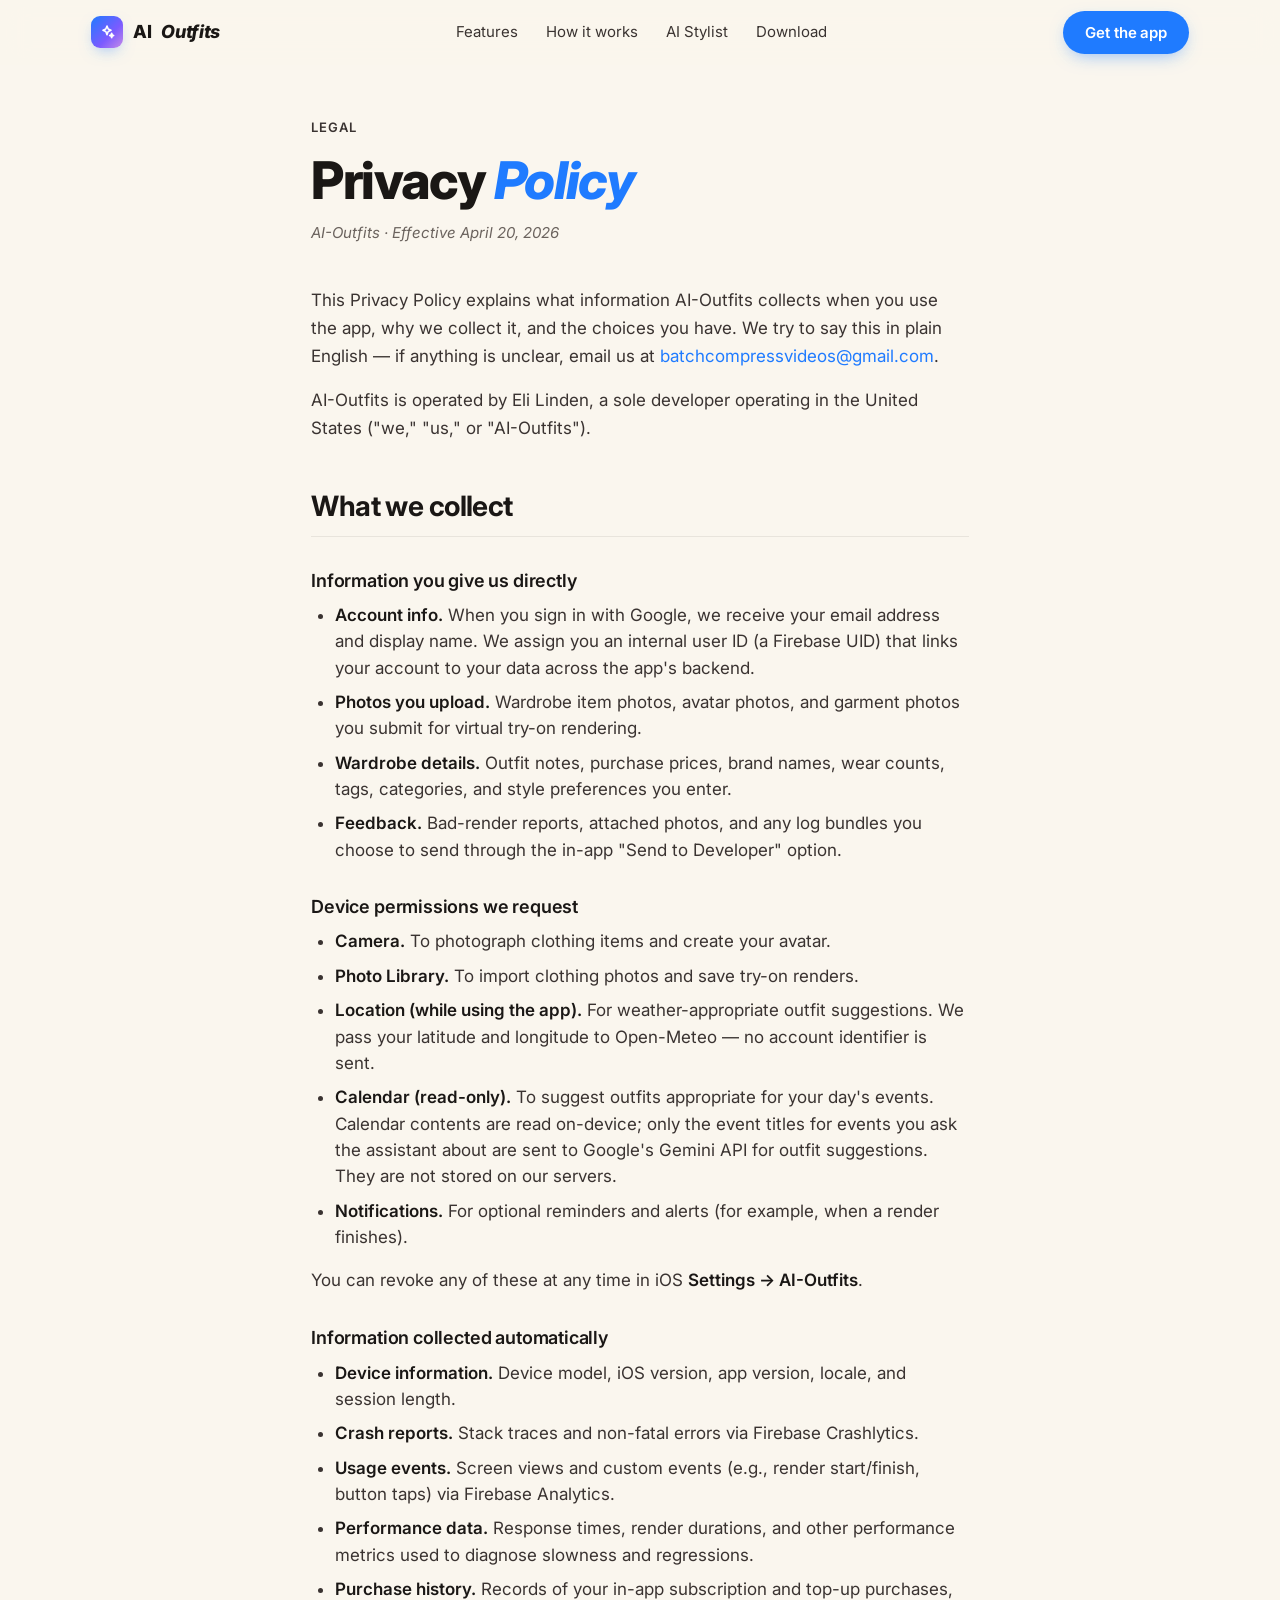
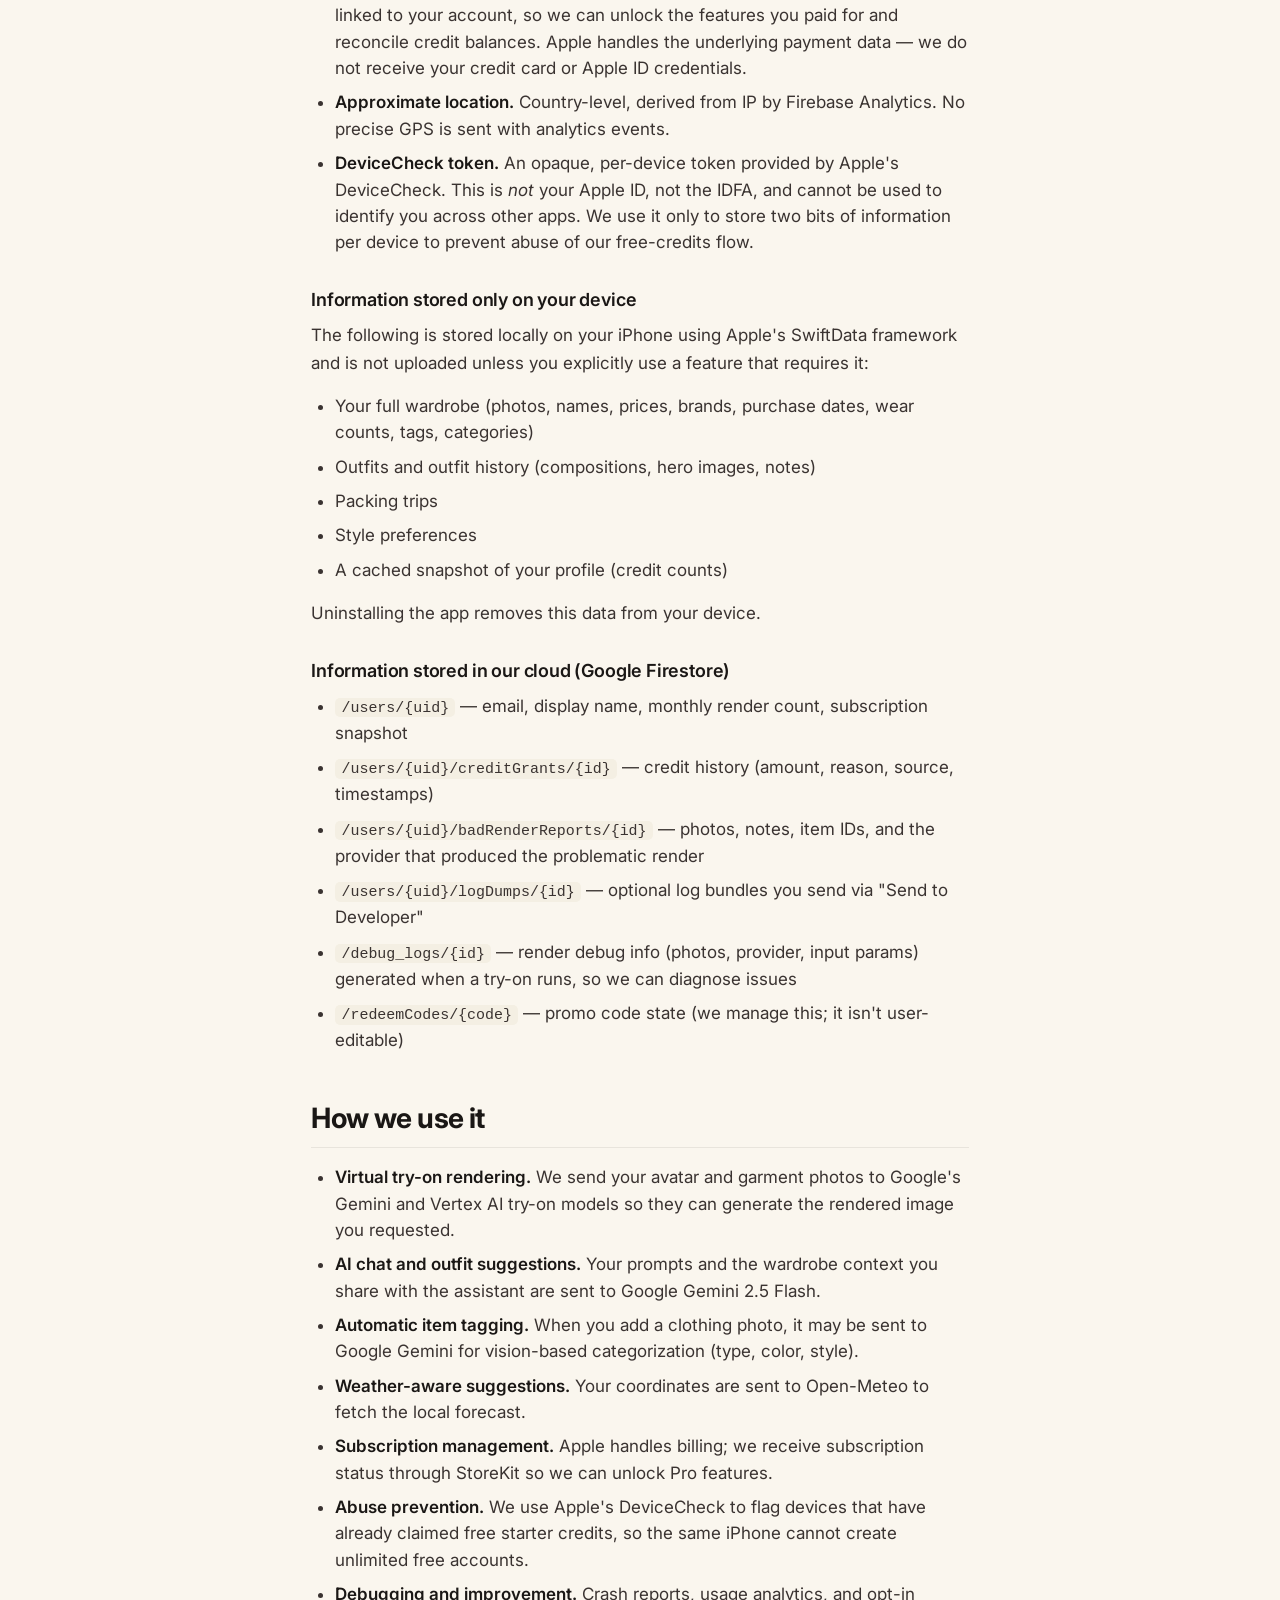
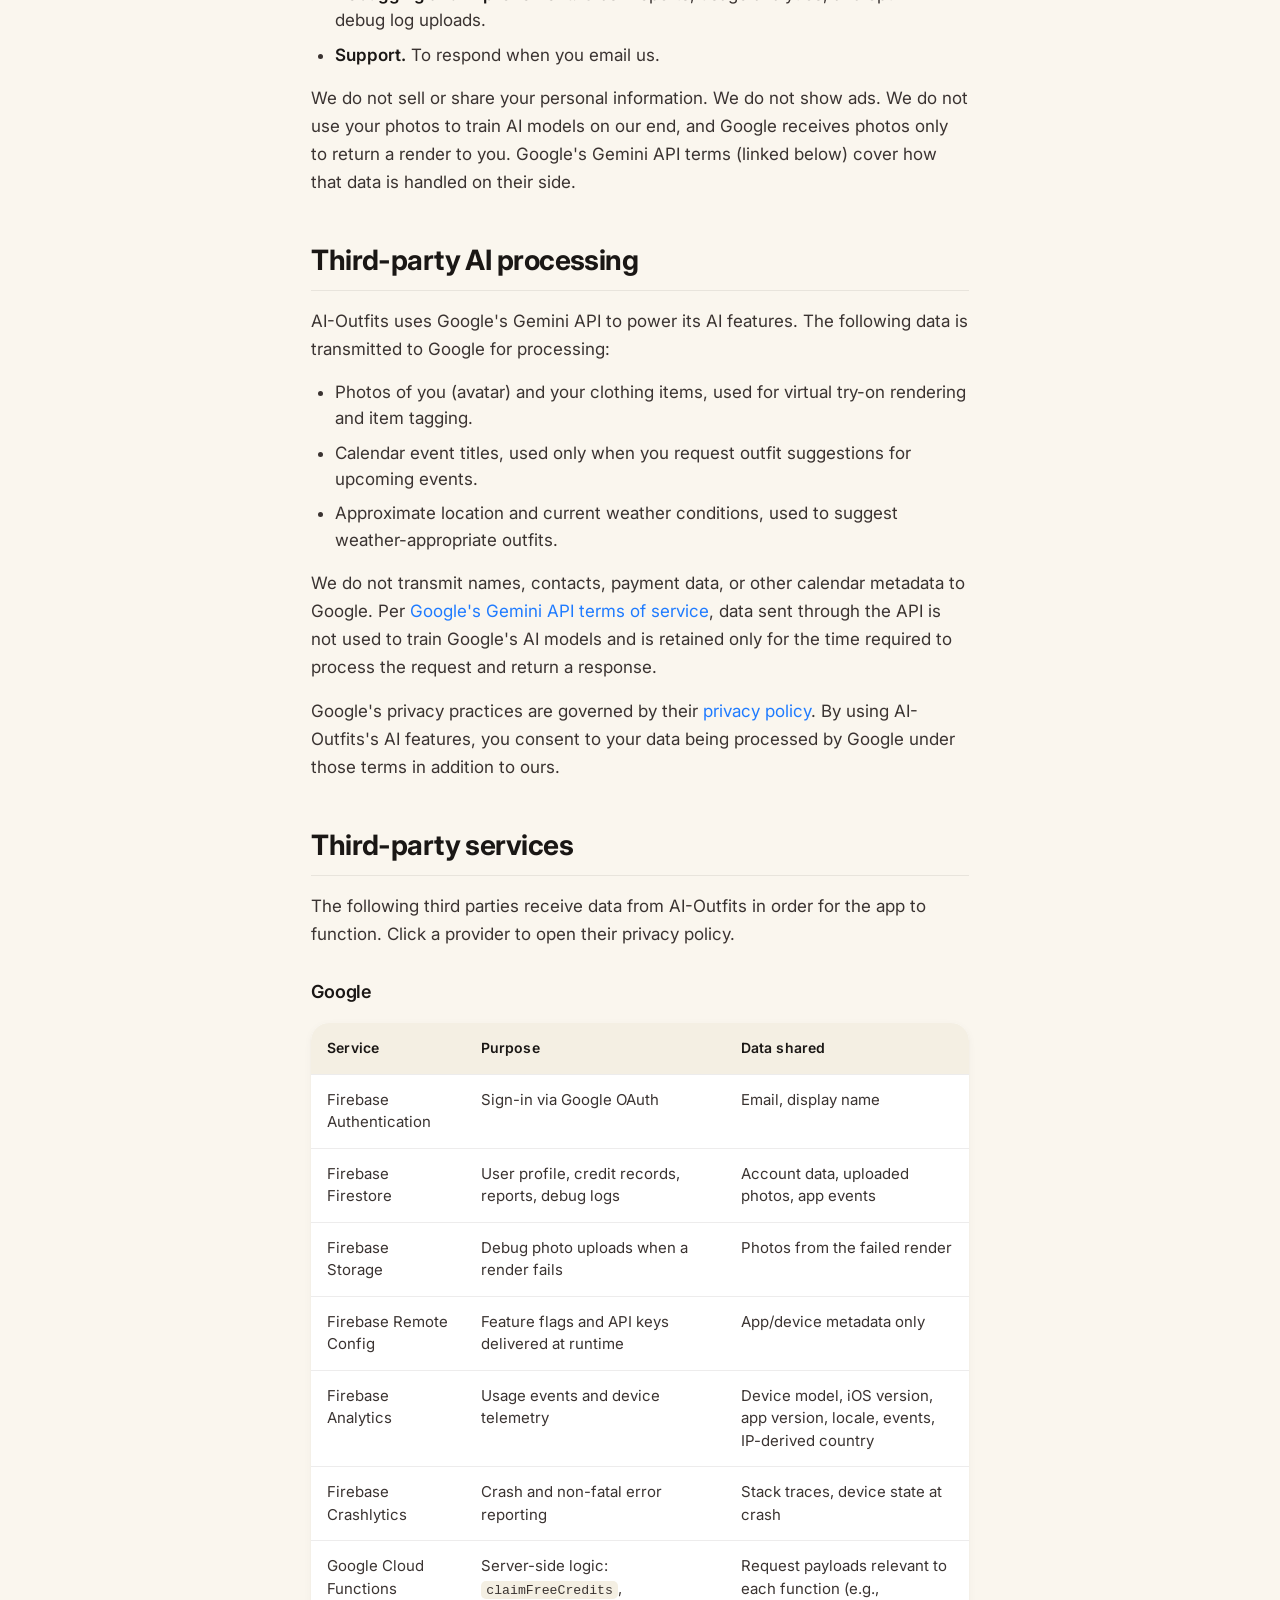
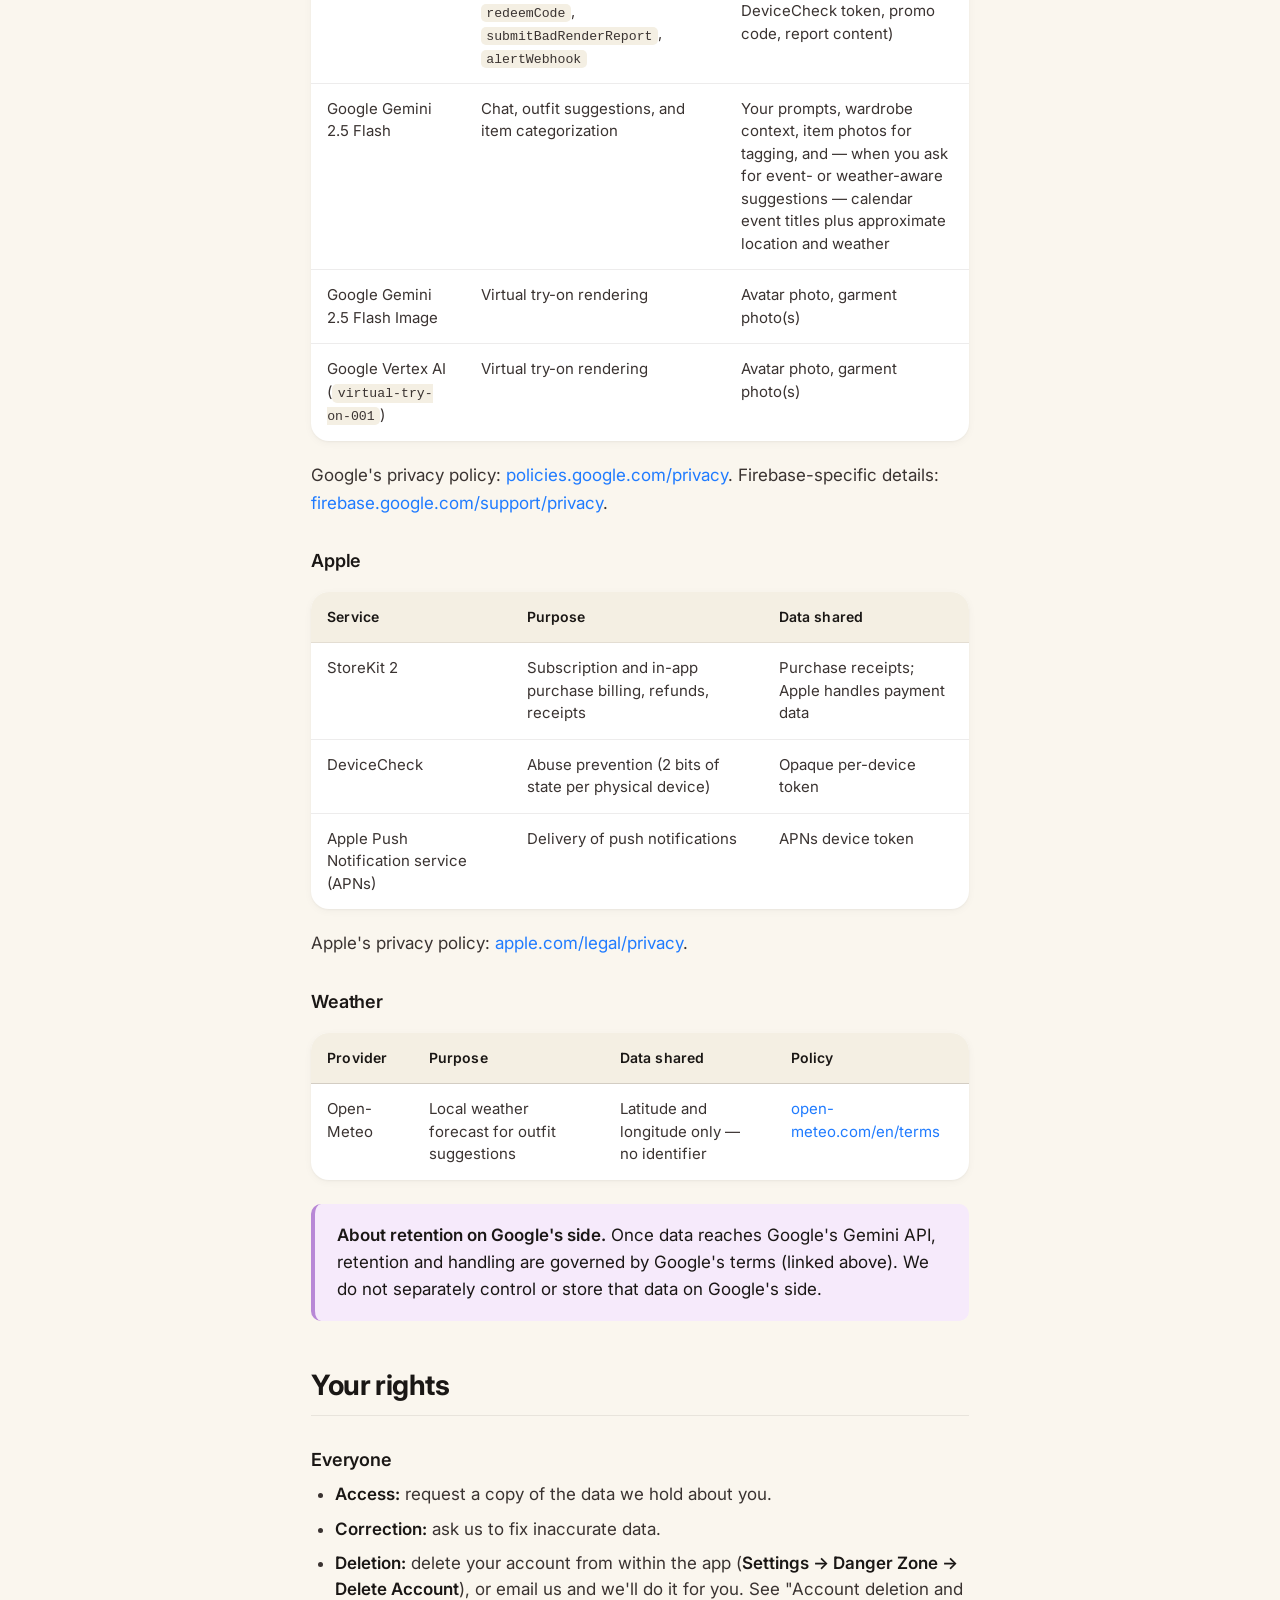
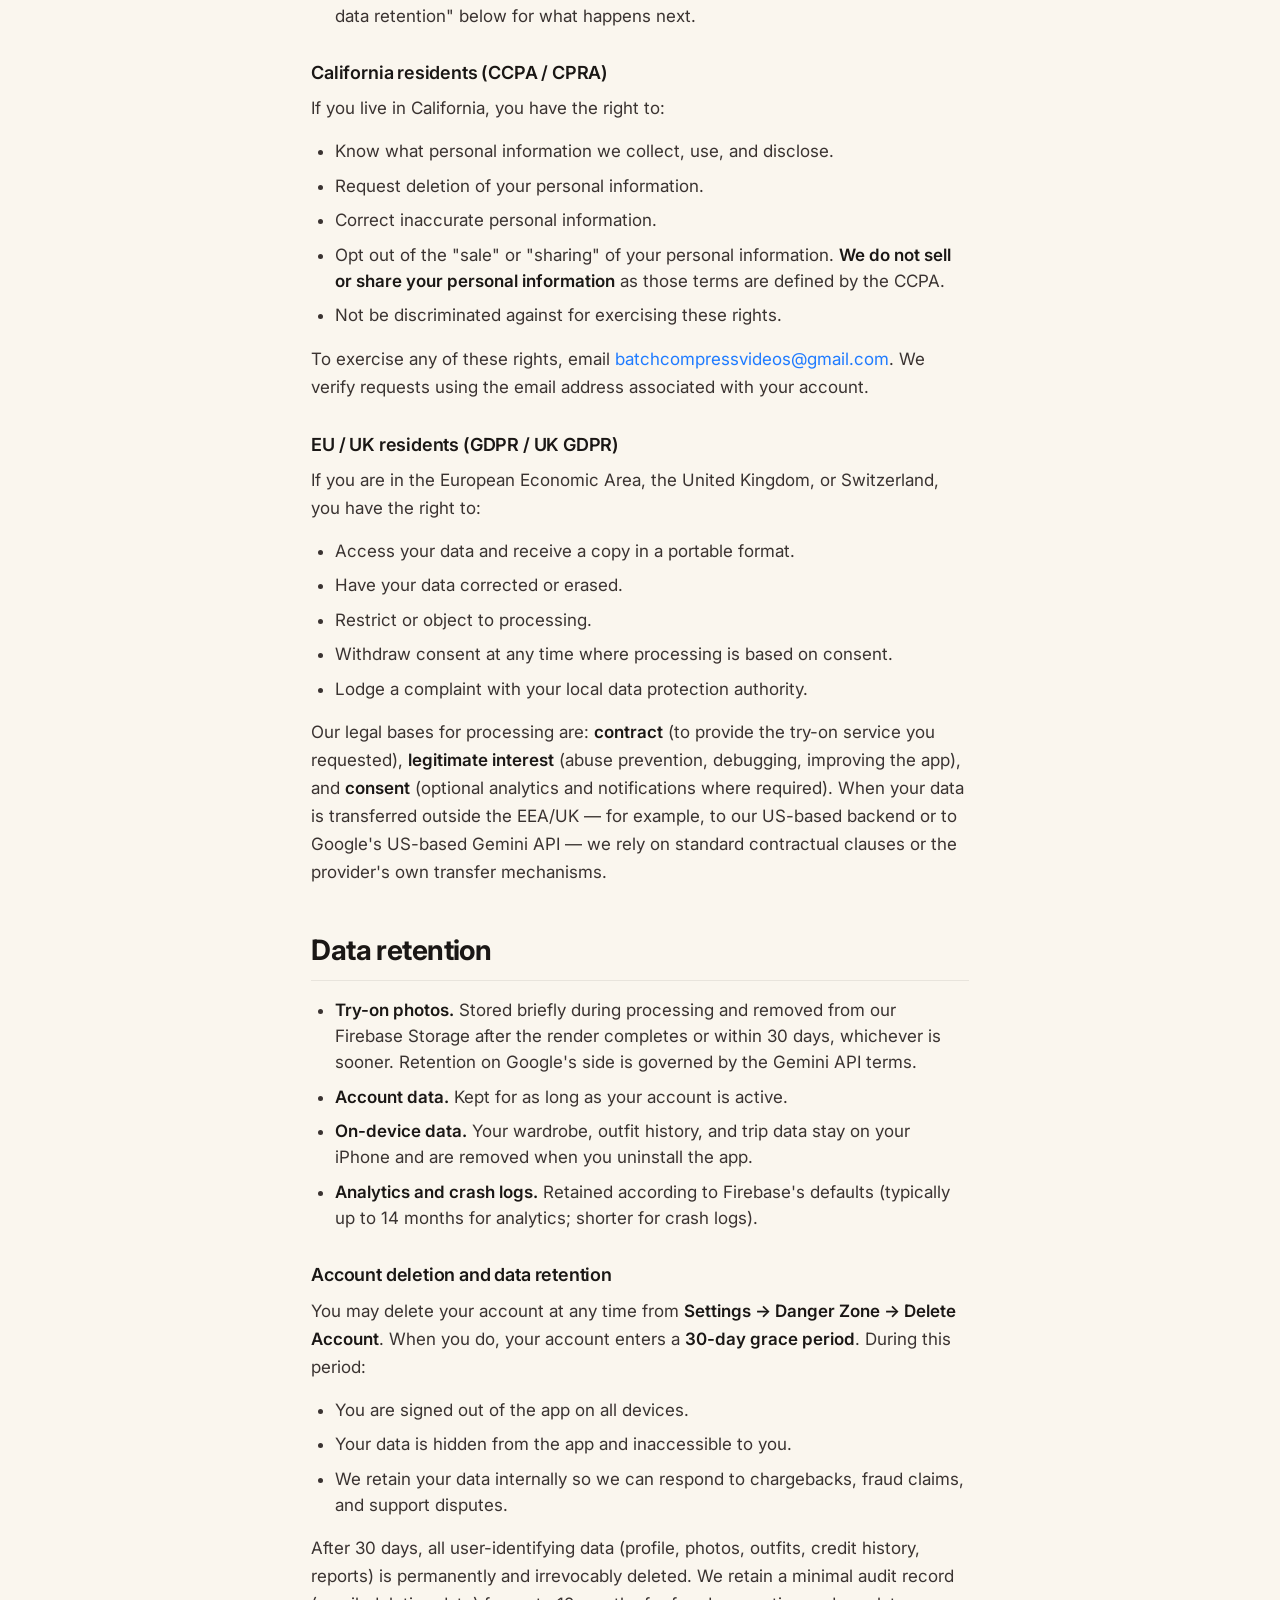
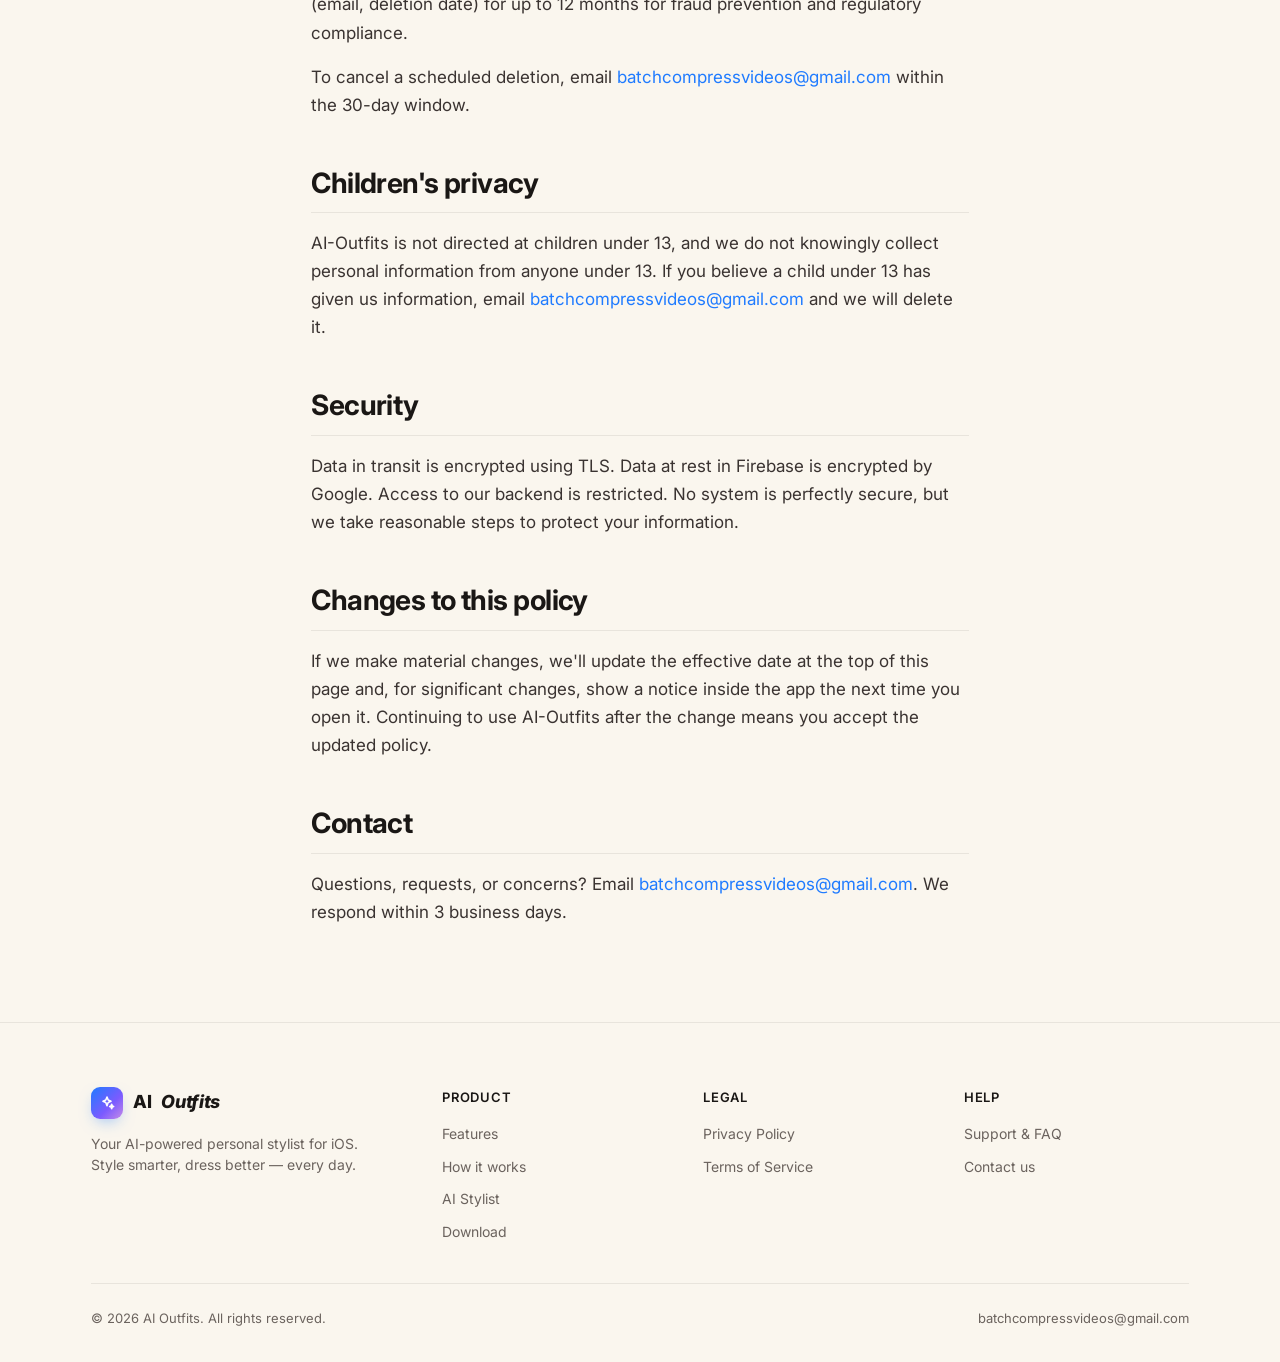
==== privacy.html @ 1c66ff7b "Repoint canonical host from ai-outfits.app to GitHub Pages URL The site lives at https://elilinden.g" ====
<!DOCTYPE html>
<html lang="en" class="no-js">
<head>
<script>document.documentElement.classList.replace('no-js','js');</script>
<meta charset="UTF-8">
<meta name="viewport" content="width=device-width, initial-scale=1.0, viewport-fit=cover">
<meta name="theme-color" content="#FAF6EE">
<title>Privacy Policy — AI Outfits</title>
<meta name="description" content="What AI Outfits collects, how we use it, and the choices you have. Plain-English privacy policy for the AI Outfits iOS app.">
<meta property="og:title" content="Privacy Policy — AI Outfits">
<meta property="og:description" content="What AI Outfits collects, how we use it, and the choices you have.">
<meta property="og:type" content="article">
<meta property="og:url" content="https://elilinden.github.io/AI-Outfits/privacy.html">
<meta property="og:image" content="https://elilinden.github.io/AI-Outfits/og-image.png">
<meta name="twitter:card" content="summary_large_image">
<meta name="twitter:image" content="https://elilinden.github.io/AI-Outfits/og-image.png">
<link rel="canonical" href="https://elilinden.github.io/AI-Outfits/privacy.html">
<link rel="icon" type="image/svg+xml" href="favicon.svg">
<link rel="icon" type="image/png" sizes="32x32" href="favicon-32.png">
<link rel="apple-touch-icon" sizes="180x180" href="apple-touch-icon.png">
<link rel="alternate" type="text/markdown" href="privacy.md" title="Privacy Policy — Markdown mirror">
<link rel="preconnect" href="https://fonts.googleapis.com">
<link rel="preconnect" href="https://fonts.gstatic.com" crossorigin>
<link href="https://fonts.googleapis.com/css2?family=Inter:ital,wght@0,400;0,500;0,600;0,700;0,800;1,500;1,700;1,800&display=swap" rel="stylesheet">
<link rel="stylesheet" href="styles.css">
</head>
<body>

<a class="skip-link" href="#main">Skip to content</a>

<header class="nav" id="nav">
  <div class="container nav__inner">
    <a class="brand" href="index.html" aria-label="AI Outfits home">
      <span class="brand__mark" aria-hidden="true">
        <svg viewBox="0 0 24 24" fill="none" stroke="currentColor" stroke-width="2.4" stroke-linecap="round" stroke-linejoin="round"><path d="M12 3l1.8 4.6L18 9.4l-4.2 1.8L12 16l-1.8-4.8L6 9.4l4.2-1.8z"/><path d="M19 14l.9 2.3L22 17.2l-2.1.9L19 20.4l-.9-2.3L16 17.2l2.1-.9z"/></svg>
      </span>
      AI <em>Outfits</em>
    </a>
    <nav class="nav__links" aria-label="Primary">
      <a href="index.html#features">Features</a>
      <a href="index.html#how">How it works</a>
      <a href="index.html#stylist">AI Stylist</a>
      <a href="index.html#download">Download</a>
    </nav>
    <a class="btn btn--primary" href="index.html#download">Get the app</a>
  </div>
</header>

<main id="main">
<article class="article">
  <p class="article__kicker">Legal</p>
  <h1>Privacy <em>Policy</em></h1>
  <p class="meta">AI-Outfits · Effective April 20, 2026</p>

  <p>This Privacy Policy explains what information AI-Outfits collects when you use the app, why we collect it, and the choices you have. We try to say this in plain English — if anything is unclear, email us at <a href="mailto:batchcompressvideos@gmail.com">batchcompressvideos@gmail.com</a>.</p>

  <p>AI-Outfits is operated by Eli Linden, a sole developer operating in the United States ("we," "us," or "AI-Outfits").</p>

  <h2>What we collect</h2>

  <h3>Information you give us directly</h3>
  <ul>
    <li><strong>Account info.</strong> When you sign in with Google, we receive your email address and display name. We assign you an internal user ID (a Firebase UID) that links your account to your data across the app's backend.</li>
    <li><strong>Photos you upload.</strong> Wardrobe item photos, avatar photos, and garment photos you submit for virtual try-on rendering.</li>
    <li><strong>Wardrobe details.</strong> Outfit notes, purchase prices, brand names, wear counts, tags, categories, and style preferences you enter.</li>
    <li><strong>Feedback.</strong> Bad-render reports, attached photos, and any log bundles you choose to send through the in-app "Send to Developer" option.</li>
  </ul>

  <h3>Device permissions we request</h3>
  <ul>
    <li><strong>Camera.</strong> To photograph clothing items and create your avatar.</li>
    <li><strong>Photo Library.</strong> To import clothing photos and save try-on renders.</li>
    <li><strong>Location (while using the app).</strong> For weather-appropriate outfit suggestions. We pass your latitude and longitude to Open-Meteo — no account identifier is sent.</li>
    <li><strong>Calendar (read-only).</strong> To suggest outfits appropriate for your day's events. Calendar contents are read on-device; only the event titles for events you ask the assistant about are sent to Google's Gemini API for outfit suggestions. They are not stored on our servers.</li>
    <li><strong>Notifications.</strong> For optional reminders and alerts (for example, when a render finishes).</li>
  </ul>
  <p>You can revoke any of these at any time in iOS <strong>Settings → AI-Outfits</strong>.</p>

  <h3>Information collected automatically</h3>
  <ul>
    <li><strong>Device information.</strong> Device model, iOS version, app version, locale, and session length.</li>
    <li><strong>Crash reports.</strong> Stack traces and non-fatal errors via Firebase Crashlytics.</li>
    <li><strong>Usage events.</strong> Screen views and custom events (e.g., render start/finish, button taps) via Firebase Analytics.</li>
    <li><strong>Performance data.</strong> Response times, render durations, and other performance metrics used to diagnose slowness and regressions.</li>
    <li><strong>Purchase history.</strong> Records of your in-app subscription and top-up purchases, linked to your account, so we can unlock the features you paid for and reconcile credit balances. Apple handles the underlying payment data — we do not receive your credit card or Apple ID credentials.</li>
    <li><strong>Approximate location.</strong> Country-level, derived from IP by Firebase Analytics. No precise GPS is sent with analytics events.</li>
    <li><strong>DeviceCheck token.</strong> An opaque, per-device token provided by Apple's DeviceCheck. This is <em>not</em> your Apple ID, not the IDFA, and cannot be used to identify you across other apps. We use it only to store two bits of information per device to prevent abuse of our free-credits flow.</li>
  </ul>

  <h3>Information stored only on your device</h3>
  <p>The following is stored locally on your iPhone using Apple's SwiftData framework and is not uploaded unless you explicitly use a feature that requires it:</p>
  <ul>
    <li>Your full wardrobe (photos, names, prices, brands, purchase dates, wear counts, tags, categories)</li>
    <li>Outfits and outfit history (compositions, hero images, notes)</li>
    <li>Packing trips</li>
    <li>Style preferences</li>
    <li>A cached snapshot of your profile (credit counts)</li>
  </ul>
  <p>Uninstalling the app removes this data from your device.</p>

  <h3>Information stored in our cloud (Google Firestore)</h3>
  <ul>
    <li><code>/users/{uid}</code> — email, display name, monthly render count, subscription snapshot</li>
    <li><code>/users/{uid}/creditGrants/{id}</code> — credit history (amount, reason, source, timestamps)</li>
    <li><code>/users/{uid}/badRenderReports/{id}</code> — photos, notes, item IDs, and the provider that produced the problematic render</li>
    <li><code>/users/{uid}/logDumps/{id}</code> — optional log bundles you send via "Send to Developer"</li>
    <li><code>/debug_logs/{id}</code> — render debug info (photos, provider, input params) generated when a try-on runs, so we can diagnose issues</li>
    <li><code>/redeemCodes/{code}</code> — promo code state (we manage this; it isn't user-editable)</li>
  </ul>

  <h2>How we use it</h2>
  <ul>
    <li><strong>Virtual try-on rendering.</strong> We send your avatar and garment photos to Google's Gemini and Vertex AI try-on models so they can generate the rendered image you requested.</li>
    <li><strong>AI chat and outfit suggestions.</strong> Your prompts and the wardrobe context you share with the assistant are sent to Google Gemini 2.5 Flash.</li>
    <li><strong>Automatic item tagging.</strong> When you add a clothing photo, it may be sent to Google Gemini for vision-based categorization (type, color, style).</li>
    <li><strong>Weather-aware suggestions.</strong> Your coordinates are sent to Open-Meteo to fetch the local forecast.</li>
    <li><strong>Subscription management.</strong> Apple handles billing; we receive subscription status through StoreKit so we can unlock Pro features.</li>
    <li><strong>Abuse prevention.</strong> We use Apple's DeviceCheck to flag devices that have already claimed free starter credits, so the same iPhone cannot create unlimited free accounts.</li>
    <li><strong>Debugging and improvement.</strong> Crash reports, usage analytics, and opt-in debug log uploads.</li>
    <li><strong>Support.</strong> To respond when you email us.</li>
  </ul>

  <p>We do not sell or share your personal information. We do not show ads. We do not use your photos to train AI models on our end, and Google receives photos only to return a render to you. Google's Gemini API terms (linked below) cover how that data is handled on their side.</p>

  <h2>Third-party AI processing</h2>

  <p>AI-Outfits uses Google's Gemini API to power its AI features. The following data is transmitted to Google for processing:</p>
  <ul>
    <li>Photos of you (avatar) and your clothing items, used for virtual try-on rendering and item tagging.</li>
    <li>Calendar event titles, used only when you request outfit suggestions for upcoming events.</li>
    <li>Approximate location and current weather conditions, used to suggest weather-appropriate outfits.</li>
  </ul>
  <p>We do not transmit names, contacts, payment data, or other calendar metadata to Google. Per <a href="https://ai.google.dev/gemini-api/terms" target="_blank" rel="noopener">Google's Gemini API terms of service</a>, data sent through the API is not used to train Google's AI models and is retained only for the time required to process the request and return a response.</p>
  <p>Google's privacy practices are governed by their <a href="https://policies.google.com/privacy" target="_blank" rel="noopener">privacy policy</a>. By using AI-Outfits's AI features, you consent to your data being processed by Google under those terms in addition to ours.</p>

  <h2 id="third-party-services">Third-party services</h2>
  <p>The following third parties receive data from AI-Outfits in order for the app to function. Click a provider to open their privacy policy.</p>

  <h3>Google</h3>
  <table>
    <thead>
      <tr><th>Service</th><th>Purpose</th><th>Data shared</th></tr>
    </thead>
    <tbody>
      <tr><td>Firebase Authentication</td><td>Sign-in via Google OAuth</td><td>Email, display name</td></tr>
      <tr><td>Firebase Firestore</td><td>User profile, credit records, reports, debug logs</td><td>Account data, uploaded photos, app events</td></tr>
      <tr><td>Firebase Storage</td><td>Debug photo uploads when a render fails</td><td>Photos from the failed render</td></tr>
      <tr><td>Firebase Remote Config</td><td>Feature flags and API keys delivered at runtime</td><td>App/device metadata only</td></tr>
      <tr><td>Firebase Analytics</td><td>Usage events and device telemetry</td><td>Device model, iOS version, app version, locale, events, IP-derived country</td></tr>
      <tr><td>Firebase Crashlytics</td><td>Crash and non-fatal error reporting</td><td>Stack traces, device state at crash</td></tr>
      <tr><td>Google Cloud Functions</td><td>Server-side logic: <code>claimFreeCredits</code>, <code>redeemCode</code>, <code>submitBadRenderReport</code>, <code>alertWebhook</code></td><td>Request payloads relevant to each function (e.g., DeviceCheck token, promo code, report content)</td></tr>
      <tr><td>Google Gemini 2.5 Flash</td><td>Chat, outfit suggestions, and item categorization</td><td>Your prompts, wardrobe context, item photos for tagging, and — when you ask for event- or weather-aware suggestions — calendar event titles plus approximate location and weather</td></tr>
      <tr><td>Google Gemini 2.5 Flash Image</td><td>Virtual try-on rendering</td><td>Avatar photo, garment photo(s)</td></tr>
      <tr><td>Google Vertex AI (<code>virtual-try-on-001</code>)</td><td>Virtual try-on rendering</td><td>Avatar photo, garment photo(s)</td></tr>
    </tbody>
  </table>
  <p>Google's privacy policy: <a href="https://policies.google.com/privacy" target="_blank" rel="noopener">policies.google.com/privacy</a>. Firebase-specific details: <a href="https://firebase.google.com/support/privacy" target="_blank" rel="noopener">firebase.google.com/support/privacy</a>.</p>

  <h3>Apple</h3>
  <table>
    <thead>
      <tr><th>Service</th><th>Purpose</th><th>Data shared</th></tr>
    </thead>
    <tbody>
      <tr><td>StoreKit 2</td><td>Subscription and in-app purchase billing, refunds, receipts</td><td>Purchase receipts; Apple handles payment data</td></tr>
      <tr><td>DeviceCheck</td><td>Abuse prevention (2 bits of state per physical device)</td><td>Opaque per-device token</td></tr>
      <tr><td>Apple Push Notification service (APNs)</td><td>Delivery of push notifications</td><td>APNs device token</td></tr>
    </tbody>
  </table>
  <p>Apple's privacy policy: <a href="https://www.apple.com/legal/privacy/" target="_blank" rel="noopener">apple.com/legal/privacy</a>.</p>

  <h3>Weather</h3>
  <table>
    <thead>
      <tr><th>Provider</th><th>Purpose</th><th>Data shared</th><th>Policy</th></tr>
    </thead>
    <tbody>
      <tr>
        <td>Open-Meteo</td>
        <td>Local weather forecast for outfit suggestions</td>
        <td>Latitude and longitude only — no identifier</td>
        <td><a href="https://open-meteo.com/en/terms" target="_blank" rel="noopener">open-meteo.com/en/terms</a></td>
      </tr>
    </tbody>
  </table>

  <div class="callout">
    <strong>About retention on Google's side.</strong> Once data reaches Google's Gemini API, retention and handling are governed by Google's terms (linked above). We do not separately control or store that data on Google's side.
  </div>

  <h2>Your rights</h2>

  <h3>Everyone</h3>
  <ul>
    <li><strong>Access:</strong> request a copy of the data we hold about you.</li>
    <li><strong>Correction:</strong> ask us to fix inaccurate data.</li>
    <li><strong>Deletion:</strong> delete your account from within the app (<strong>Settings → Danger Zone → Delete Account</strong>), or email us and we'll do it for you. See "Account deletion and data retention" below for what happens next.</li>
  </ul>

  <h3>California residents (CCPA / CPRA)</h3>
  <p>If you live in California, you have the right to:</p>
  <ul>
    <li>Know what personal information we collect, use, and disclose.</li>
    <li>Request deletion of your personal information.</li>
    <li>Correct inaccurate personal information.</li>
    <li>Opt out of the "sale" or "sharing" of your personal information. <strong>We do not sell or share your personal information</strong> as those terms are defined by the CCPA.</li>
    <li>Not be discriminated against for exercising these rights.</li>
  </ul>
  <p>To exercise any of these rights, email <a href="mailto:batchcompressvideos@gmail.com">batchcompressvideos@gmail.com</a>. We verify requests using the email address associated with your account.</p>

  <h3>EU / UK residents (GDPR / UK GDPR)</h3>
  <p>If you are in the European Economic Area, the United Kingdom, or Switzerland, you have the right to:</p>
  <ul>
    <li>Access your data and receive a copy in a portable format.</li>
    <li>Have your data corrected or erased.</li>
    <li>Restrict or object to processing.</li>
    <li>Withdraw consent at any time where processing is based on consent.</li>
    <li>Lodge a complaint with your local data protection authority.</li>
  </ul>
  <p>Our legal bases for processing are: <strong>contract</strong> (to provide the try-on service you requested), <strong>legitimate interest</strong> (abuse prevention, debugging, improving the app), and <strong>consent</strong> (optional analytics and notifications where required). When your data is transferred outside the EEA/UK — for example, to our US-based backend or to Google's US-based Gemini API — we rely on standard contractual clauses or the provider's own transfer mechanisms.</p>

  <h2>Data retention</h2>
  <ul>
    <li><strong>Try-on photos.</strong> Stored briefly during processing and removed from our Firebase Storage after the render completes or within 30 days, whichever is sooner. Retention on Google's side is governed by the Gemini API terms.</li>
    <li><strong>Account data.</strong> Kept for as long as your account is active.</li>
    <li><strong>On-device data.</strong> Your wardrobe, outfit history, and trip data stay on your iPhone and are removed when you uninstall the app.</li>
    <li><strong>Analytics and crash logs.</strong> Retained according to Firebase's defaults (typically up to 14 months for analytics; shorter for crash logs).</li>
  </ul>

  <h3>Account deletion and data retention</h3>
  <p>You may delete your account at any time from <strong>Settings → Danger Zone → Delete Account</strong>. When you do, your account enters a <strong>30-day grace period</strong>. During this period:</p>
  <ul>
    <li>You are signed out of the app on all devices.</li>
    <li>Your data is hidden from the app and inaccessible to you.</li>
    <li>We retain your data internally so we can respond to chargebacks, fraud claims, and support disputes.</li>
  </ul>
  <p>After 30 days, all user-identifying data (profile, photos, outfits, credit history, reports) is permanently and irrevocably deleted. We retain a minimal audit record (email, deletion date) for up to 12 months for fraud prevention and regulatory compliance.</p>
  <p>To cancel a scheduled deletion, email <a href="mailto:batchcompressvideos@gmail.com">batchcompressvideos@gmail.com</a> within the 30-day window.</p>

  <h2>Children's privacy</h2>
  <p>AI-Outfits is not directed at children under 13, and we do not knowingly collect personal information from anyone under 13. If you believe a child under 13 has given us information, email <a href="mailto:batchcompressvideos@gmail.com">batchcompressvideos@gmail.com</a> and we will delete it.</p>

  <h2>Security</h2>
  <p>Data in transit is encrypted using TLS. Data at rest in Firebase is encrypted by Google. Access to our backend is restricted. No system is perfectly secure, but we take reasonable steps to protect your information.</p>

  <h2>Changes to this policy</h2>
  <p>If we make material changes, we'll update the effective date at the top of this page and, for significant changes, show a notice inside the app the next time you open it. Continuing to use AI-Outfits after the change means you accept the updated policy.</p>

  <h2>Contact</h2>
  <p>Questions, requests, or concerns? Email <a href="mailto:batchcompressvideos@gmail.com">batchcompressvideos@gmail.com</a>. We respond within 3 business days.</p>

</article>
</main>

<footer class="footer">
  <div class="container">
    <div class="footer__top">
      <div class="footer__brand">
        <a class="brand" href="index.html">
          <span class="brand__mark" aria-hidden="true">
            <svg viewBox="0 0 24 24" fill="none" stroke="currentColor" stroke-width="2.4" stroke-linecap="round" stroke-linejoin="round"><path d="M12 3l1.8 4.6L18 9.4l-4.2 1.8L12 16l-1.8-4.8L6 9.4l4.2-1.8z"/><path d="M19 14l.9 2.3L22 17.2l-2.1.9L19 20.4l-.9-2.3L16 17.2l2.1-.9z"/></svg>
          </span>
          AI <em>Outfits</em>
        </a>
        <p>Your AI-powered personal stylist for iOS. Style smarter, dress better — every day.</p>
      </div>
      <div>
        <h3>Product</h3>
        <ul>
          <li><a href="index.html#features">Features</a></li>
          <li><a href="index.html#how">How it works</a></li>
          <li><a href="index.html#stylist">AI Stylist</a></li>
          <li><a href="index.html#download">Download</a></li>
        </ul>
      </div>
      <div>
        <h3>Legal</h3>
        <ul>
          <li><a href="privacy.html">Privacy Policy</a></li>
          <li><a href="terms.html">Terms of Service</a></li>
        </ul>
      </div>
      <div>
        <h3>Help</h3>
        <ul>
          <li><a href="support.html">Support &amp; FAQ</a></li>
          <li><a href="mailto:batchcompressvideos@gmail.com">Contact us</a></li>
        </ul>
      </div>
    </div>
    <div class="footer__bot">
      <span>© <span id="yr"></span> AI Outfits. All rights reserved.</span>
      <span><a href="mailto:batchcompressvideos@gmail.com">batchcompressvideos@gmail.com</a></span>
    </div>
  </div>
</footer>

<script>
(function(){
  var yr=document.getElementById('yr'); if(yr) yr.textContent=new Date().getFullYear();
  var nav=document.getElementById('nav');
  function onScroll(){ if(!nav) return; nav.classList.toggle('is-scrolled', window.scrollY>4); }
  document.addEventListener('scroll', onScroll, {passive:true});
  onScroll();
})();
</script>
</body>
</html>
---- styles.css ----
/* AI Outfits — shared base layer used by every page.
   Page-specific styles live inline in their respective HTML files. */

:root{
  --bg:#FAF6EE;
  --bg-soft:#FFFFFF;
  --bg-warm:#F4EFE3;
  --bg-tint:#F8F3E8;
  --fg:#1A1715;
  --fg-soft:#3A3331;
  --fg-muted:#6B635E;
  --primary:#1F7BFF;
  --primary-hover:#1865D6;
  --primary-soft:#E6F0FF;
  --accent:#ECD9F5;
  --accent-soft:#F6EAFB;
  --accent-strong:#B888D6;
  --border:rgba(26,23,21,0.08);
  --border-strong:rgba(26,23,21,0.16);
  --shadow-sm:0 1px 2px rgba(20,16,12,0.04),0 2px 8px rgba(20,16,12,0.04);
  --shadow-md:0 4px 14px rgba(20,16,12,0.06),0 12px 32px rgba(20,16,12,0.08);
  --radius-sm:10px;
  --radius-md:18px;
  --radius-lg:28px;
  --maxw:1200px;
  --maxw-prose:760px;
  --pad:max(20px,4vw);
  --ease:cubic-bezier(.2,.7,.2,1);
}
*,*::before,*::after{box-sizing:border-box}
html{scroll-behavior:smooth;-webkit-text-size-adjust:100%}
@media (prefers-reduced-motion: reduce){
  html{scroll-behavior:auto}
  *,*::before,*::after{animation-duration:0.001ms!important;animation-iteration-count:1!important;transition-duration:0.001ms!important}
}
body{
  margin:0;
  font-family:'Inter',-apple-system,BlinkMacSystemFont,'Segoe UI',Roboto,'Helvetica Neue',Arial,sans-serif;
  font-size:17px;line-height:1.6;
  color:var(--fg);background:var(--bg);
  -webkit-font-smoothing:antialiased;text-rendering:optimizeLegibility;
}
img{max-width:100%;display:block}
a{color:var(--primary);text-decoration:none;transition:color .2s var(--ease)}
a:hover{color:var(--primary-hover);text-decoration:underline}
button{font:inherit;color:inherit;background:none;border:0;cursor:pointer}
:focus-visible{outline:3px solid var(--primary);outline-offset:3px;border-radius:6px}

.container{width:100%;max-width:var(--maxw);margin:0 auto;padding:0 var(--pad)}

/* Skip link — visible only on focus */
.skip-link{
  position:absolute;left:12px;top:-100px;
  background:var(--fg);color:#fff;
  padding:12px 18px;border-radius:10px;
  font-weight:600;font-size:14px;z-index:100;
  transition:top .2s var(--ease);
}
.skip-link:focus{top:12px;outline:3px solid var(--primary);outline-offset:3px}

/* ---------- Nav ---------- */
.nav{
  position:sticky;top:0;z-index:50;
  background:rgba(250,246,238,0.78);
  backdrop-filter:saturate(140%) blur(14px);
  -webkit-backdrop-filter:saturate(140%) blur(14px);
  border-bottom:1px solid transparent;
  transition:border-color .3s var(--ease),background .3s var(--ease);
}
.nav.is-scrolled{border-bottom-color:var(--border);background:rgba(250,246,238,0.92)}
.nav__inner{display:flex;align-items:center;justify-content:space-between;height:64px;gap:16px}
.brand{display:inline-flex;align-items:center;gap:10px;font-weight:800;letter-spacing:-0.02em;font-size:18px;color:var(--fg)}
.brand:hover{text-decoration:none;color:var(--fg)}
.brand__mark{
  width:32px;height:32px;border-radius:9px;
  background:linear-gradient(135deg,#1F7BFF 0%,#7B5BFF 60%,#C58BE7 100%);
  display:grid;place-items:center;color:#fff;
  box-shadow:0 6px 16px -6px rgba(31,123,255,0.55);
}
.brand__mark svg{width:16px;height:16px}
.brand em{font-style:italic;font-weight:800}
.nav__links{display:none;gap:28px;font-size:15px;color:var(--fg-soft)}
.nav__links a{position:relative;padding:6px 0;color:var(--fg-soft);transition:color .2s var(--ease)}
.nav__links a:hover{color:var(--fg);text-decoration:none}
.nav__links a::after{content:"";position:absolute;left:0;right:0;bottom:0;height:2px;background:var(--primary);transform:scaleX(0);transform-origin:left;transition:transform .3s var(--ease)}
.nav__links a:hover::after{transform:scaleX(1)}
@media (min-width:820px){.nav__links{display:flex}}

/* ---------- Buttons ---------- */
.btn{
  display:inline-flex;align-items:center;justify-content:center;gap:10px;
  padding:14px 22px;border-radius:999px;font-weight:600;font-size:15px;
  letter-spacing:-0.01em;line-height:1;
  transition:transform .2s var(--ease),box-shadow .2s var(--ease),background .2s var(--ease),color .2s var(--ease);
  white-space:nowrap;
}
.btn--primary{background:var(--primary);color:#fff;box-shadow:0 6px 18px -6px rgba(31,123,255,0.55)}
.btn--primary:hover{background:var(--primary-hover);color:#fff;text-decoration:none;transform:translateY(-1px);box-shadow:0 10px 24px -8px rgba(31,123,255,0.6)}
.btn--primary:active{transform:translateY(0) scale(0.98)}
.btn--ghost{background:transparent;color:var(--fg);border:1px solid var(--border-strong)}
.btn--ghost:hover{background:var(--bg-soft);color:var(--fg);text-decoration:none;border-color:var(--fg)}
.btn--lg{padding:18px 28px;font-size:16px}

/* ---------- Article (legal / support pages) ---------- */
.article{
  max-width:var(--maxw-prose);
  margin:0 auto;
  padding:48px var(--pad) 80px;
}
.article__kicker{
  display:inline-block;font-size:13px;font-weight:600;letter-spacing:0.08em;text-transform:uppercase;
  color:var(--primary);margin-bottom:16px;
}
.article h1{
  font-size:clamp(36px,5vw,52px);font-weight:800;letter-spacing:-0.03em;line-height:1.05;
  margin:0 0 12px;
}
.article h1 em{font-style:italic;color:var(--primary)}
.article .meta{color:var(--fg-muted);font-size:15px;margin:0 0 40px;font-style:italic}
.article h2{
  font-size:clamp(22px,2.4vw,28px);font-weight:700;letter-spacing:-0.02em;line-height:1.2;
  margin:48px 0 16px;padding-bottom:12px;
  border-bottom:1px solid var(--border);
}
.article h3{
  font-size:18px;font-weight:600;letter-spacing:-0.01em;line-height:1.3;
  margin:32px 0 10px;color:var(--fg);
}
.article p{margin:0 0 16px;color:var(--fg-soft);line-height:1.65}
.article ul,.article ol{padding-left:24px;margin:0 0 16px}
.article li{margin-bottom:8px;color:var(--fg-soft);line-height:1.55}
.article li strong{color:var(--fg)}
.article strong{color:var(--fg);font-weight:600}
.article code{
  background:var(--bg-warm);
  padding:0.12em 0.42em;border-radius:5px;
  font-family:ui-monospace,SFMono-Regular,Menlo,Consolas,monospace;
  font-size:0.88em;color:var(--fg-soft);
}
.article table{
  width:100%;border-collapse:collapse;
  margin:20px 0;font-size:15px;
  background:var(--bg-soft);
  border-radius:var(--radius-md);
  overflow:hidden;
  box-shadow:var(--shadow-sm);
}
.article thead{background:var(--bg-warm)}
.article th,.article td{
  text-align:left;padding:14px 16px;
  border-bottom:1px solid var(--border);
  vertical-align:top;
}
.article tbody tr:last-child td{border-bottom:0}
.article th{font-weight:600;color:var(--fg);font-size:14px;letter-spacing:0.01em}
.article td{color:var(--fg-soft);line-height:1.5}

/* Callout — used in privacy + terms */
.callout{
  background:var(--accent-soft);
  border-left:4px solid var(--accent-strong);
  padding:18px 22px;border-radius:var(--radius-sm);
  margin:24px 0;
}
.callout strong{color:var(--fg)}

/* FAQ <details> — used in support */
.faq details{
  background:var(--bg-soft);
  border:1px solid var(--border);
  border-radius:var(--radius-md);
  padding:18px 22px;
  margin-bottom:12px;
  transition:border-color .2s var(--ease),box-shadow .2s var(--ease);
}
.faq details:hover{border-color:var(--border-strong)}
.faq details[open]{box-shadow:var(--shadow-sm);border-color:var(--border-strong)}
.faq summary{
  list-style:none;cursor:pointer;
  font-weight:600;font-size:17px;color:var(--fg);
  display:flex;align-items:center;justify-content:space-between;gap:14px;
  letter-spacing:-0.01em;
}
.faq summary::-webkit-details-marker{display:none}
.faq summary::after{
  content:"";width:20px;height:20px;flex-shrink:0;
  background-image:url("data:image/svg+xml;utf8,<svg xmlns='http://www.w3.org/2000/svg' viewBox='0 0 24 24' fill='none' stroke='%231F7BFF' stroke-width='2.6' stroke-linecap='round' stroke-linejoin='round'><polyline points='6 9 12 15 18 9'/></svg>");
  background-repeat:no-repeat;background-position:center;background-size:contain;
  transition:transform .2s var(--ease);
}
.faq details[open] summary::after{transform:rotate(180deg)}
.faq details > *:not(summary){margin-top:14px}

/* Contact card — support page */
.contact-card{
  background:linear-gradient(135deg,var(--primary-soft) 0%,var(--accent-soft) 100%);
  border:1px solid var(--border);
  border-radius:var(--radius-lg);
  padding:24px 28px;margin:24px 0 40px;
}
.contact-card h3{margin-top:0!important}
.contact-card p:last-child{margin-bottom:0}

/* ---------- Footer ---------- */
.footer{padding:64px 0 40px;color:var(--fg-muted);font-size:14px;border-top:1px solid var(--border);background:var(--bg)}
.footer__top{display:grid;grid-template-columns:1fr;gap:36px;margin-bottom:40px}
@media (min-width:760px){.footer__top{grid-template-columns:1.4fr 1fr 1fr 1fr}}
.footer__brand{max-width:300px}
.footer__brand p{margin:14px 0 0;line-height:1.55}
.footer h3{font-size:13px;font-weight:600;letter-spacing:0.06em;text-transform:uppercase;color:var(--fg);margin:0 0 16px}
.footer ul{list-style:none;padding:0;margin:0;display:grid;gap:10px}
.footer ul a{color:var(--fg-muted);transition:color .2s var(--ease)}
.footer ul a:hover{color:var(--fg);text-decoration:none}
.footer__bot{
  display:flex;flex-wrap:wrap;justify-content:space-between;gap:14px;
  padding-top:24px;border-top:1px solid var(--border);font-size:13px;
}
.footer__bot a{color:var(--fg-muted)}
.footer__bot a:hover{color:var(--fg)}
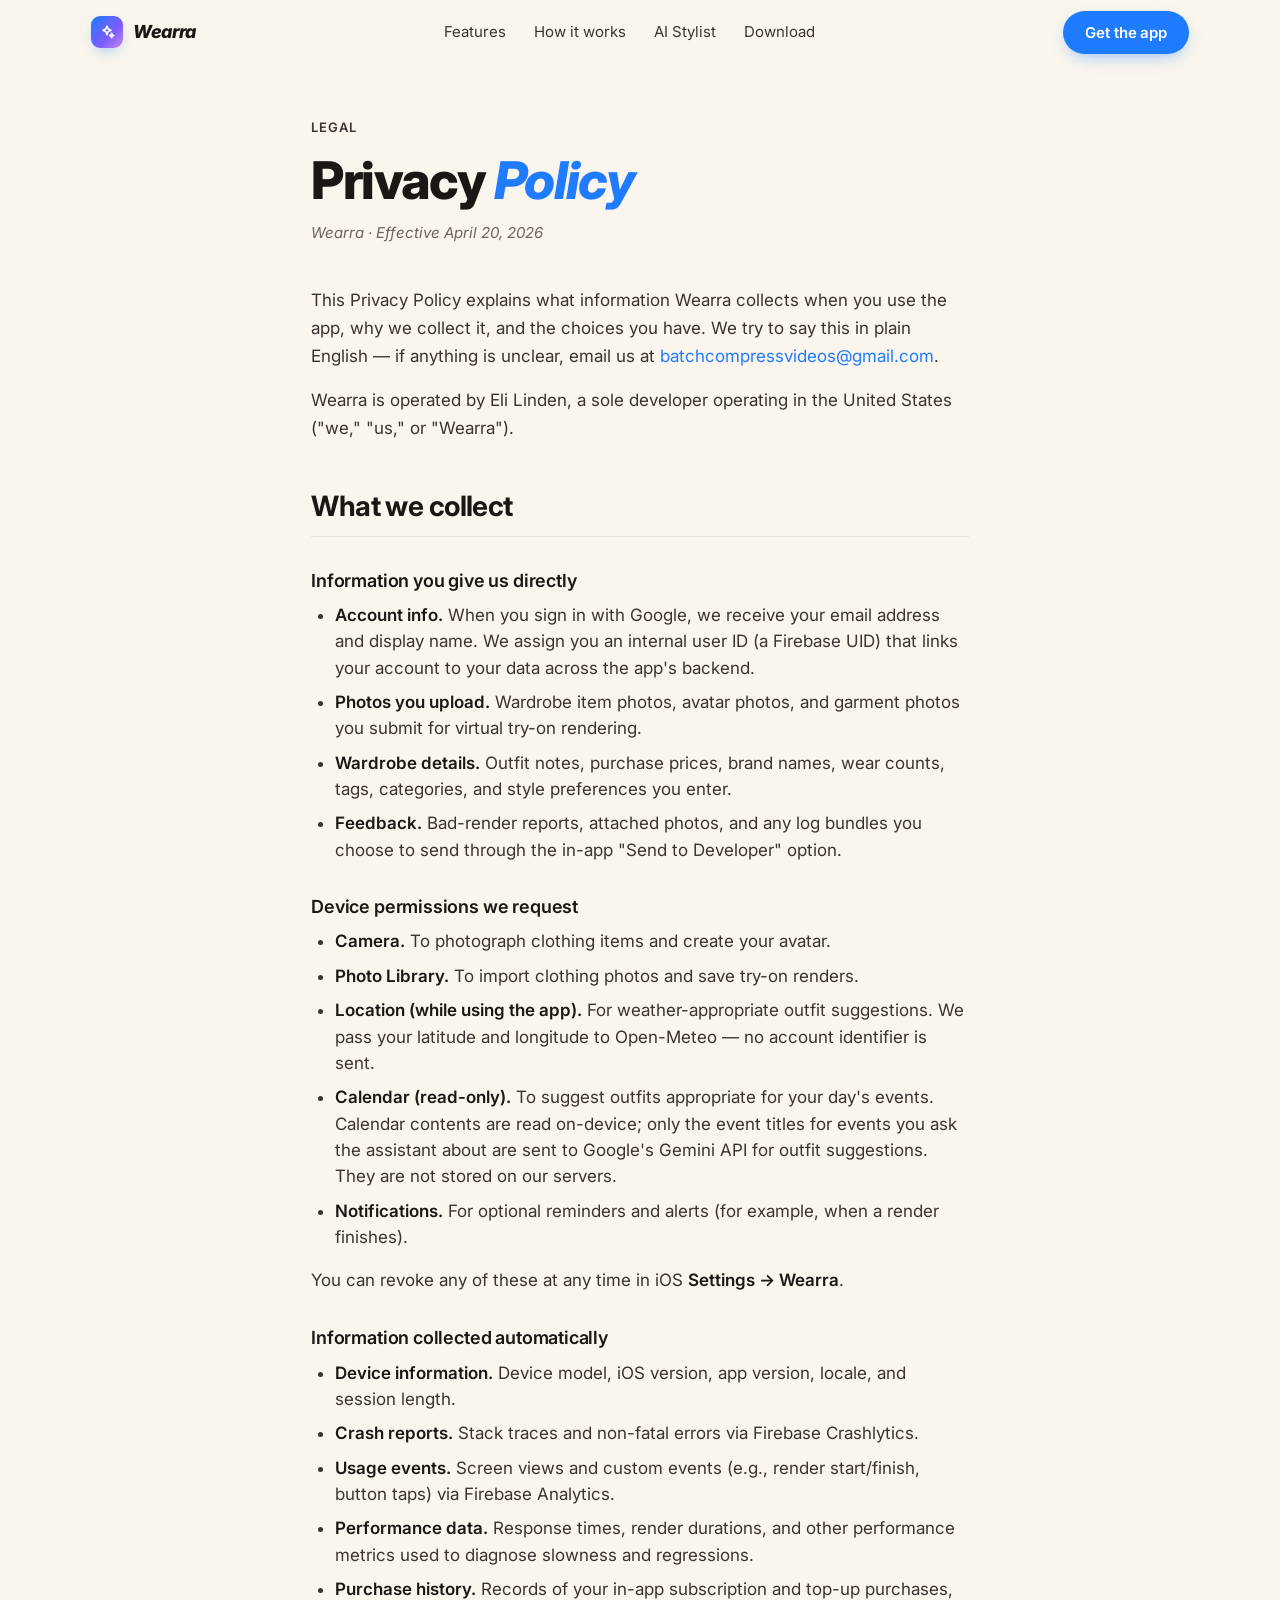
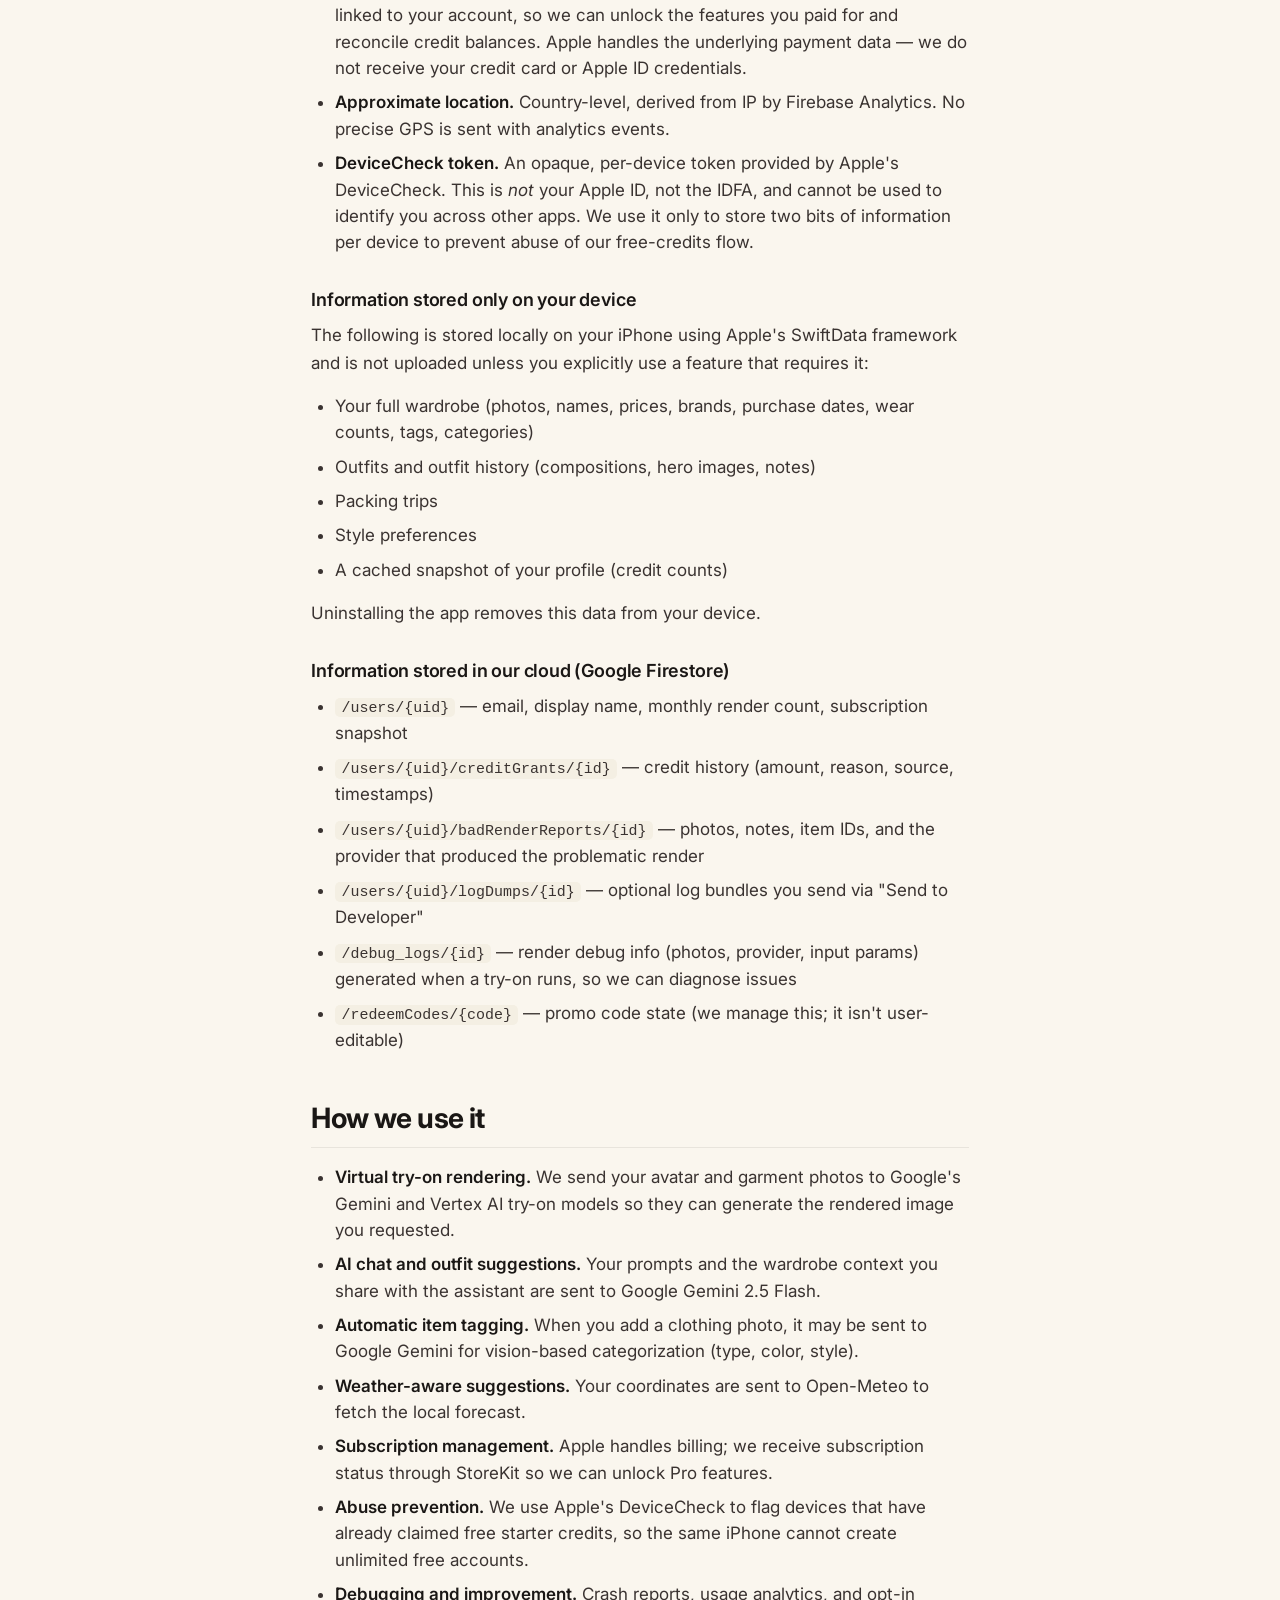
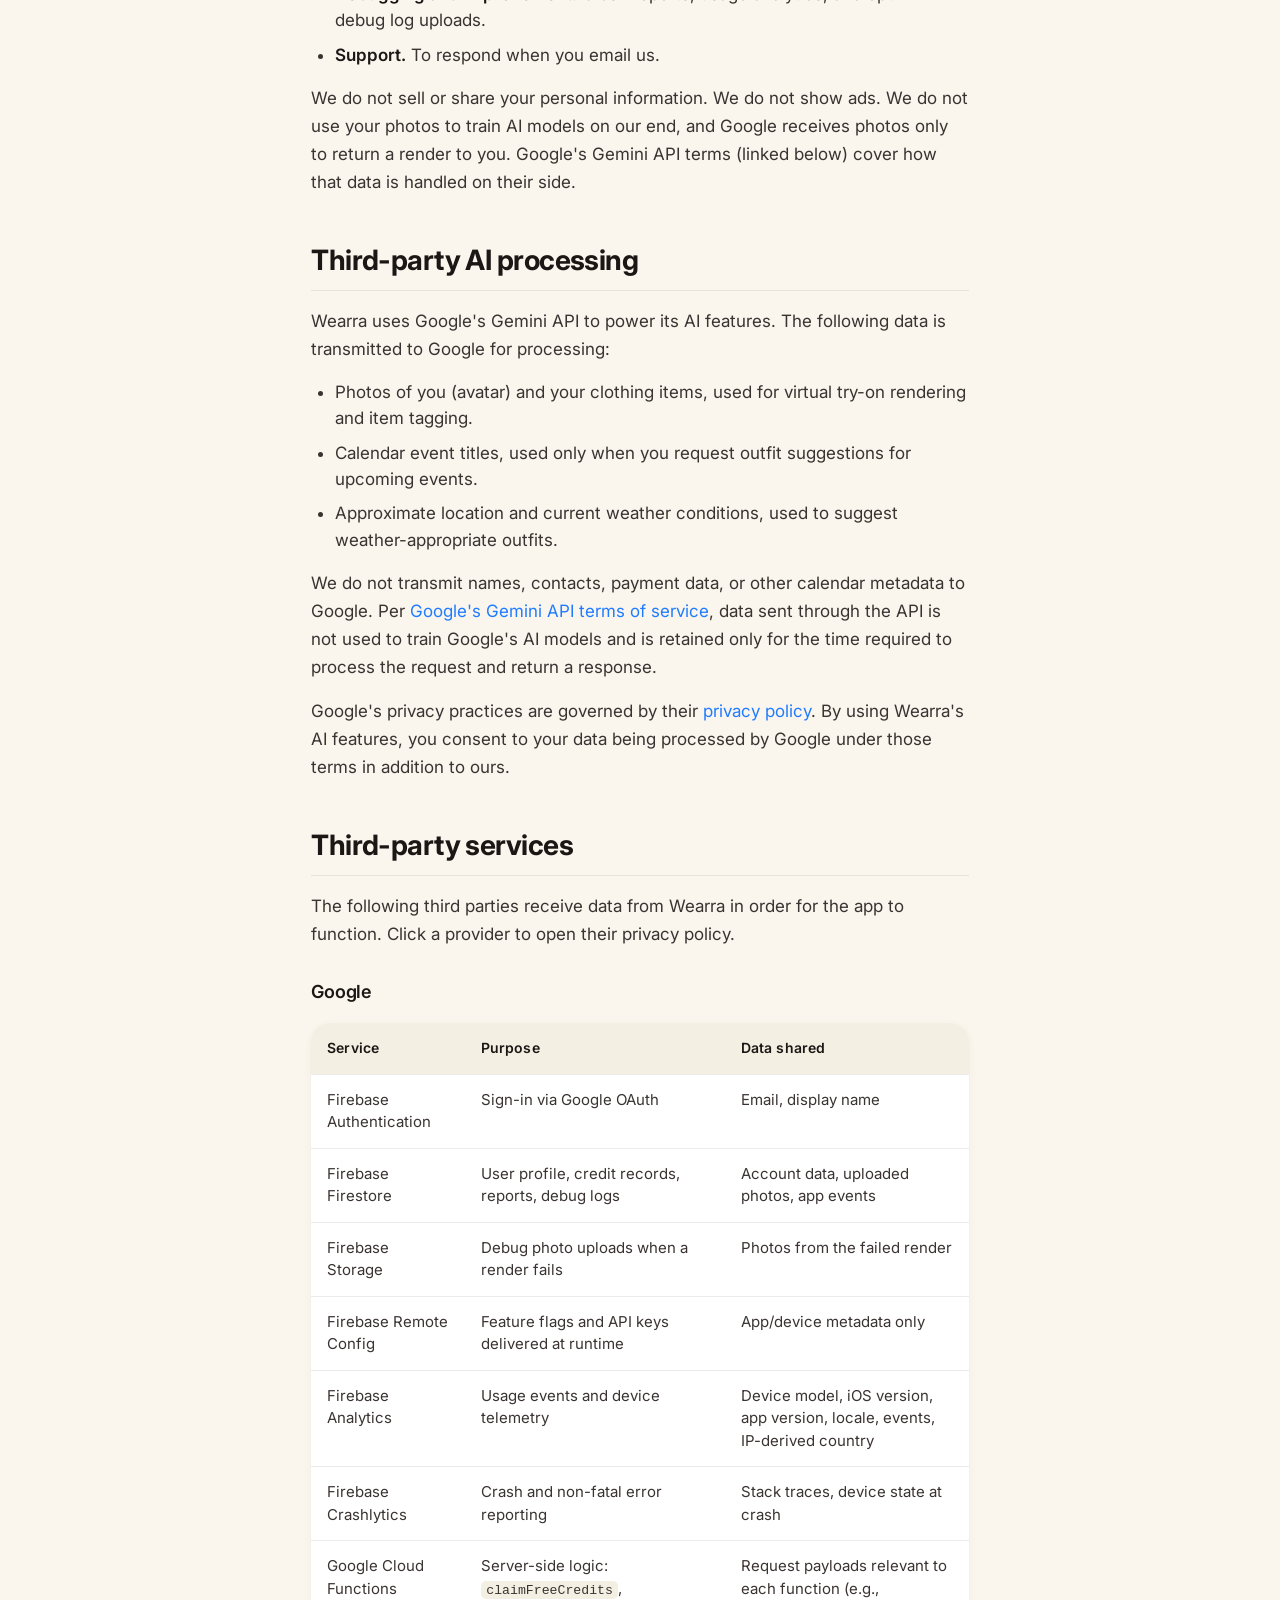
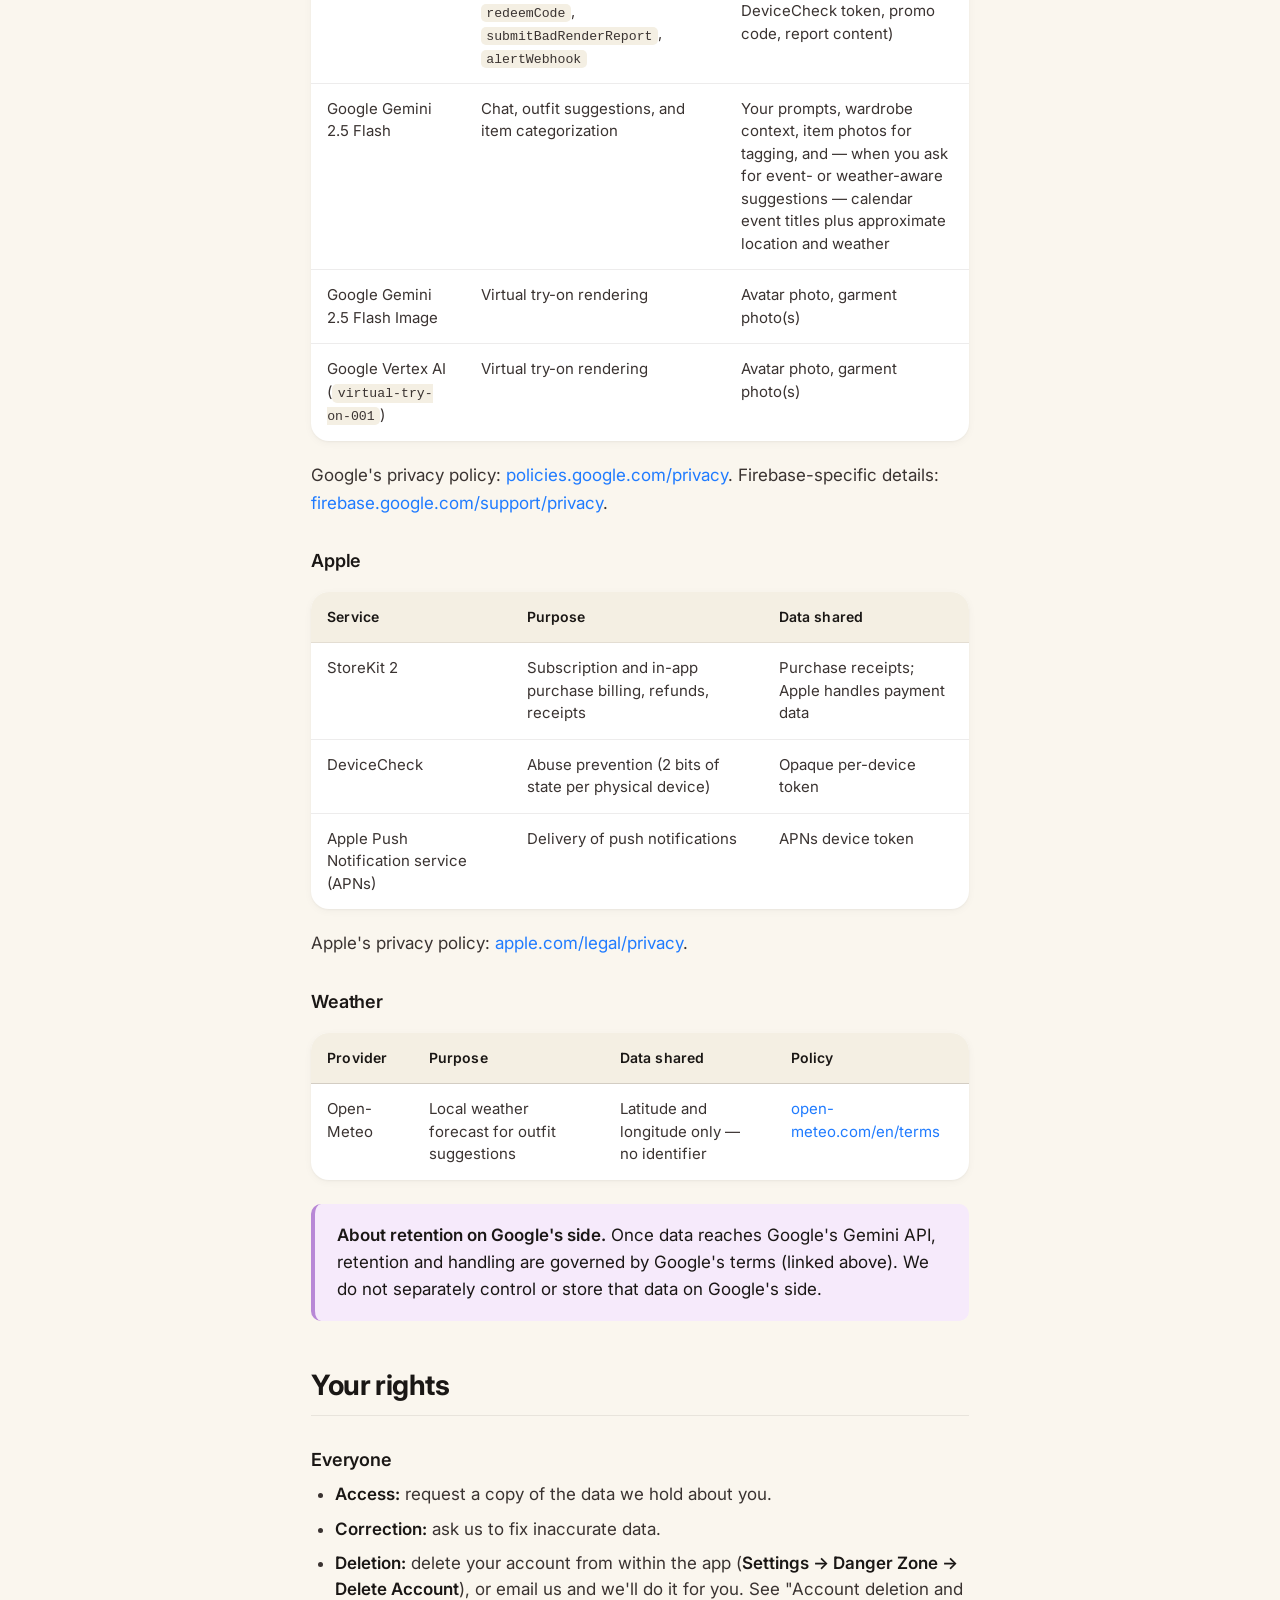
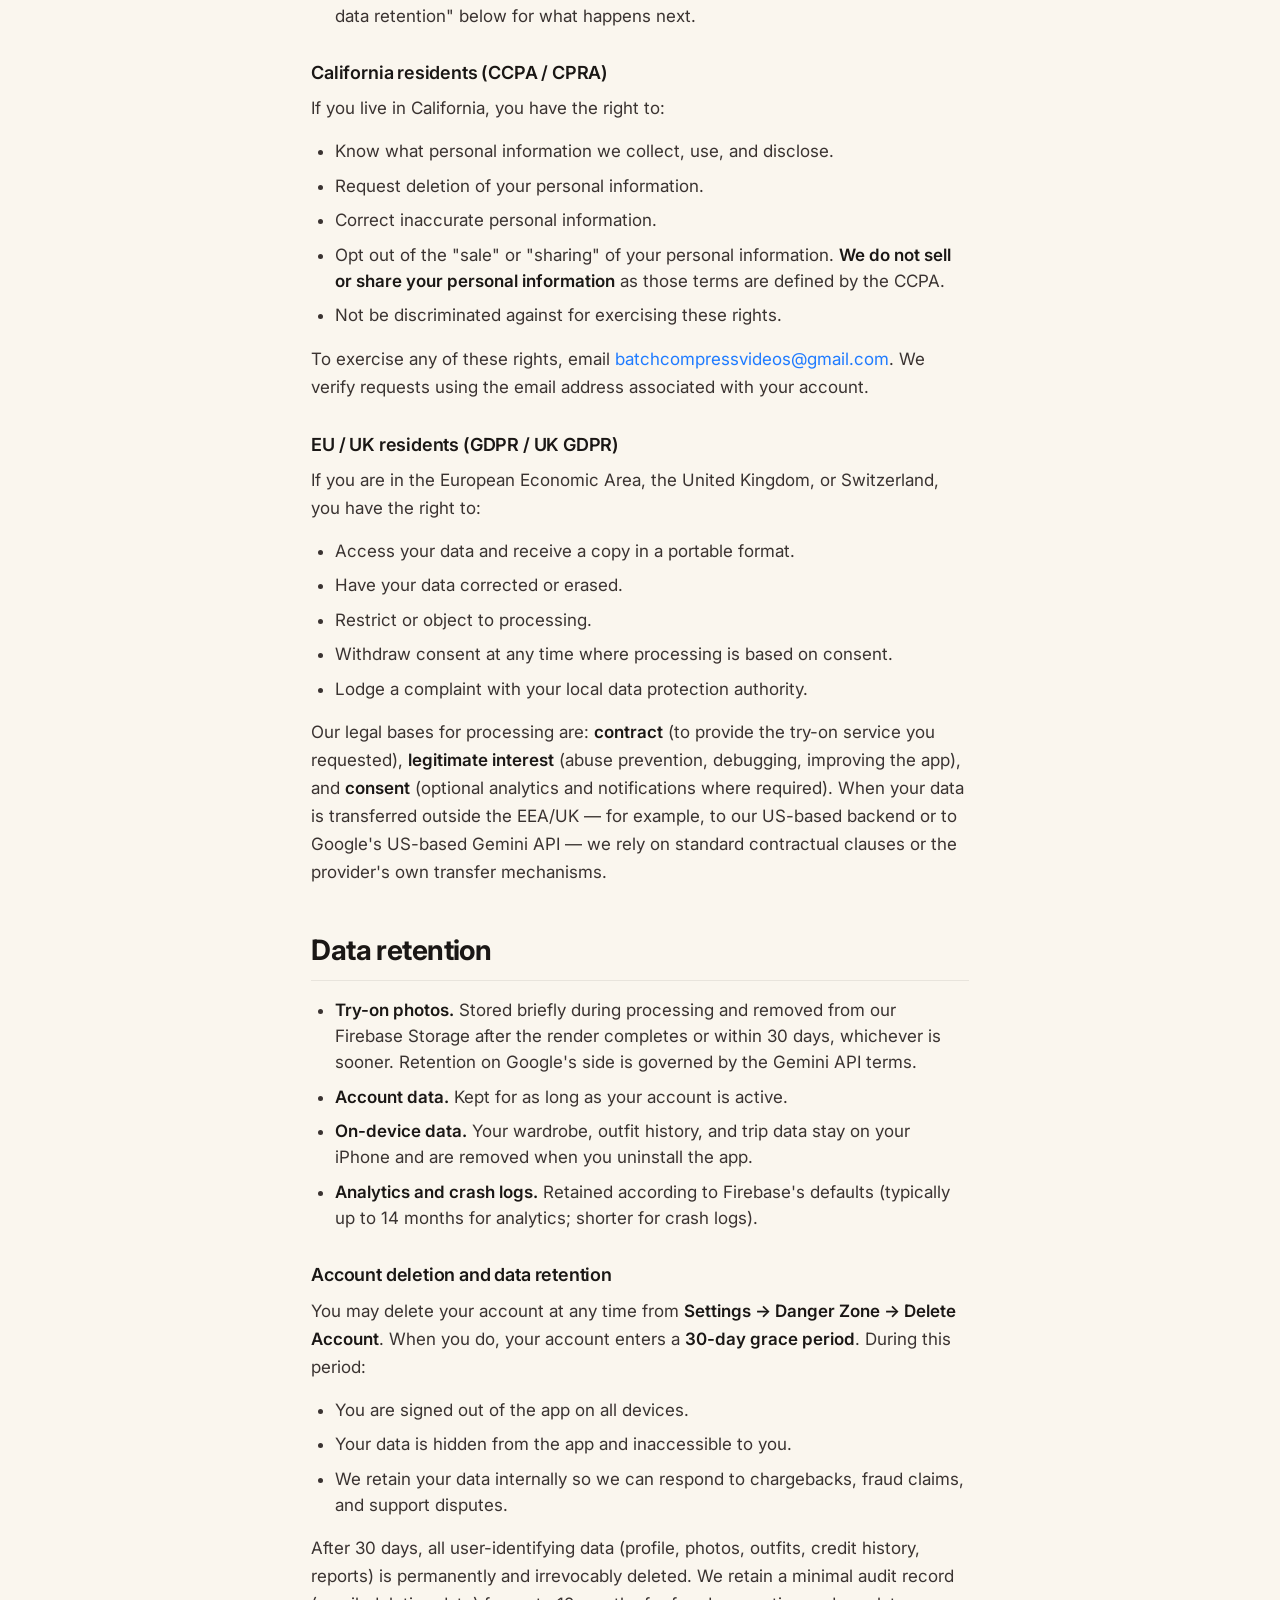
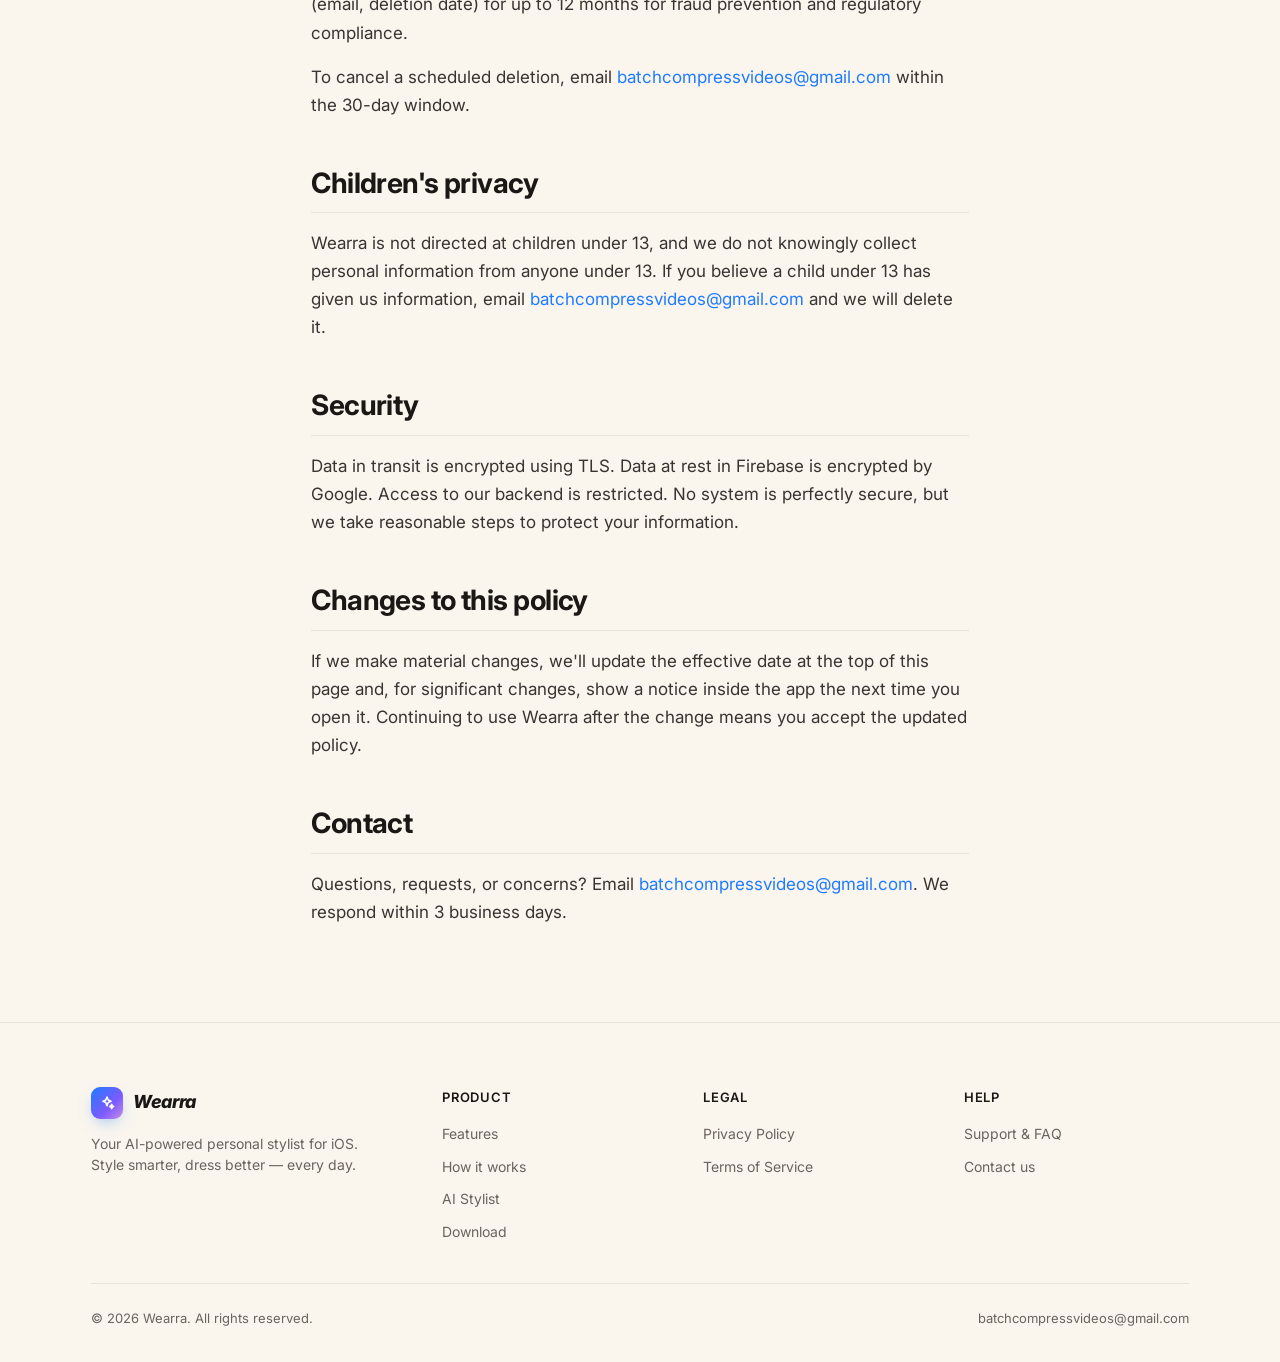
==== commit a671143e: "Rebrand AI Outfits to Wearra and repoint canonical URLs to /Wearra/ Update site name from "AI Outfit" ====
--- a/privacy.html
+++ b/privacy.html
@@ -5,16 +5,16 @@
 <meta charset="UTF-8">
 <meta name="viewport" content="width=device-width, initial-scale=1.0, viewport-fit=cover">
 <meta name="theme-color" content="#FAF6EE">
-<title>Privacy Policy — AI Outfits</title>
-<meta name="description" content="What AI Outfits collects, how we use it, and the choices you have. Plain-English privacy policy for the AI Outfits iOS app.">
-<meta property="og:title" content="Privacy Policy — AI Outfits">
-<meta property="og:description" content="What AI Outfits collects, how we use it, and the choices you have.">
+<title>Privacy Policy — Wearra</title>
+<meta name="description" content="What Wearra collects, how we use it, and the choices you have. Plain-English privacy policy for the Wearra iOS app.">
+<meta property="og:title" content="Privacy Policy — Wearra">
+<meta property="og:description" content="What Wearra collects, how we use it, and the choices you have.">
 <meta property="og:type" content="article">
-<meta property="og:url" content="https://elilinden.github.io/AI-Outfits/privacy.html">
-<meta property="og:image" content="https://elilinden.github.io/AI-Outfits/og-image.png">
+<meta property="og:url" content="https://elilinden.github.io/Wearra/privacy.html">
+<meta property="og:image" content="https://elilinden.github.io/Wearra/og-image.png">
 <meta name="twitter:card" content="summary_large_image">
-<meta name="twitter:image" content="https://elilinden.github.io/AI-Outfits/og-image.png">
-<link rel="canonical" href="https://elilinden.github.io/AI-Outfits/privacy.html">
+<meta name="twitter:image" content="https://elilinden.github.io/Wearra/og-image.png">
+<link rel="canonical" href="https://elilinden.github.io/Wearra/privacy.html">
 <link rel="icon" type="image/svg+xml" href="favicon.svg">
 <link rel="icon" type="image/png" sizes="32x32" href="favicon-32.png">
 <link rel="apple-touch-icon" sizes="180x180" href="apple-touch-icon.png">
@@ -30,11 +30,11 @@
 
 <header class="nav" id="nav">
   <div class="container nav__inner">
-    <a class="brand" href="index.html" aria-label="AI Outfits home">
+    <a class="brand" href="index.html" aria-label="Wearra home">
       <span class="brand__mark" aria-hidden="true">
         <svg viewBox="0 0 24 24" fill="none" stroke="currentColor" stroke-width="2.4" stroke-linecap="round" stroke-linejoin="round"><path d="M12 3l1.8 4.6L18 9.4l-4.2 1.8L12 16l-1.8-4.8L6 9.4l4.2-1.8z"/><path d="M19 14l.9 2.3L22 17.2l-2.1.9L19 20.4l-.9-2.3L16 17.2l2.1-.9z"/></svg>
       </span>
-      AI <em>Outfits</em>
+      <em>Wearra</em>
     </a>
     <nav class="nav__links" aria-label="Primary">
       <a href="index.html#features">Features</a>
@@ -50,11 +50,11 @@
 <article class="article">
   <p class="article__kicker">Legal</p>
   <h1>Privacy <em>Policy</em></h1>
-  <p class="meta">AI-Outfits · Effective April 20, 2026</p>
-
-  <p>This Privacy Policy explains what information AI-Outfits collects when you use the app, why we collect it, and the choices you have. We try to say this in plain English — if anything is unclear, email us at <a href="mailto:batchcompressvideos@gmail.com">batchcompressvideos@gmail.com</a>.</p>
-
-  <p>AI-Outfits is operated by Eli Linden, a sole developer operating in the United States ("we," "us," or "AI-Outfits").</p>
+  <p class="meta">Wearra · Effective April 20, 2026</p>
+
+  <p>This Privacy Policy explains what information Wearra collects when you use the app, why we collect it, and the choices you have. We try to say this in plain English — if anything is unclear, email us at <a href="mailto:batchcompressvideos@gmail.com">batchcompressvideos@gmail.com</a>.</p>
+
+  <p>Wearra is operated by Eli Linden, a sole developer operating in the United States ("we," "us," or "Wearra").</p>
 
   <h2>What we collect</h2>
 
@@ -74,7 +74,7 @@
     <li><strong>Calendar (read-only).</strong> To suggest outfits appropriate for your day's events. Calendar contents are read on-device; only the event titles for events you ask the assistant about are sent to Google's Gemini API for outfit suggestions. They are not stored on our servers.</li>
     <li><strong>Notifications.</strong> For optional reminders and alerts (for example, when a render finishes).</li>
   </ul>
-  <p>You can revoke any of these at any time in iOS <strong>Settings → AI-Outfits</strong>.</p>
+  <p>You can revoke any of these at any time in iOS <strong>Settings → Wearra</strong>.</p>
 
   <h3>Information collected automatically</h3>
   <ul>
@@ -124,17 +124,17 @@
 
   <h2>Third-party AI processing</h2>
 
-  <p>AI-Outfits uses Google's Gemini API to power its AI features. The following data is transmitted to Google for processing:</p>
+  <p>Wearra uses Google's Gemini API to power its AI features. The following data is transmitted to Google for processing:</p>
   <ul>
     <li>Photos of you (avatar) and your clothing items, used for virtual try-on rendering and item tagging.</li>
     <li>Calendar event titles, used only when you request outfit suggestions for upcoming events.</li>
     <li>Approximate location and current weather conditions, used to suggest weather-appropriate outfits.</li>
   </ul>
   <p>We do not transmit names, contacts, payment data, or other calendar metadata to Google. Per <a href="https://ai.google.dev/gemini-api/terms" target="_blank" rel="noopener">Google's Gemini API terms of service</a>, data sent through the API is not used to train Google's AI models and is retained only for the time required to process the request and return a response.</p>
-  <p>Google's privacy practices are governed by their <a href="https://policies.google.com/privacy" target="_blank" rel="noopener">privacy policy</a>. By using AI-Outfits's AI features, you consent to your data being processed by Google under those terms in addition to ours.</p>
+  <p>Google's privacy practices are governed by their <a href="https://policies.google.com/privacy" target="_blank" rel="noopener">privacy policy</a>. By using Wearra's AI features, you consent to your data being processed by Google under those terms in addition to ours.</p>
 
   <h2 id="third-party-services">Third-party services</h2>
-  <p>The following third parties receive data from AI-Outfits in order for the app to function. Click a provider to open their privacy policy.</p>
+  <p>The following third parties receive data from Wearra in order for the app to function. Click a provider to open their privacy policy.</p>
 
   <h3>Google</h3>
   <table>
@@ -238,13 +238,13 @@
   <p>To cancel a scheduled deletion, email <a href="mailto:batchcompressvideos@gmail.com">batchcompressvideos@gmail.com</a> within the 30-day window.</p>
 
   <h2>Children's privacy</h2>
-  <p>AI-Outfits is not directed at children under 13, and we do not knowingly collect personal information from anyone under 13. If you believe a child under 13 has given us information, email <a href="mailto:batchcompressvideos@gmail.com">batchcompressvideos@gmail.com</a> and we will delete it.</p>
+  <p>Wearra is not directed at children under 13, and we do not knowingly collect personal information from anyone under 13. If you believe a child under 13 has given us information, email <a href="mailto:batchcompressvideos@gmail.com">batchcompressvideos@gmail.com</a> and we will delete it.</p>
 
   <h2>Security</h2>
   <p>Data in transit is encrypted using TLS. Data at rest in Firebase is encrypted by Google. Access to our backend is restricted. No system is perfectly secure, but we take reasonable steps to protect your information.</p>
 
   <h2>Changes to this policy</h2>
-  <p>If we make material changes, we'll update the effective date at the top of this page and, for significant changes, show a notice inside the app the next time you open it. Continuing to use AI-Outfits after the change means you accept the updated policy.</p>
+  <p>If we make material changes, we'll update the effective date at the top of this page and, for significant changes, show a notice inside the app the next time you open it. Continuing to use Wearra after the change means you accept the updated policy.</p>
 
   <h2>Contact</h2>
   <p>Questions, requests, or concerns? Email <a href="mailto:batchcompressvideos@gmail.com">batchcompressvideos@gmail.com</a>. We respond within 3 business days.</p>
@@ -260,7 +260,7 @@
           <span class="brand__mark" aria-hidden="true">
             <svg viewBox="0 0 24 24" fill="none" stroke="currentColor" stroke-width="2.4" stroke-linecap="round" stroke-linejoin="round"><path d="M12 3l1.8 4.6L18 9.4l-4.2 1.8L12 16l-1.8-4.8L6 9.4l4.2-1.8z"/><path d="M19 14l.9 2.3L22 17.2l-2.1.9L19 20.4l-.9-2.3L16 17.2l2.1-.9z"/></svg>
           </span>
-          AI <em>Outfits</em>
+          <em>Wearra</em>
         </a>
         <p>Your AI-powered personal stylist for iOS. Style smarter, dress better — every day.</p>
       </div>
@@ -289,7 +289,7 @@
       </div>
     </div>
     <div class="footer__bot">
-      <span>© <span id="yr"></span> AI Outfits. All rights reserved.</span>
+      <span>© <span id="yr"></span> Wearra. All rights reserved.</span>
       <span><a href="mailto:batchcompressvideos@gmail.com">batchcompressvideos@gmail.com</a></span>
     </div>
   </div>
--- a/styles.css
+++ b/styles.css
@@ -1,4 +1,4 @@
-/* AI Outfits — shared base layer used by every page.
+/* Wearra — shared base layer used by every page.
    Page-specific styles live inline in their respective HTML files. */
 
 :root{
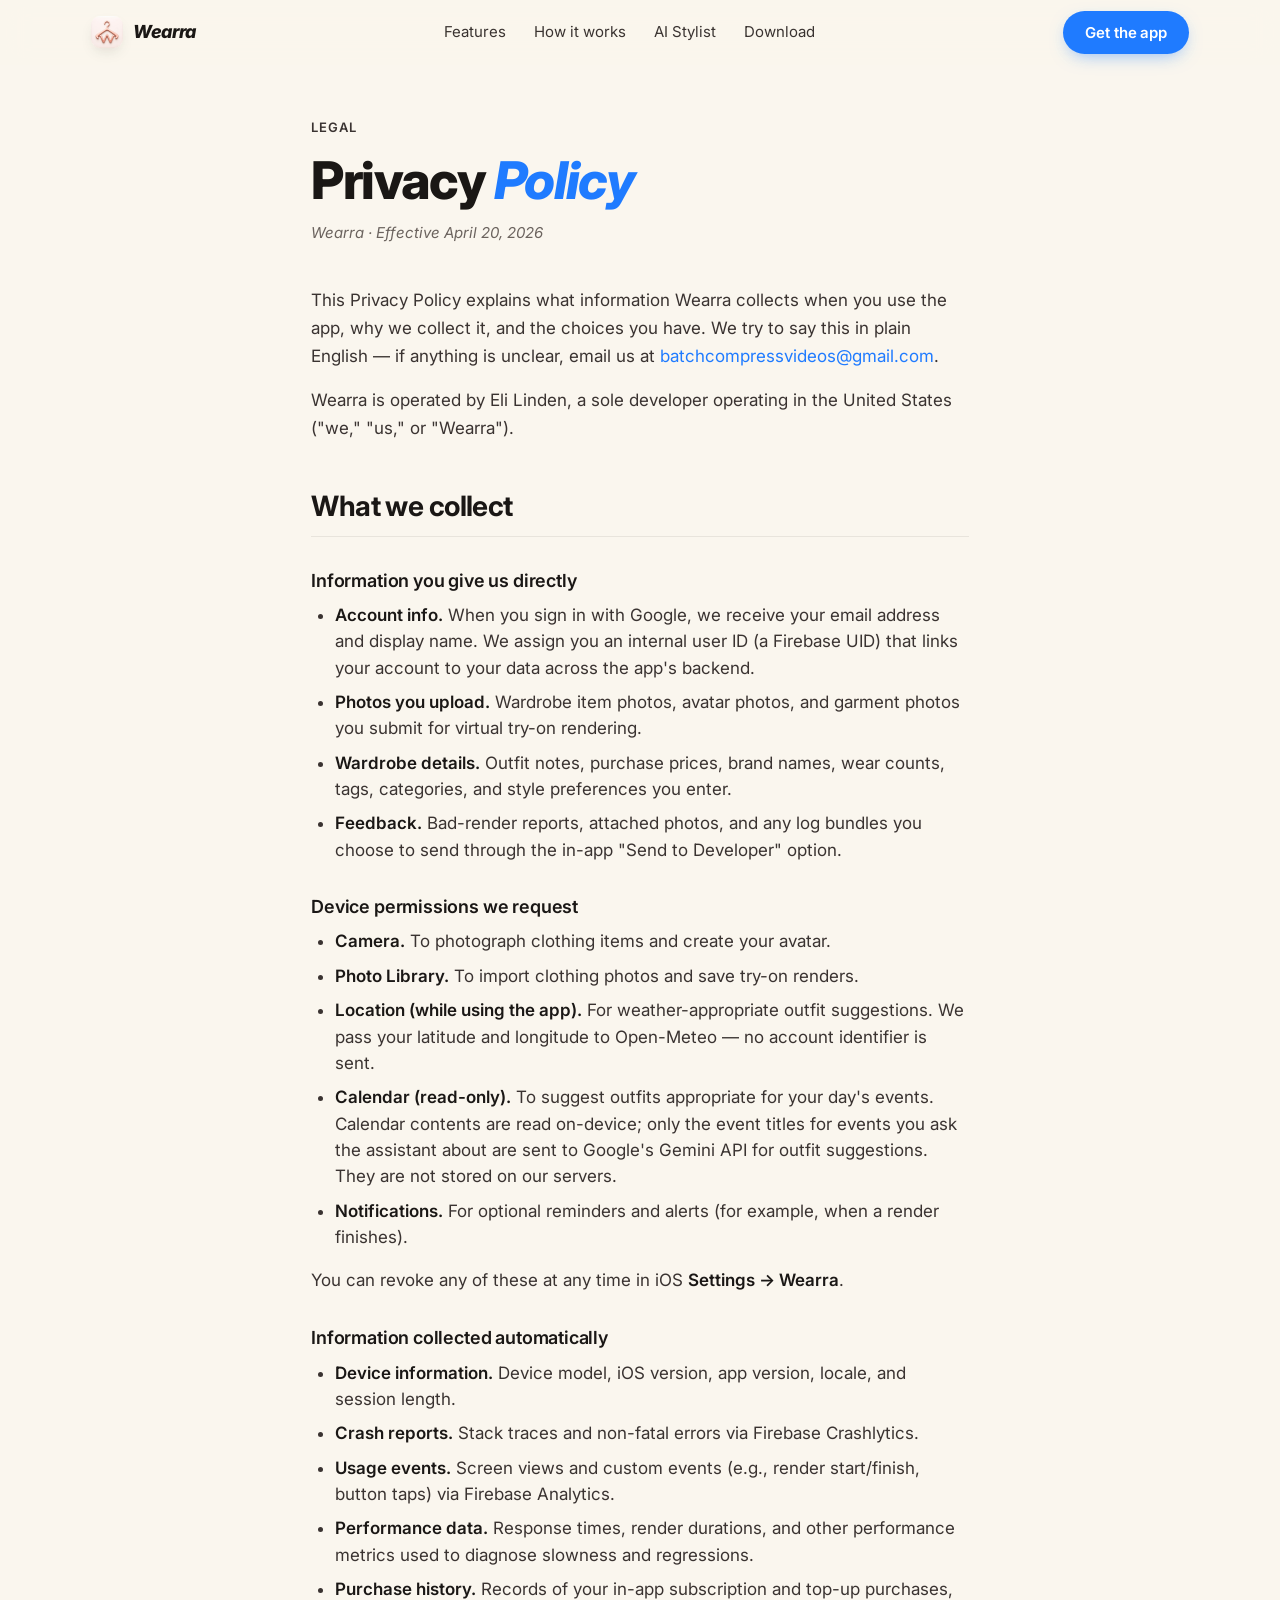
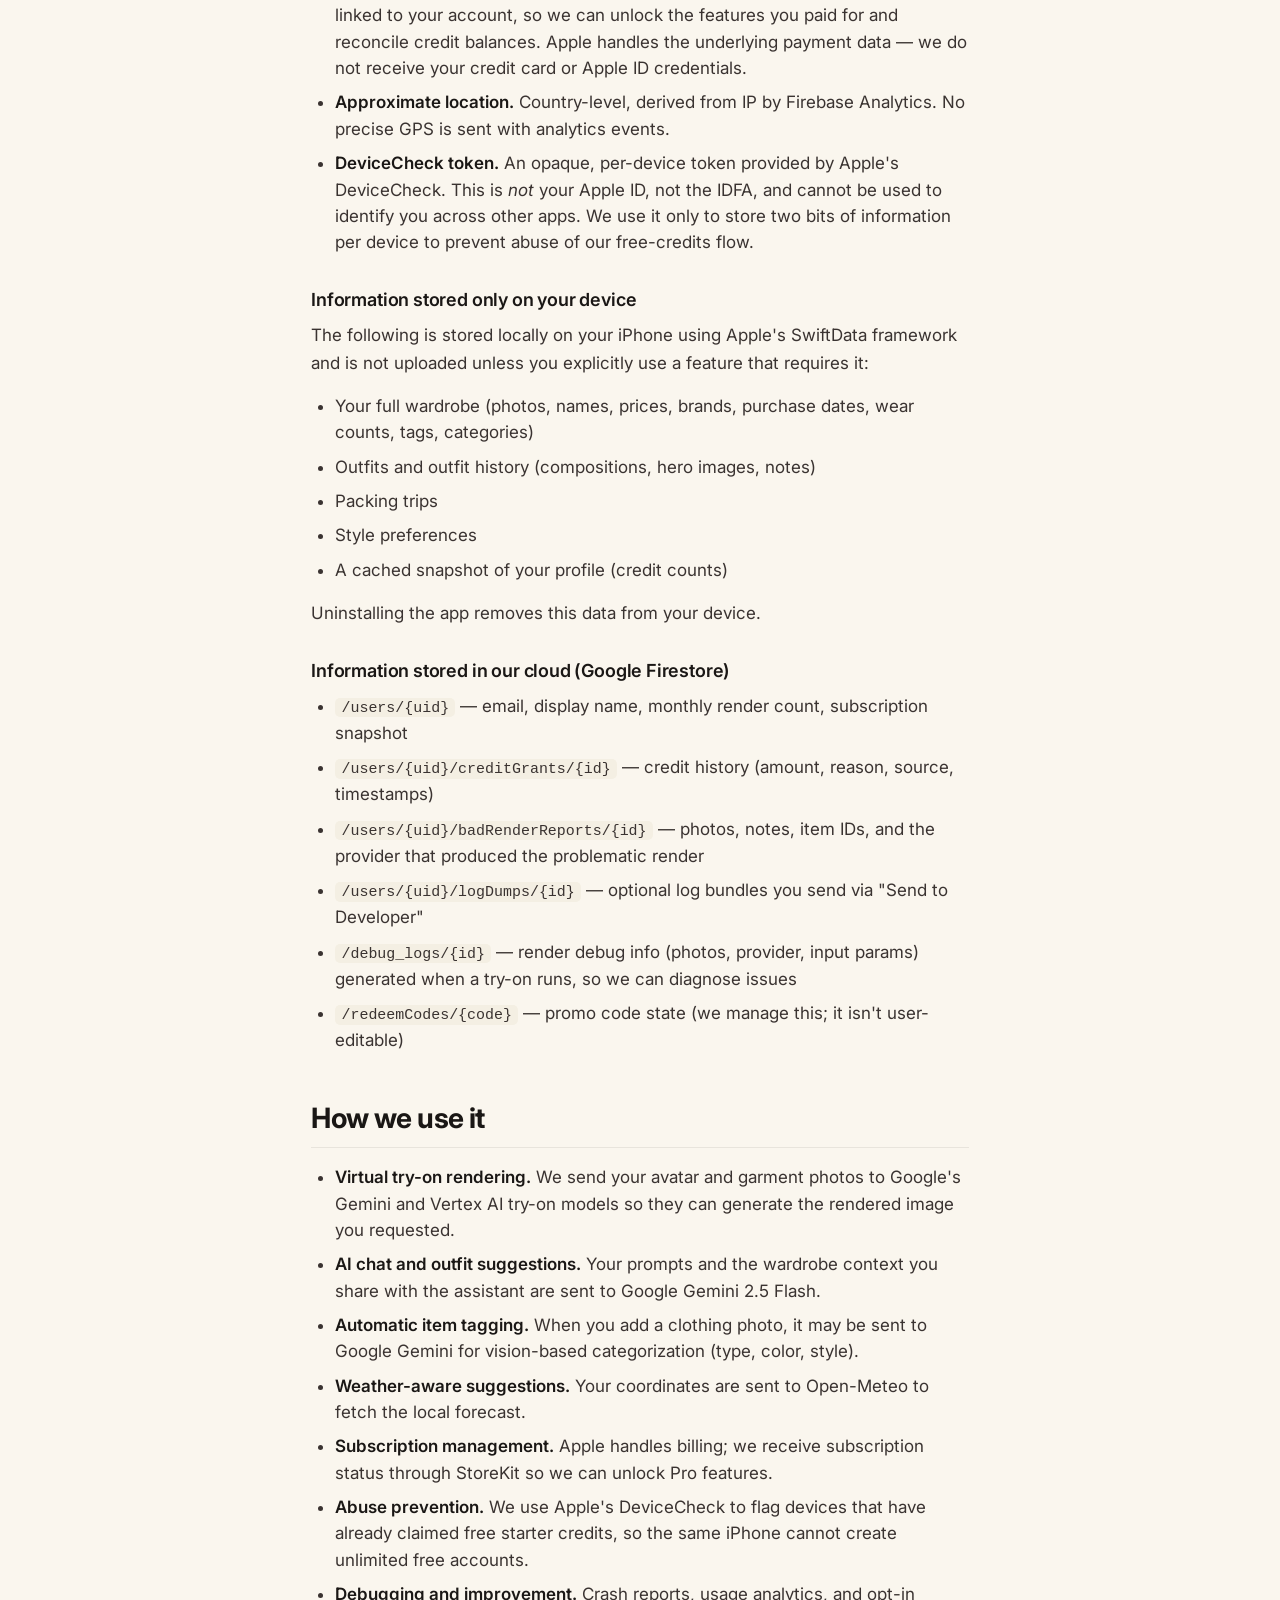
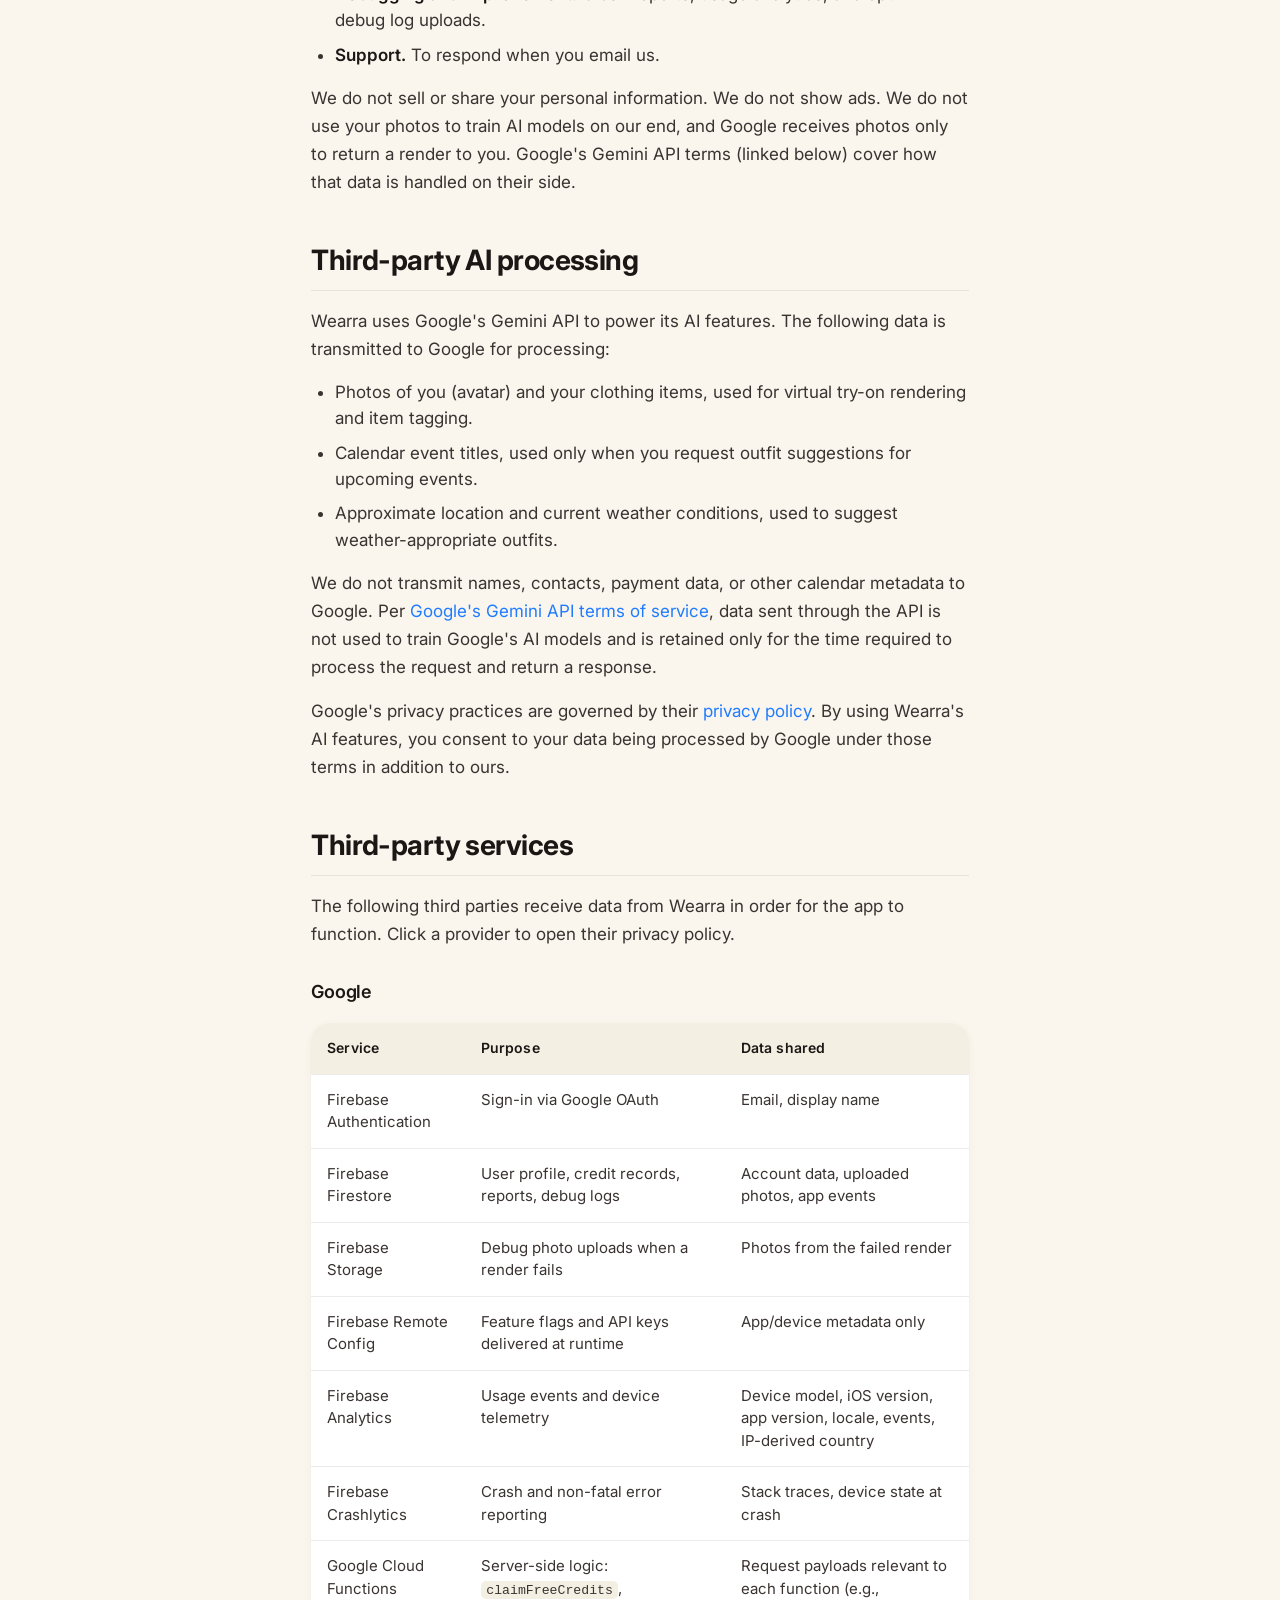
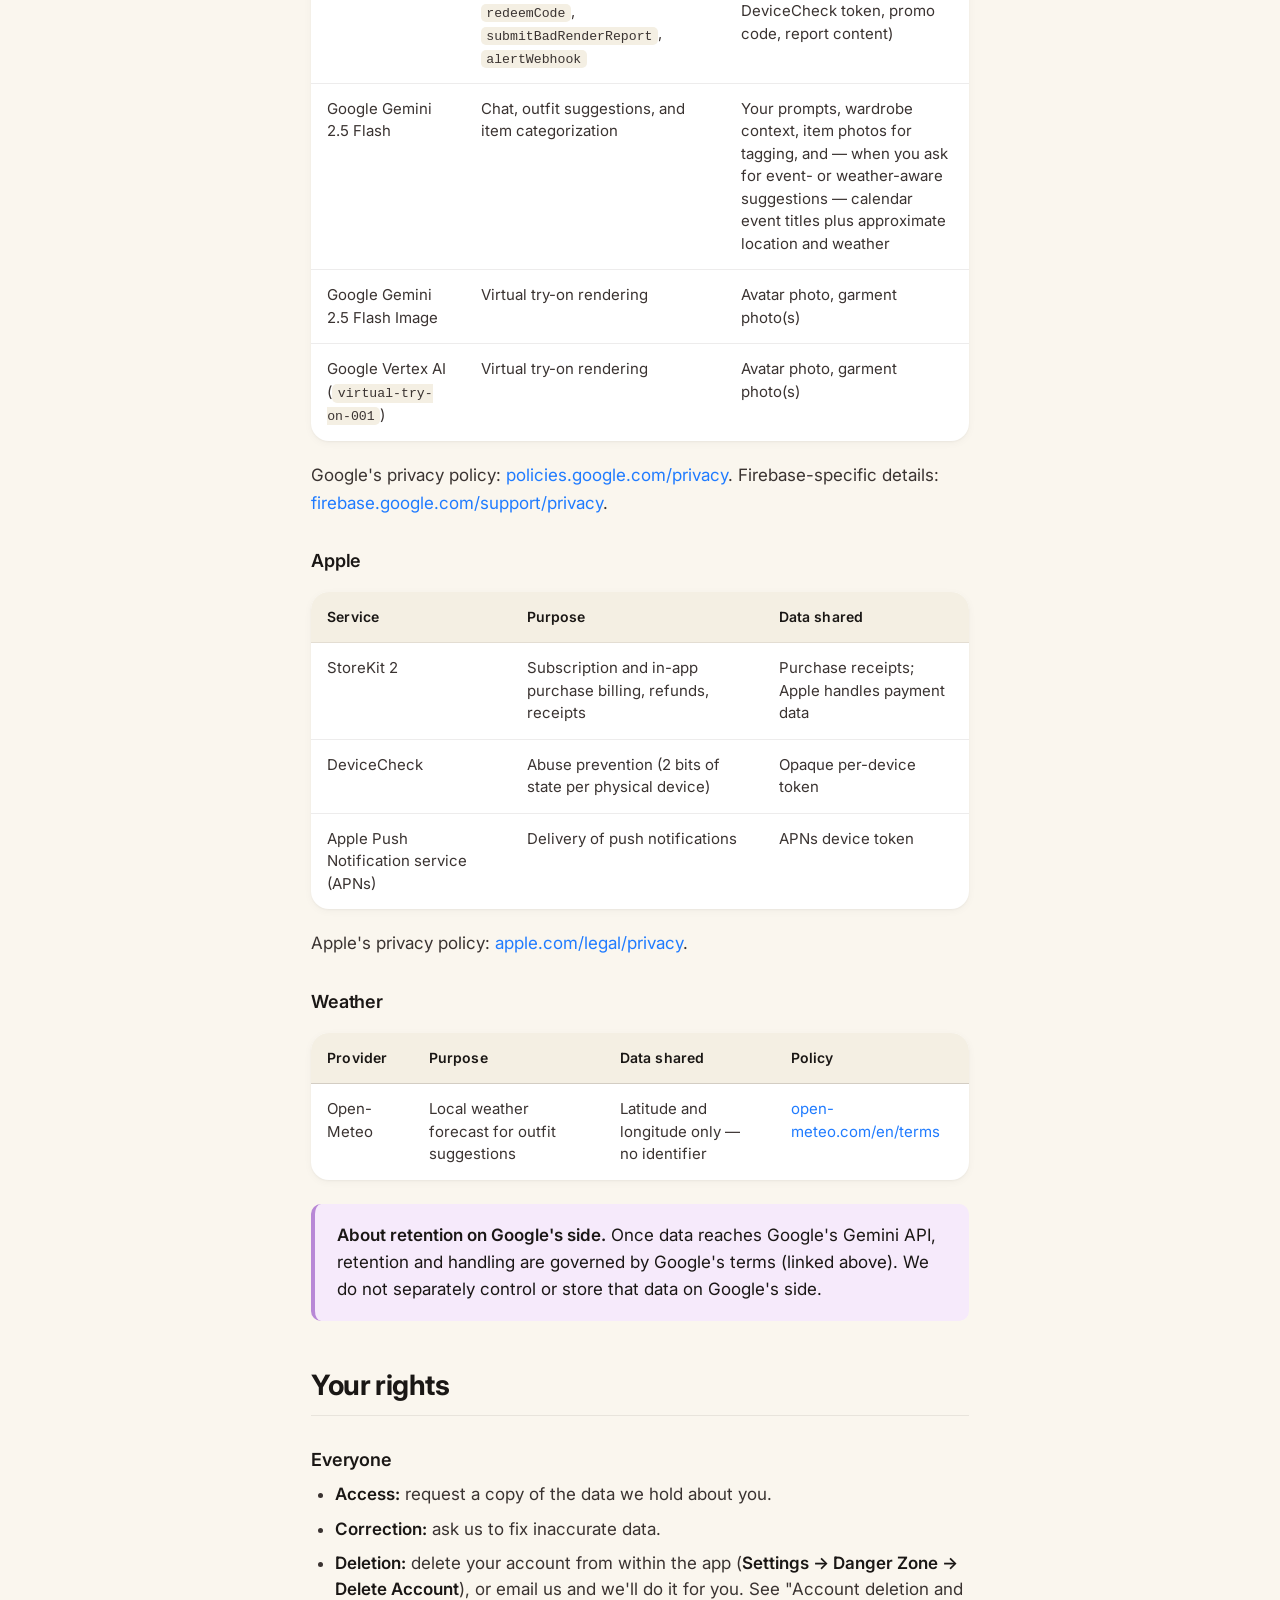
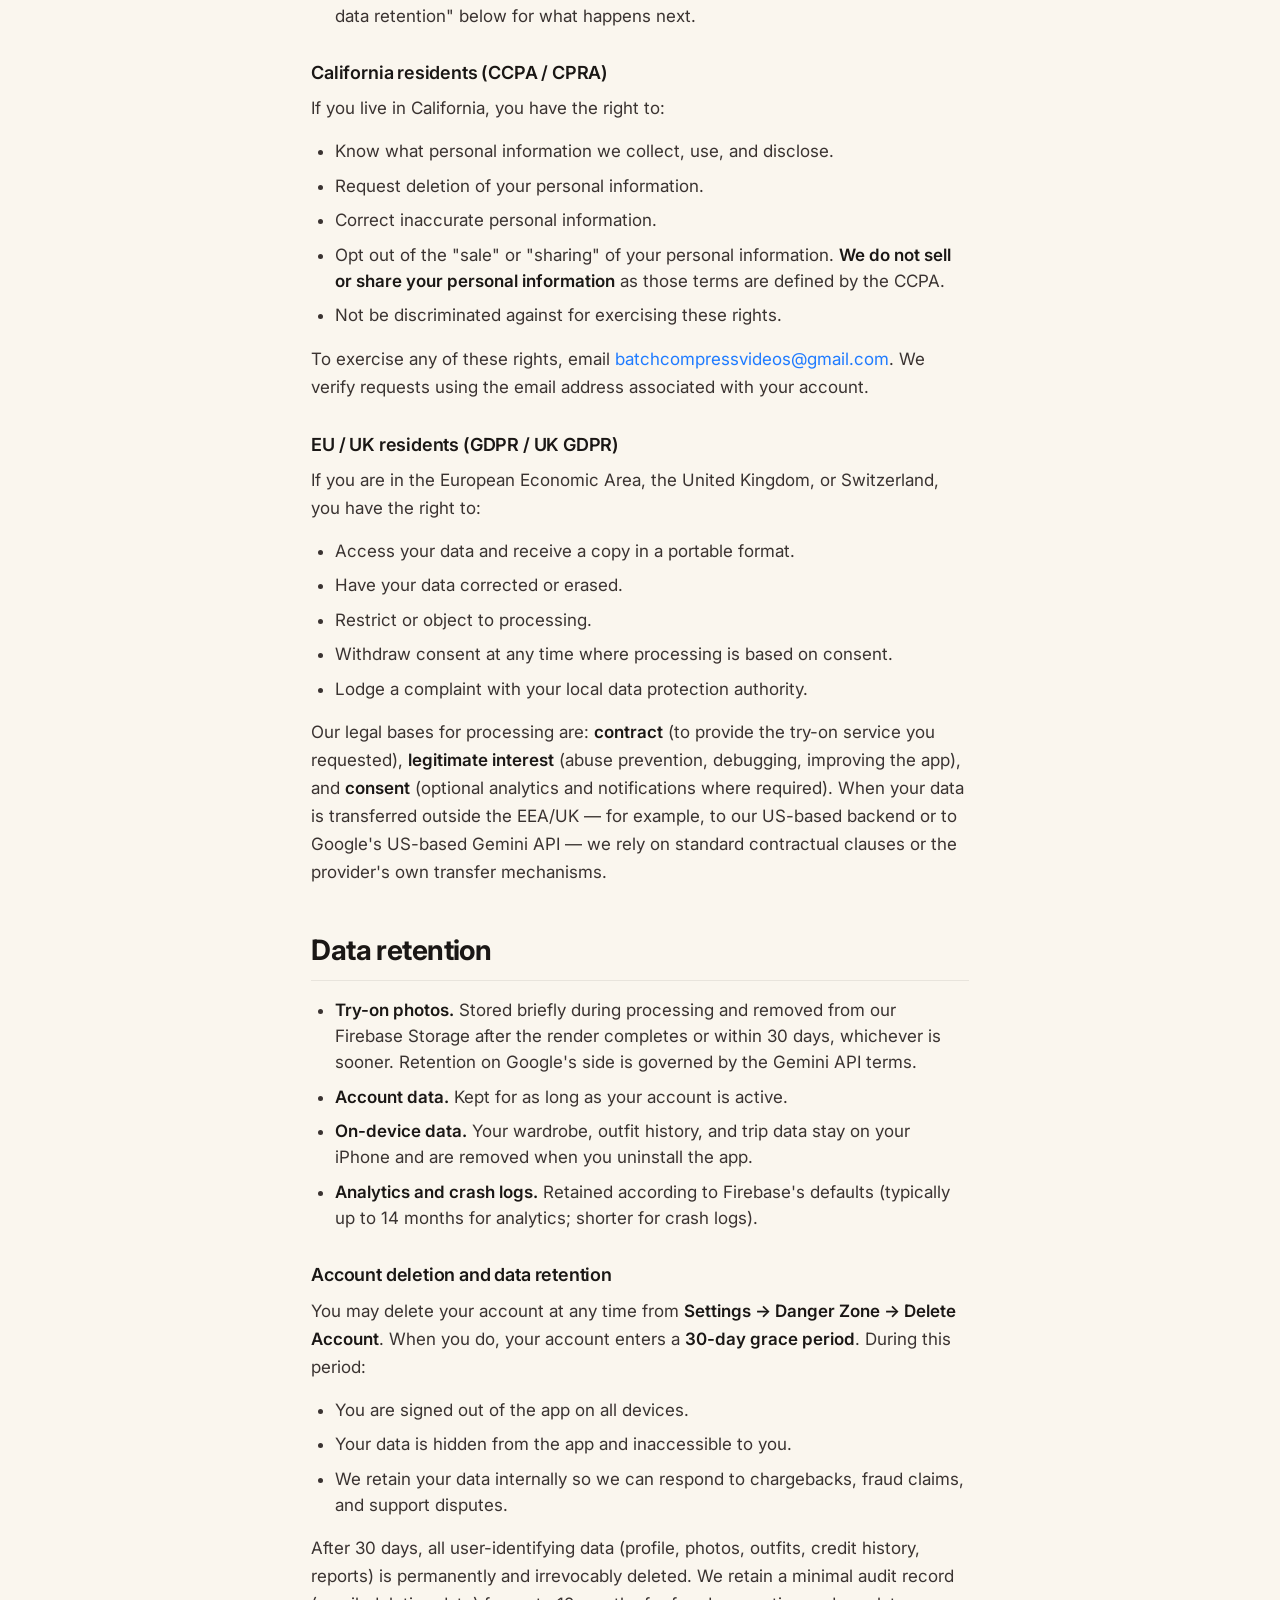
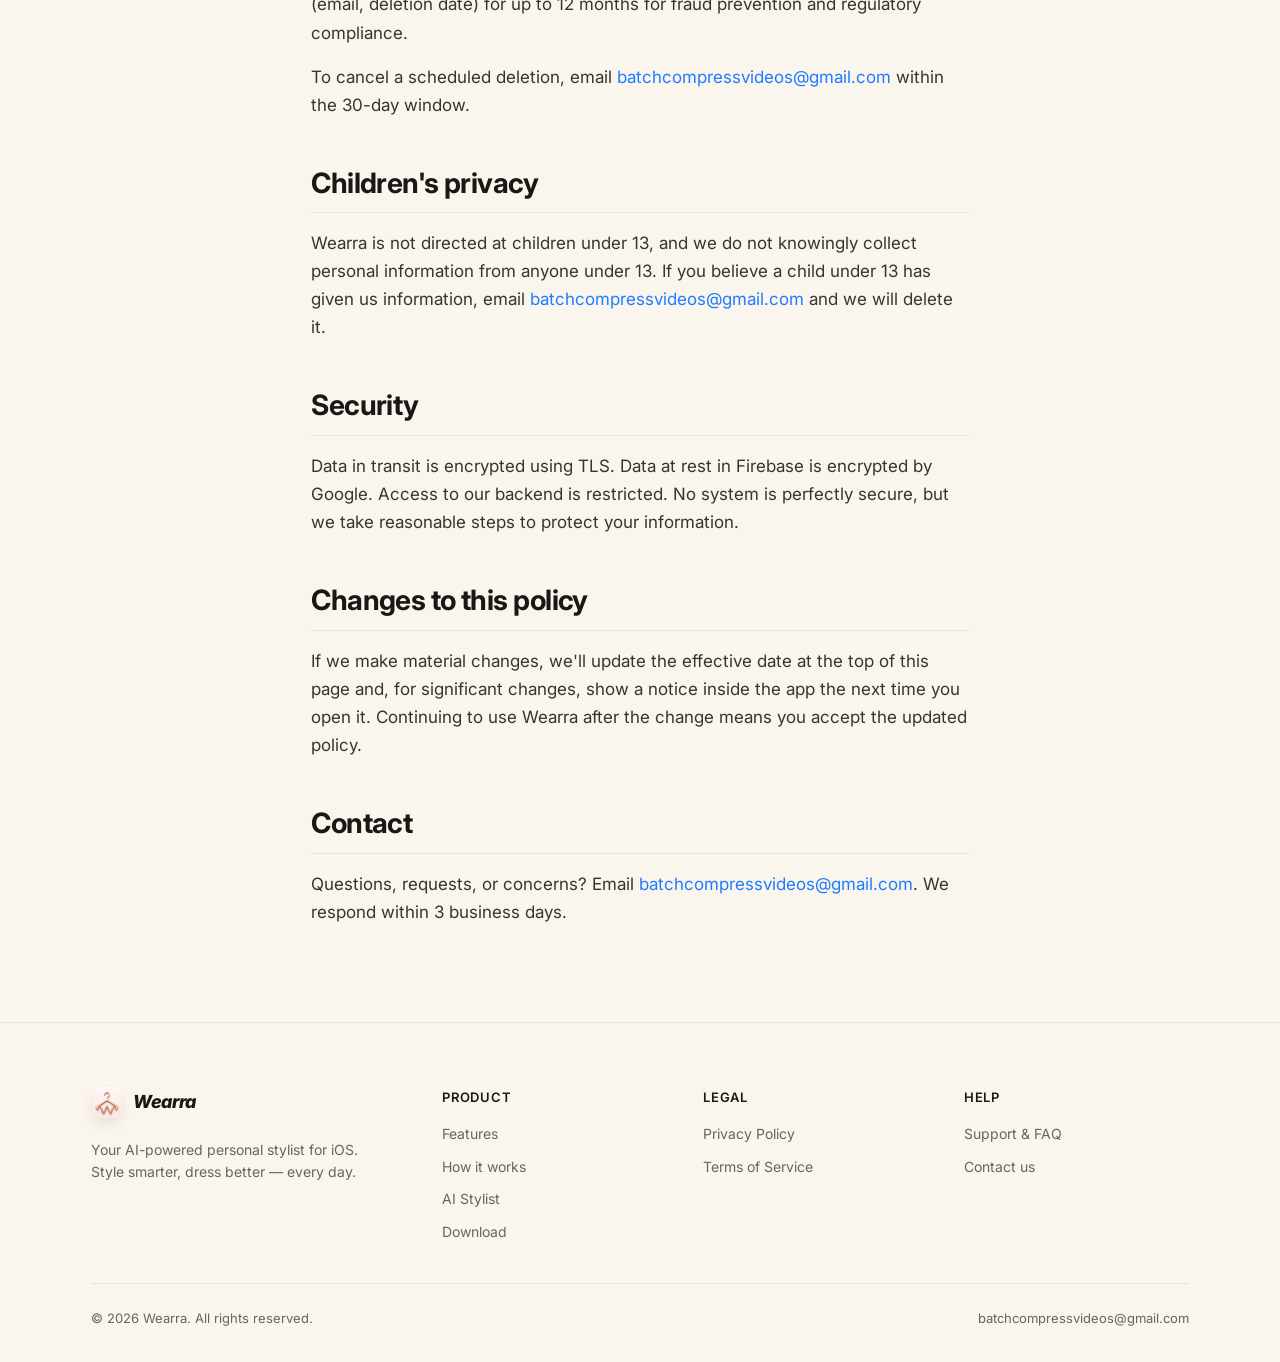
==== commit e9195dfc: "Use the app icon (AppleIcon.jpg) as the website logo and favicon Swap the gradient sparkle SVG brand" ====
--- a/privacy.html
+++ b/privacy.html
@@ -15,9 +15,8 @@
 <meta name="twitter:card" content="summary_large_image">
 <meta name="twitter:image" content="https://elilinden.github.io/Wearra/og-image.png">
 <link rel="canonical" href="https://elilinden.github.io/Wearra/privacy.html">
-<link rel="icon" type="image/svg+xml" href="favicon.svg">
-<link rel="icon" type="image/png" sizes="32x32" href="favicon-32.png">
-<link rel="apple-touch-icon" sizes="180x180" href="apple-touch-icon.png">
+<link rel="icon" type="image/jpeg" href="AppleIcon.jpg">
+<link rel="apple-touch-icon" href="AppleIcon.jpg">
 <link rel="alternate" type="text/markdown" href="privacy.md" title="Privacy Policy — Markdown mirror">
 <link rel="preconnect" href="https://fonts.googleapis.com">
 <link rel="preconnect" href="https://fonts.gstatic.com" crossorigin>
@@ -31,9 +30,7 @@
 <header class="nav" id="nav">
   <div class="container nav__inner">
     <a class="brand" href="index.html" aria-label="Wearra home">
-      <span class="brand__mark" aria-hidden="true">
-        <svg viewBox="0 0 24 24" fill="none" stroke="currentColor" stroke-width="2.4" stroke-linecap="round" stroke-linejoin="round"><path d="M12 3l1.8 4.6L18 9.4l-4.2 1.8L12 16l-1.8-4.8L6 9.4l4.2-1.8z"/><path d="M19 14l.9 2.3L22 17.2l-2.1.9L19 20.4l-.9-2.3L16 17.2l2.1-.9z"/></svg>
-      </span>
+      <img class="brand__mark" src="AppleIcon.jpg" alt="" aria-hidden="true" width="32" height="32">
       <em>Wearra</em>
     </a>
     <nav class="nav__links" aria-label="Primary">
@@ -42,7 +39,7 @@
       <a href="index.html#stylist">AI Stylist</a>
       <a href="index.html#download">Download</a>
     </nav>
-    <a class="btn btn--primary" href="index.html#download">Get the app</a>
+    <a class="btn btn--primary" href="https://apps.apple.com/us/app/ai-outfits-digital-closet-ootd/id6761031400" target="_blank" rel="noopener">Get the app</a>
   </div>
 </header>
 
@@ -257,9 +254,7 @@
     <div class="footer__top">
       <div class="footer__brand">
         <a class="brand" href="index.html">
-          <span class="brand__mark" aria-hidden="true">
-            <svg viewBox="0 0 24 24" fill="none" stroke="currentColor" stroke-width="2.4" stroke-linecap="round" stroke-linejoin="round"><path d="M12 3l1.8 4.6L18 9.4l-4.2 1.8L12 16l-1.8-4.8L6 9.4l4.2-1.8z"/><path d="M19 14l.9 2.3L22 17.2l-2.1.9L19 20.4l-.9-2.3L16 17.2l2.1-.9z"/></svg>
-          </span>
+          <img class="brand__mark" src="AppleIcon.jpg" alt="" aria-hidden="true" width="32" height="32">
           <em>Wearra</em>
         </a>
         <p>Your AI-powered personal stylist for iOS. Style smarter, dress better — every day.</p>
--- a/styles.css
+++ b/styles.css
@@ -73,11 +73,9 @@
 .brand:hover{text-decoration:none;color:var(--fg)}
 .brand__mark{
   width:32px;height:32px;border-radius:9px;
-  background:linear-gradient(135deg,#1F7BFF 0%,#7B5BFF 60%,#C58BE7 100%);
-  display:grid;place-items:center;color:#fff;
-  box-shadow:0 6px 16px -6px rgba(31,123,255,0.55);
-}
-.brand__mark svg{width:16px;height:16px}
+  object-fit:cover;
+  box-shadow:0 6px 16px -6px rgba(20,16,12,0.18);
+}
 .brand em{font-style:italic;font-weight:800}
 .nav__links{display:none;gap:28px;font-size:15px;color:var(--fg-soft)}
 .nav__links a{position:relative;padding:6px 0;color:var(--fg-soft);transition:color .2s var(--ease)}
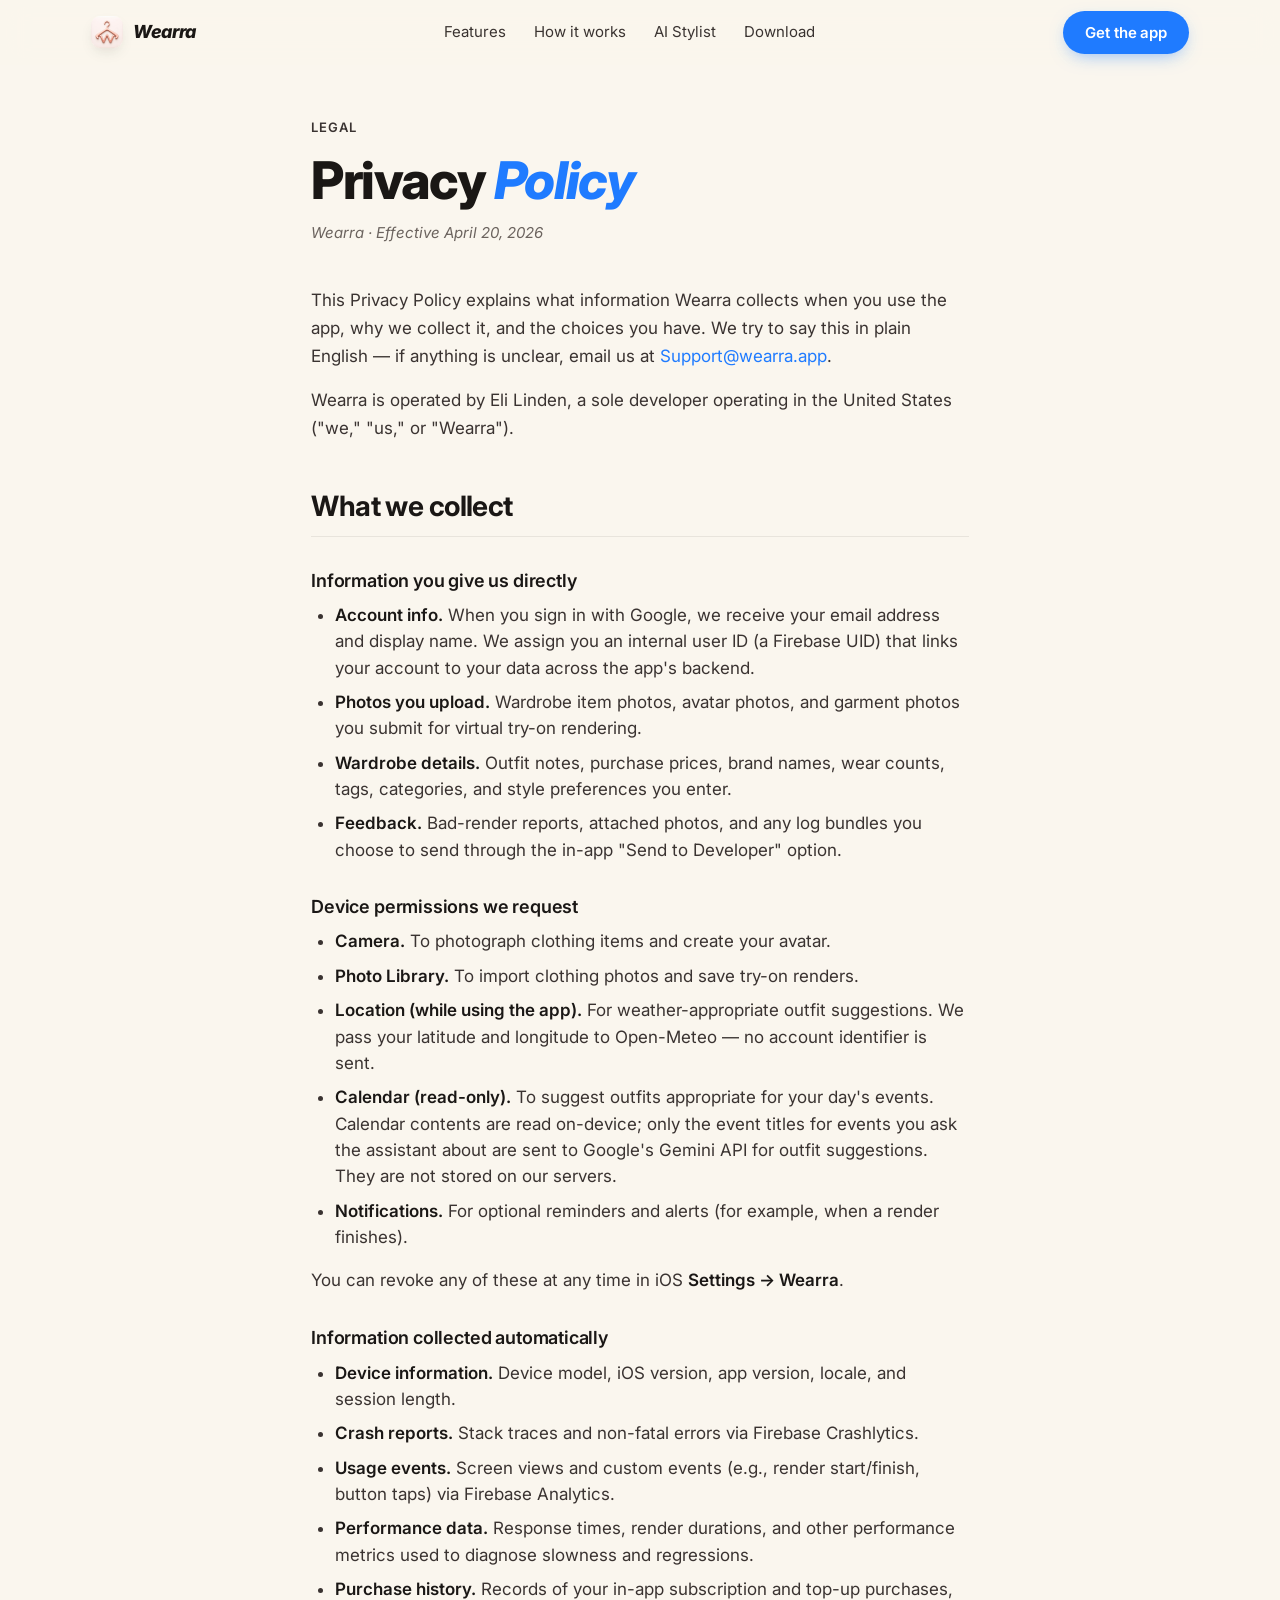
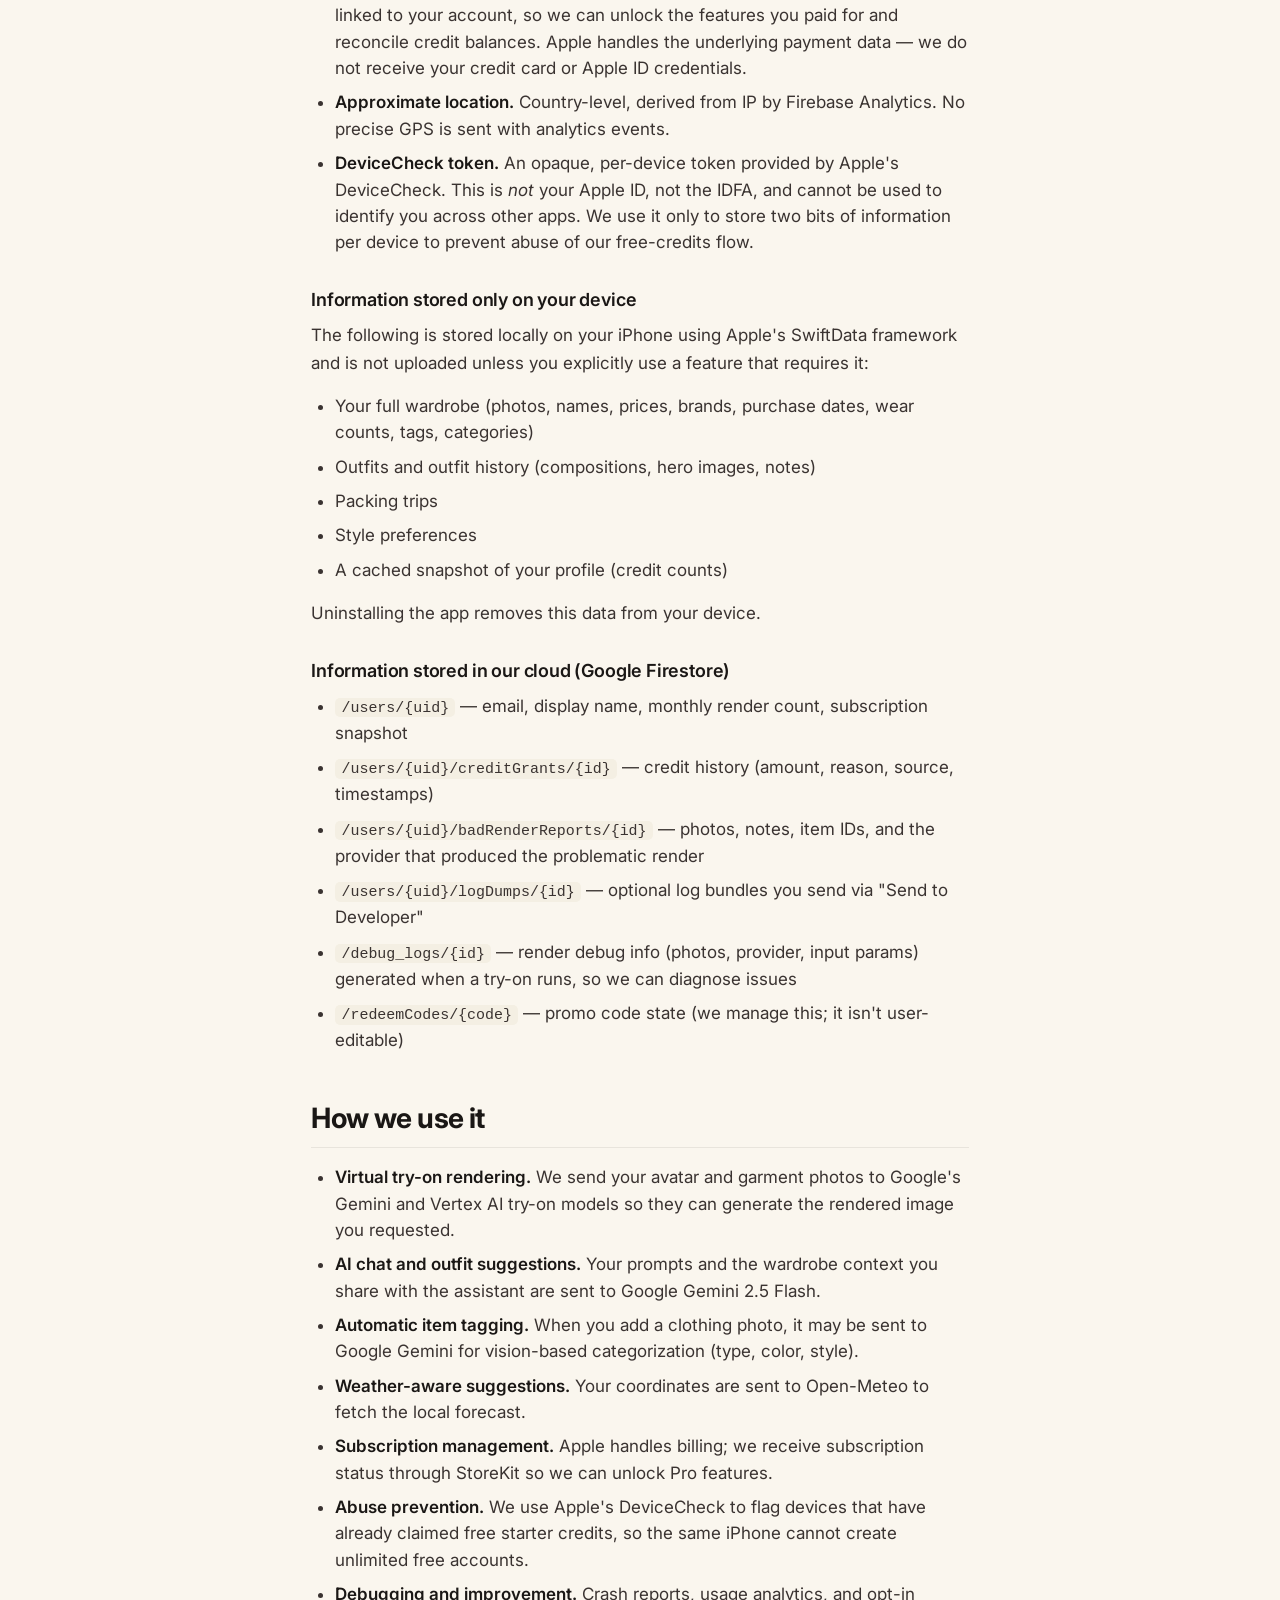
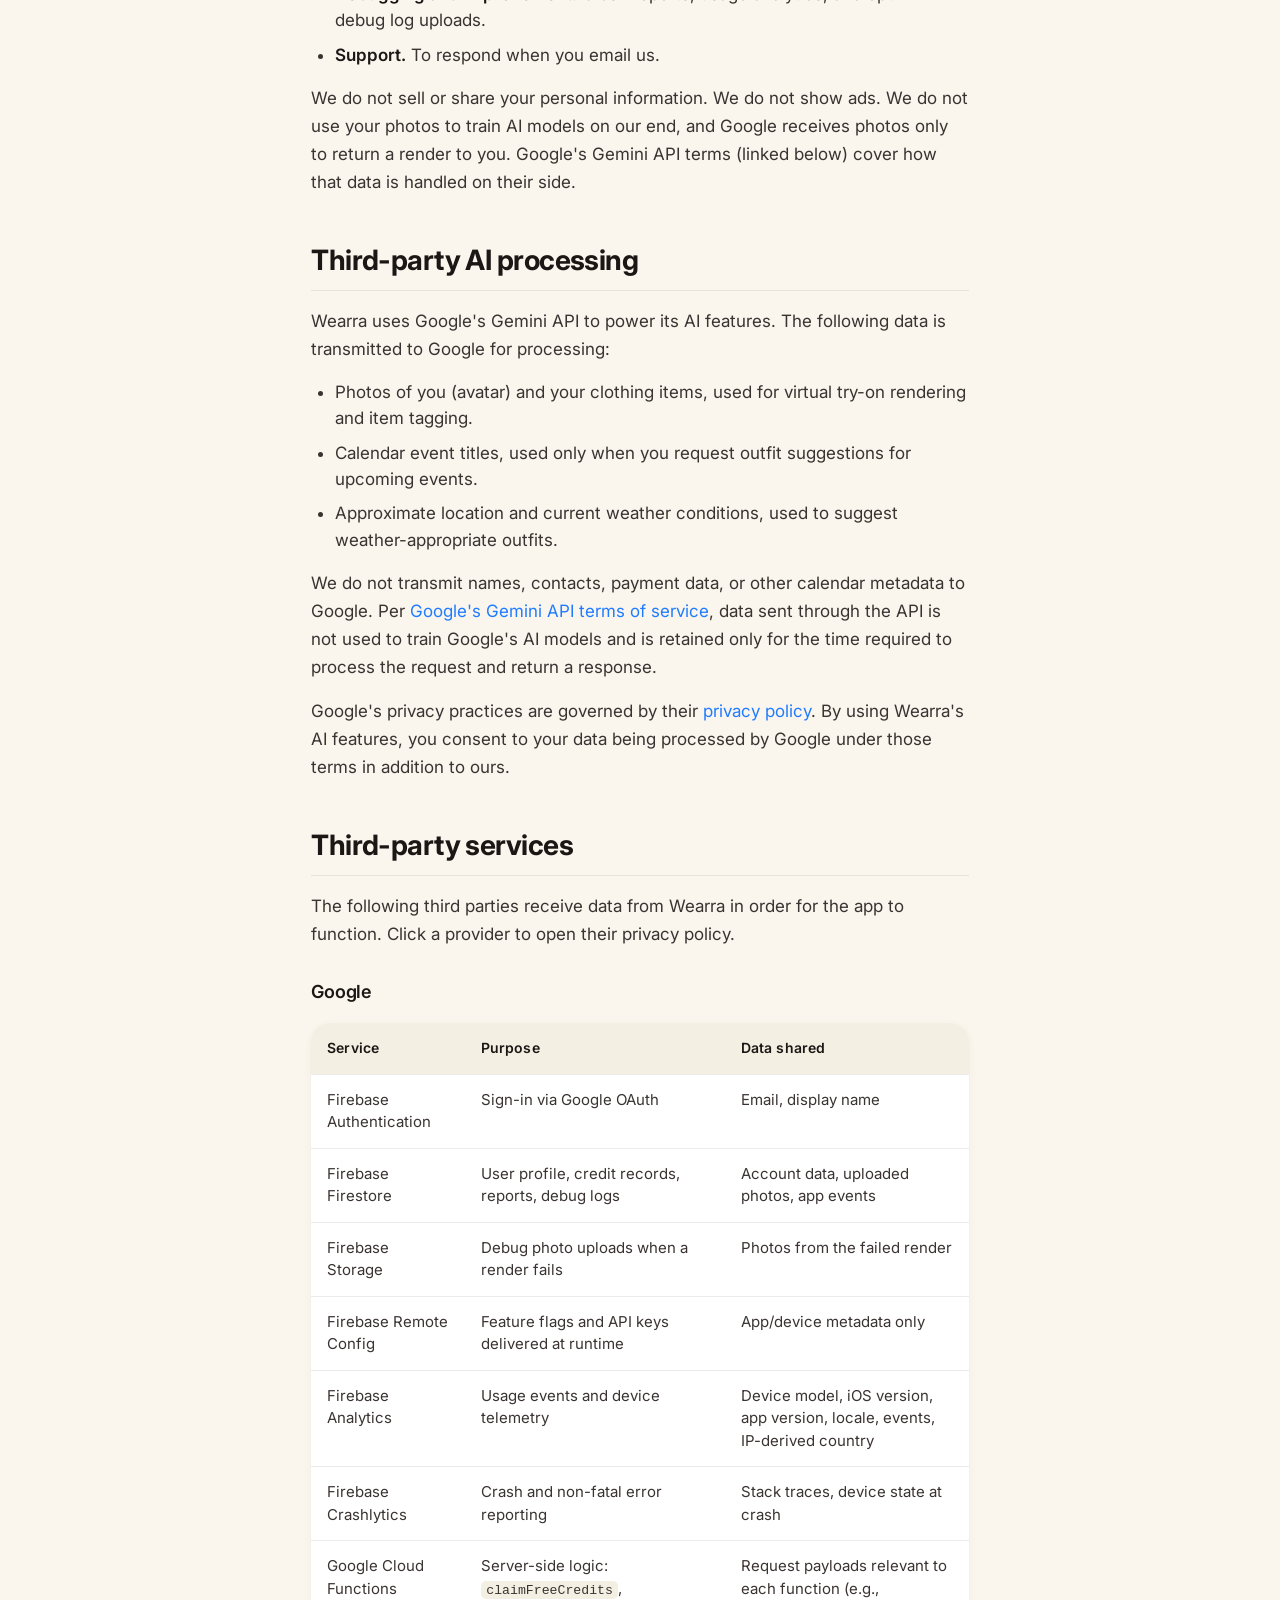
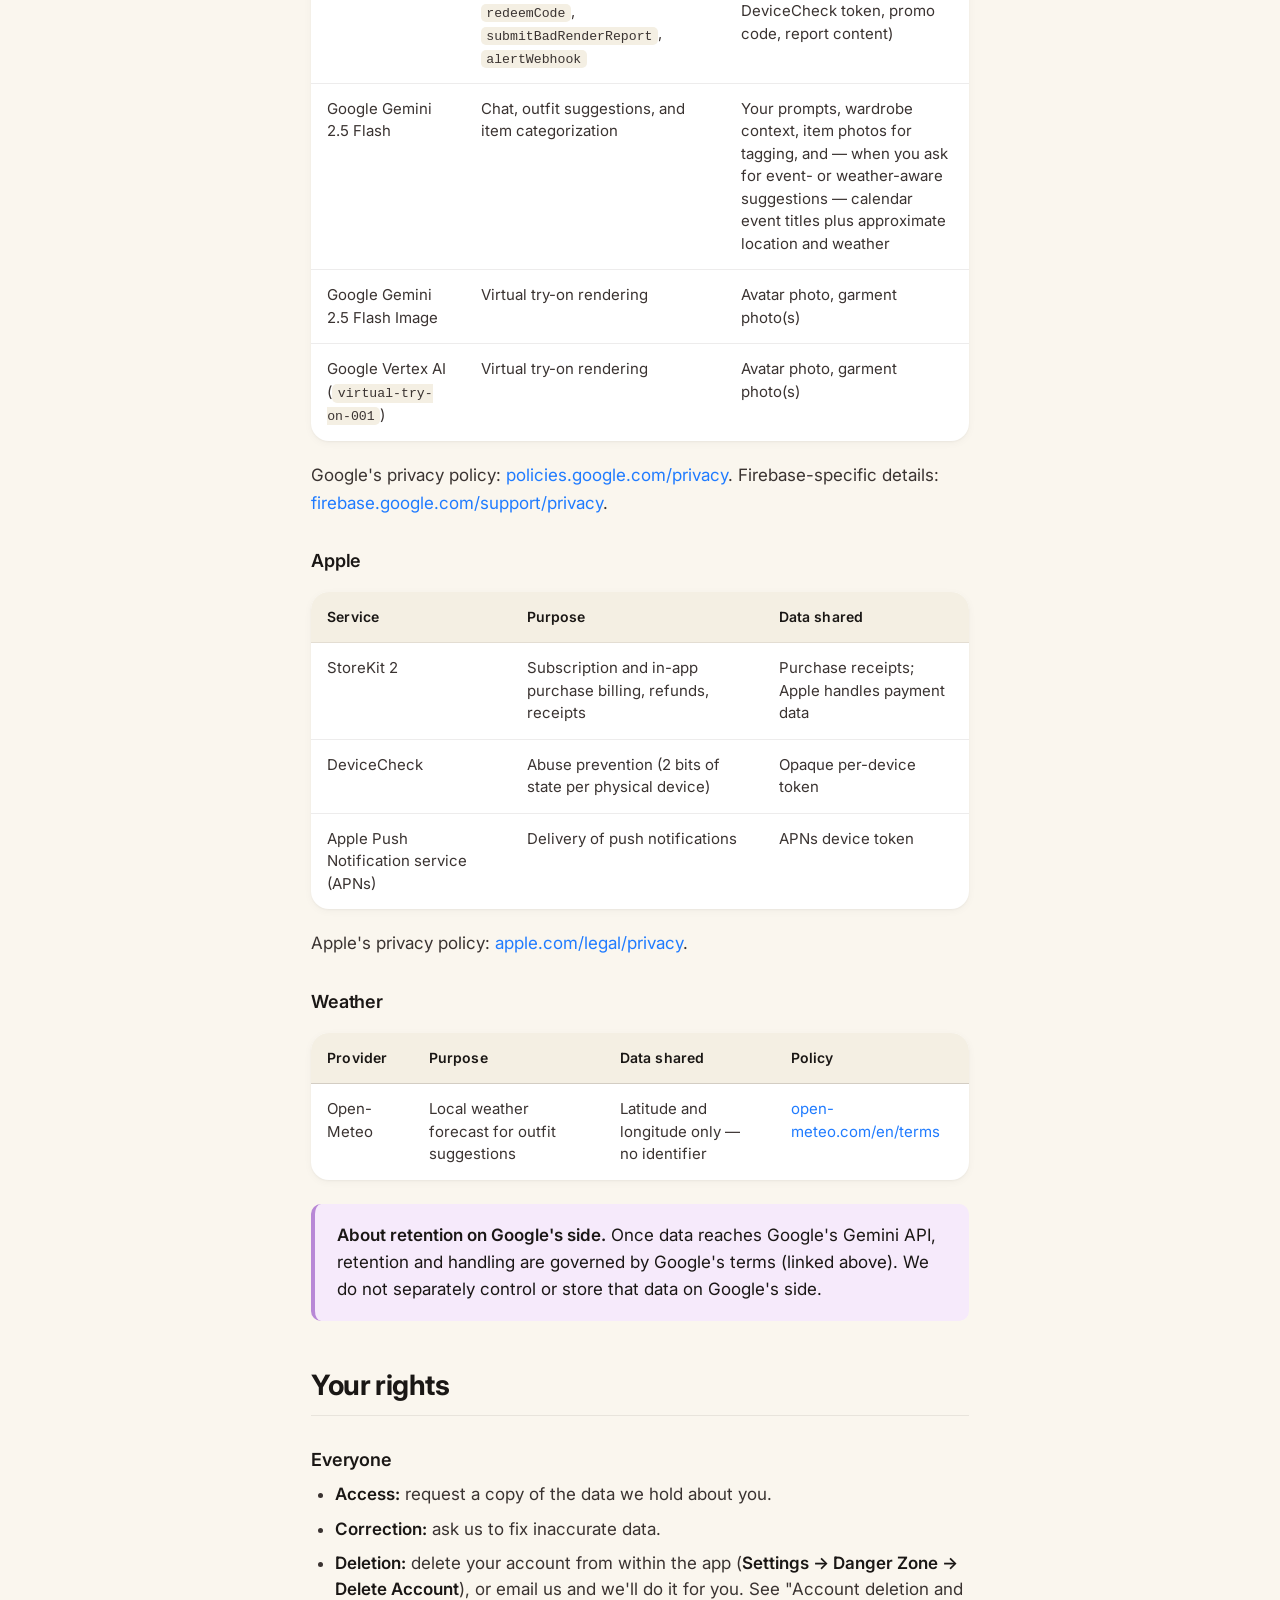
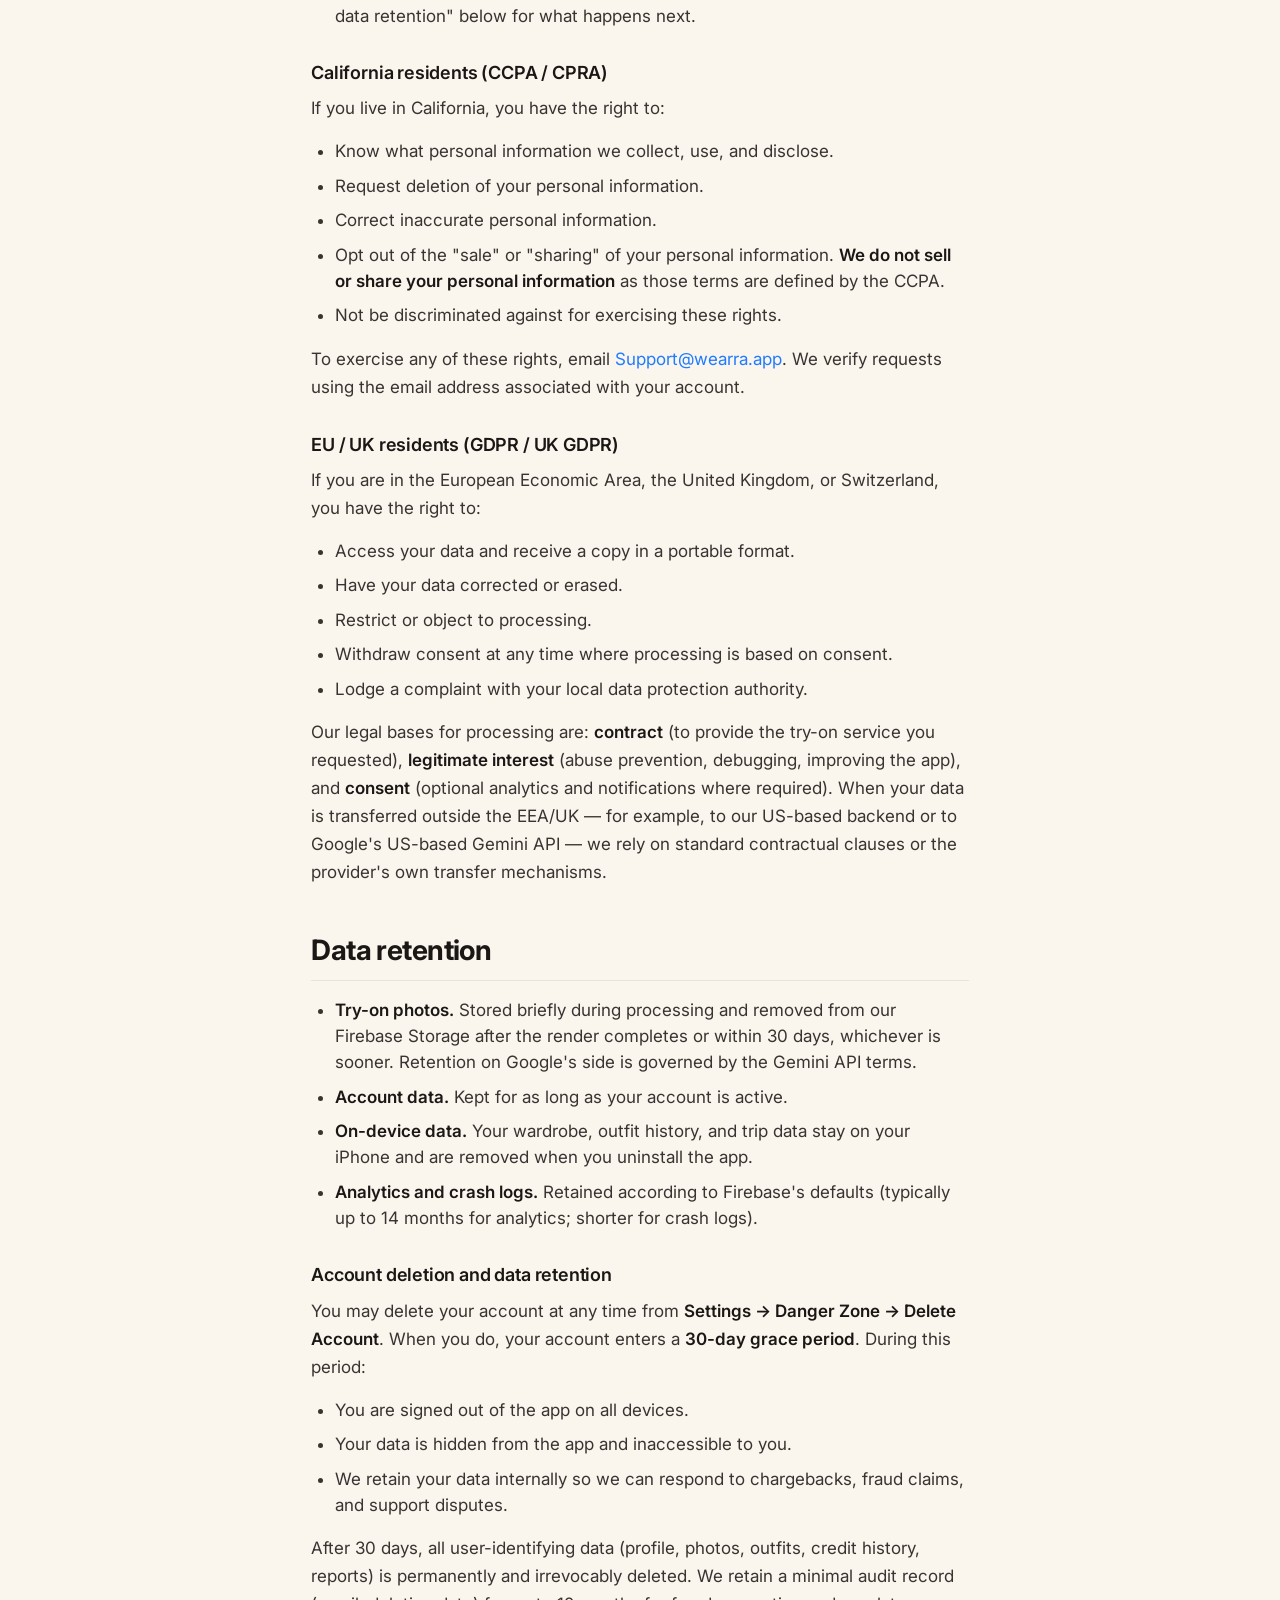
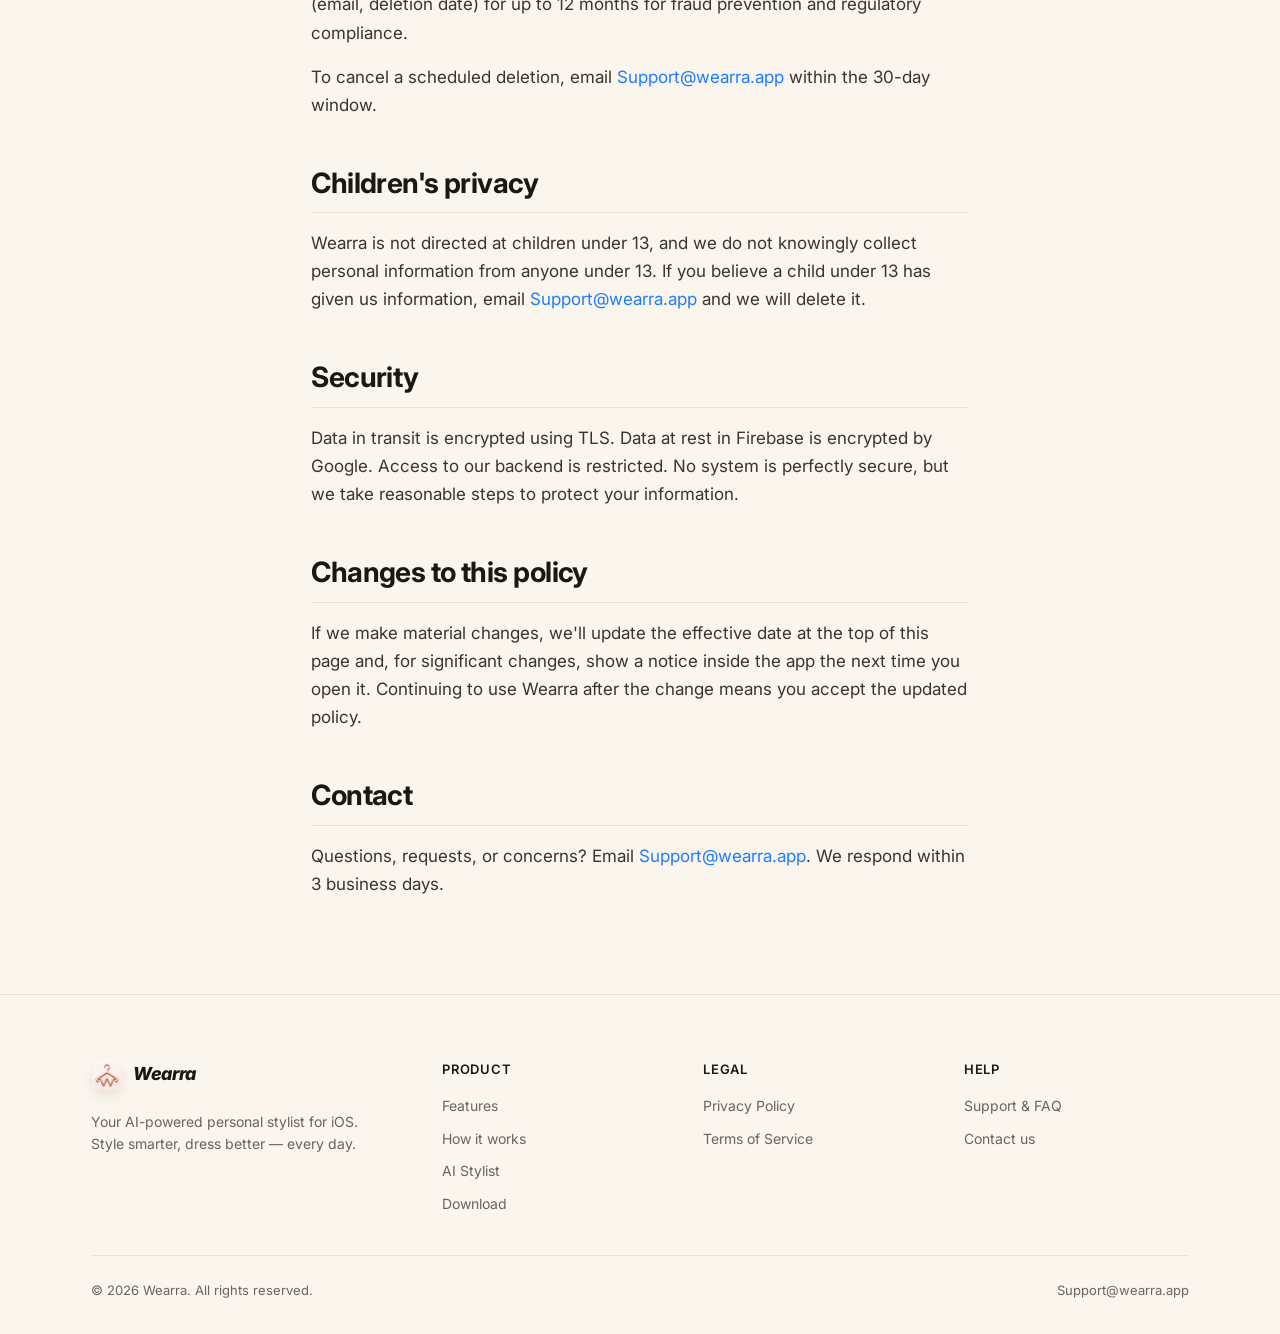
==== commit af420f64: "Update Wearra website" ====
--- a/privacy.html
+++ b/privacy.html
@@ -49,7 +49,7 @@
   <h1>Privacy <em>Policy</em></h1>
   <p class="meta">Wearra · Effective April 20, 2026</p>
 
-  <p>This Privacy Policy explains what information Wearra collects when you use the app, why we collect it, and the choices you have. We try to say this in plain English — if anything is unclear, email us at <a href="mailto:batchcompressvideos@gmail.com">batchcompressvideos@gmail.com</a>.</p>
+  <p>This Privacy Policy explains what information Wearra collects when you use the app, why we collect it, and the choices you have. We try to say this in plain English — if anything is unclear, email us at <a href="mailto:Support@wearra.app">Support@wearra.app</a>.</p>
 
   <p>Wearra is operated by Eli Linden, a sole developer operating in the United States ("we," "us," or "Wearra").</p>
 
@@ -203,7 +203,7 @@
     <li>Opt out of the "sale" or "sharing" of your personal information. <strong>We do not sell or share your personal information</strong> as those terms are defined by the CCPA.</li>
     <li>Not be discriminated against for exercising these rights.</li>
   </ul>
-  <p>To exercise any of these rights, email <a href="mailto:batchcompressvideos@gmail.com">batchcompressvideos@gmail.com</a>. We verify requests using the email address associated with your account.</p>
+  <p>To exercise any of these rights, email <a href="mailto:Support@wearra.app">Support@wearra.app</a>. We verify requests using the email address associated with your account.</p>
 
   <h3>EU / UK residents (GDPR / UK GDPR)</h3>
   <p>If you are in the European Economic Area, the United Kingdom, or Switzerland, you have the right to:</p>
@@ -232,10 +232,10 @@
     <li>We retain your data internally so we can respond to chargebacks, fraud claims, and support disputes.</li>
   </ul>
   <p>After 30 days, all user-identifying data (profile, photos, outfits, credit history, reports) is permanently and irrevocably deleted. We retain a minimal audit record (email, deletion date) for up to 12 months for fraud prevention and regulatory compliance.</p>
-  <p>To cancel a scheduled deletion, email <a href="mailto:batchcompressvideos@gmail.com">batchcompressvideos@gmail.com</a> within the 30-day window.</p>
+  <p>To cancel a scheduled deletion, email <a href="mailto:Support@wearra.app">Support@wearra.app</a> within the 30-day window.</p>
 
   <h2>Children's privacy</h2>
-  <p>Wearra is not directed at children under 13, and we do not knowingly collect personal information from anyone under 13. If you believe a child under 13 has given us information, email <a href="mailto:batchcompressvideos@gmail.com">batchcompressvideos@gmail.com</a> and we will delete it.</p>
+  <p>Wearra is not directed at children under 13, and we do not knowingly collect personal information from anyone under 13. If you believe a child under 13 has given us information, email <a href="mailto:Support@wearra.app">Support@wearra.app</a> and we will delete it.</p>
 
   <h2>Security</h2>
   <p>Data in transit is encrypted using TLS. Data at rest in Firebase is encrypted by Google. Access to our backend is restricted. No system is perfectly secure, but we take reasonable steps to protect your information.</p>
@@ -244,7 +244,7 @@
   <p>If we make material changes, we'll update the effective date at the top of this page and, for significant changes, show a notice inside the app the next time you open it. Continuing to use Wearra after the change means you accept the updated policy.</p>
 
   <h2>Contact</h2>
-  <p>Questions, requests, or concerns? Email <a href="mailto:batchcompressvideos@gmail.com">batchcompressvideos@gmail.com</a>. We respond within 3 business days.</p>
+  <p>Questions, requests, or concerns? Email <a href="mailto:Support@wearra.app">Support@wearra.app</a>. We respond within 3 business days.</p>
 
 </article>
 </main>
@@ -279,13 +279,13 @@
         <h3>Help</h3>
         <ul>
           <li><a href="support.html">Support &amp; FAQ</a></li>
-          <li><a href="mailto:batchcompressvideos@gmail.com">Contact us</a></li>
+          <li><a href="mailto:Support@wearra.app">Contact us</a></li>
         </ul>
       </div>
     </div>
     <div class="footer__bot">
       <span>© <span id="yr"></span> Wearra. All rights reserved.</span>
-      <span><a href="mailto:batchcompressvideos@gmail.com">batchcompressvideos@gmail.com</a></span>
+      <span><a href="mailto:Support@wearra.app">Support@wearra.app</a></span>
     </div>
   </div>
 </footer>
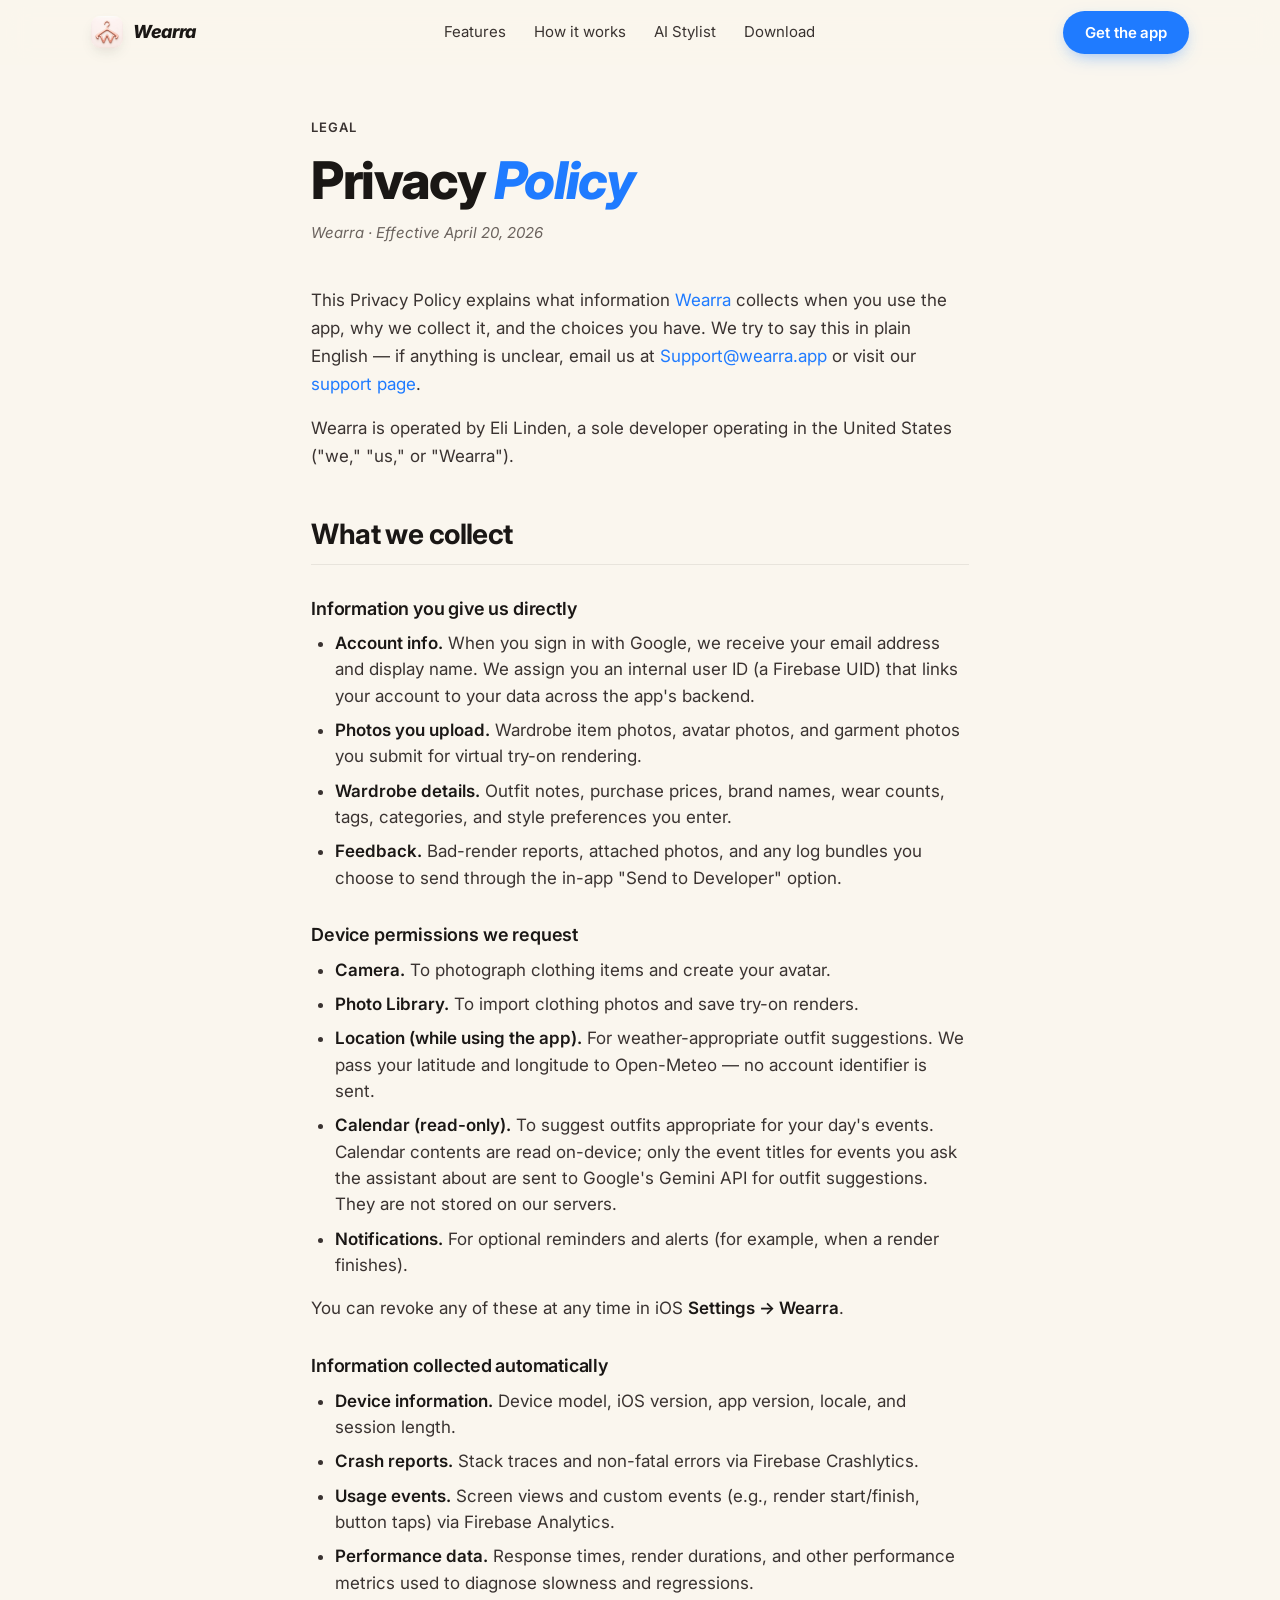
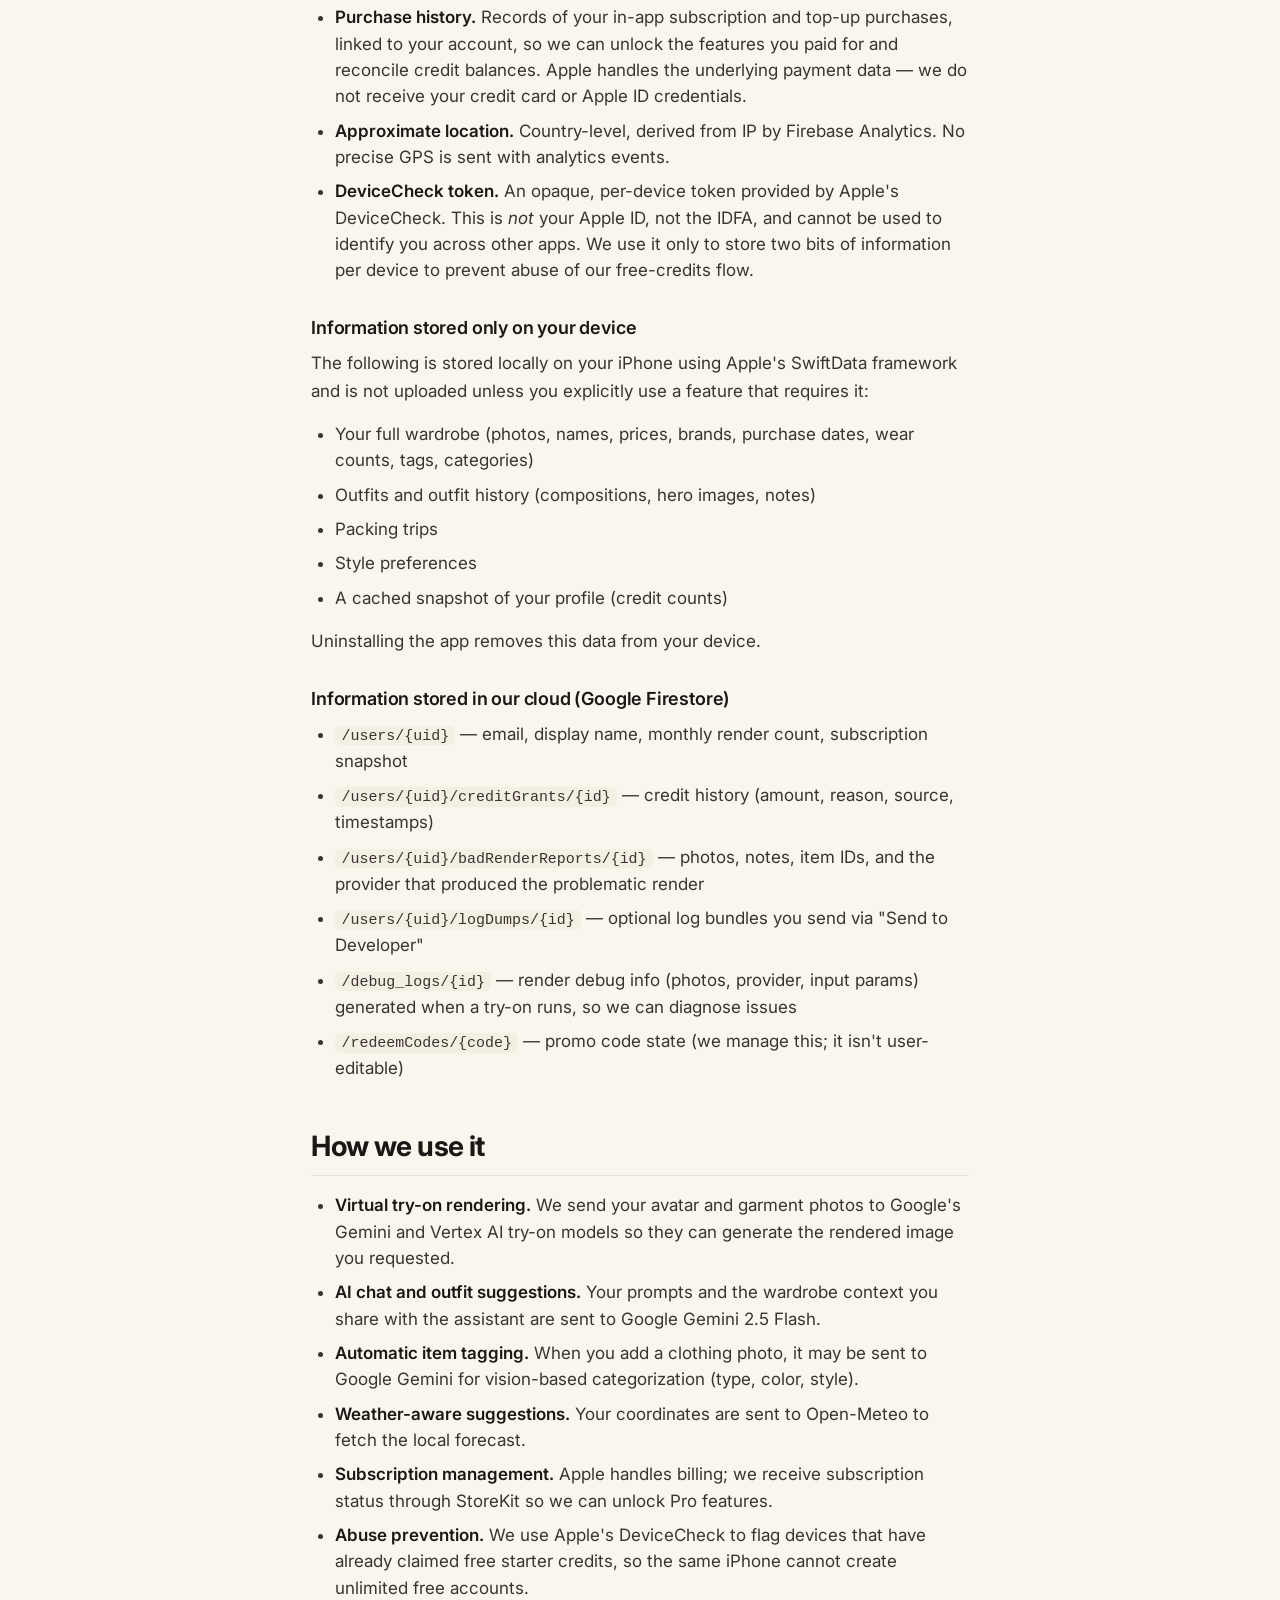
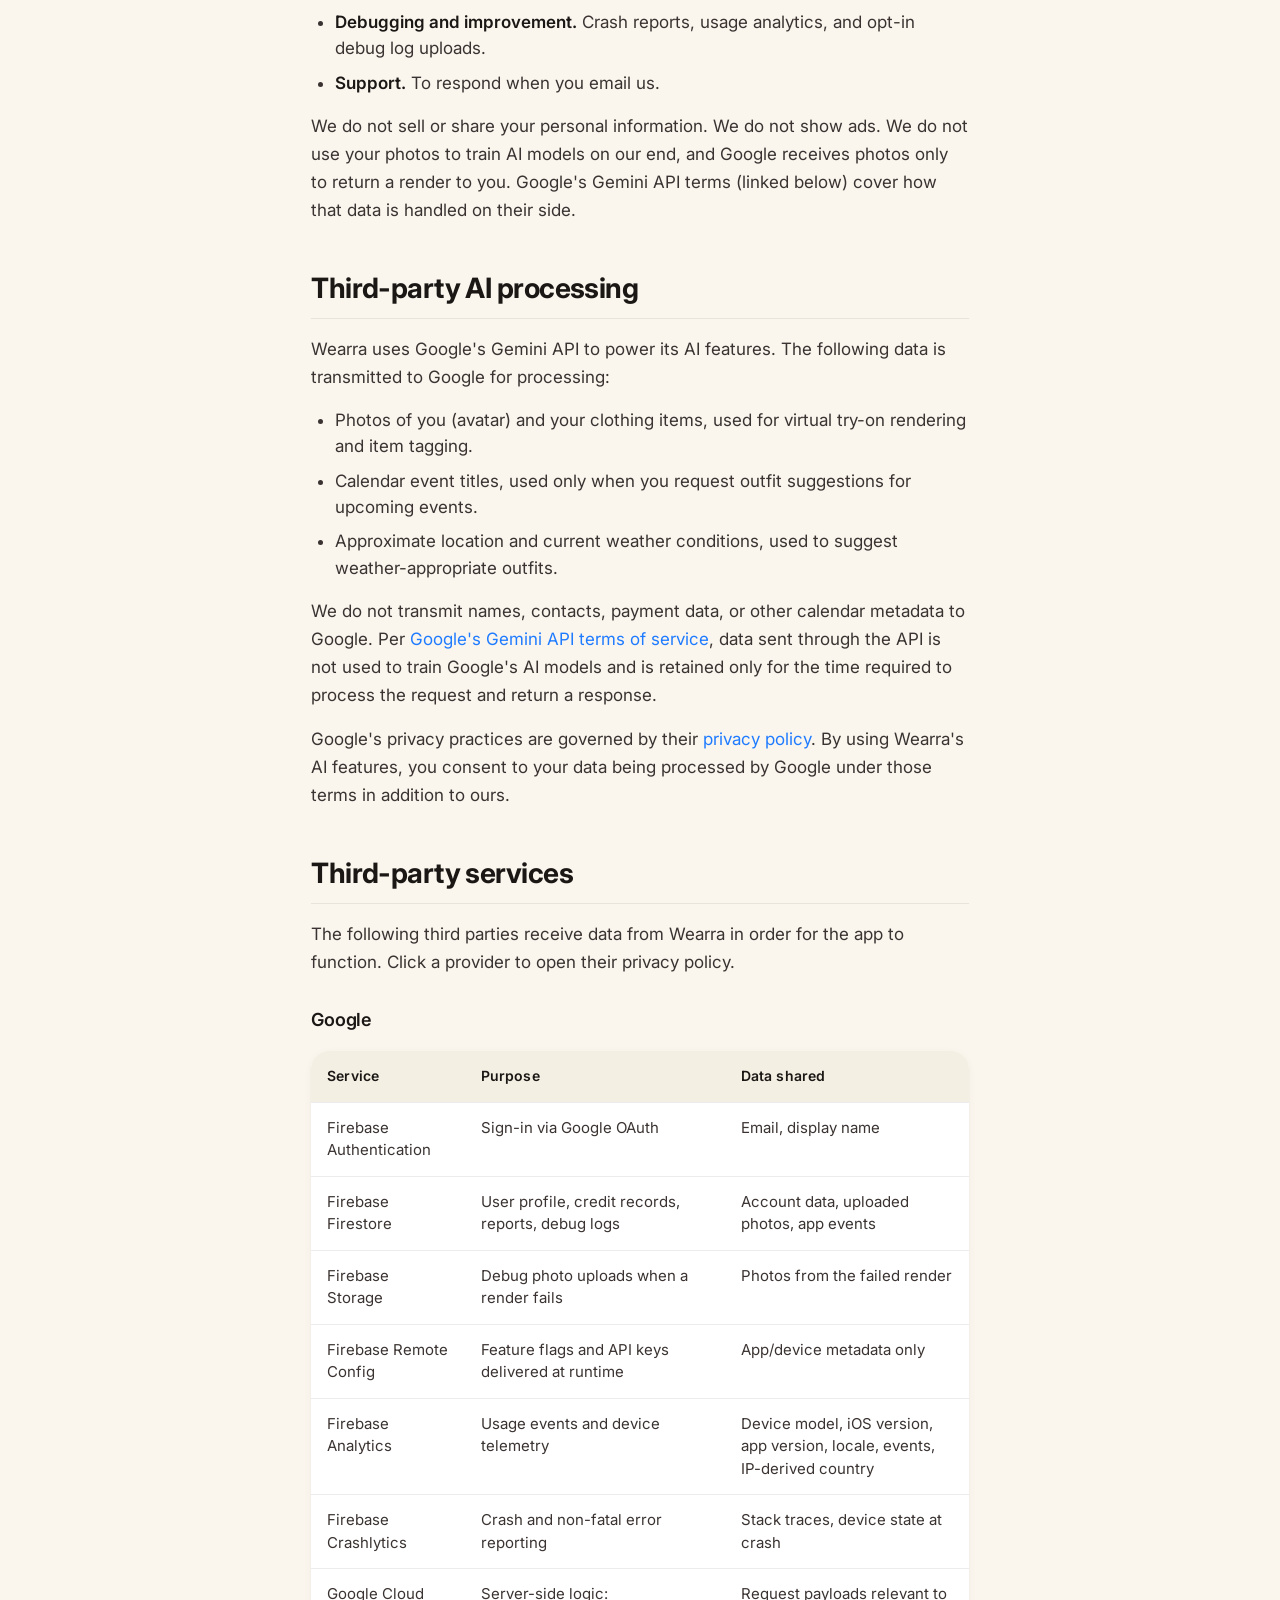
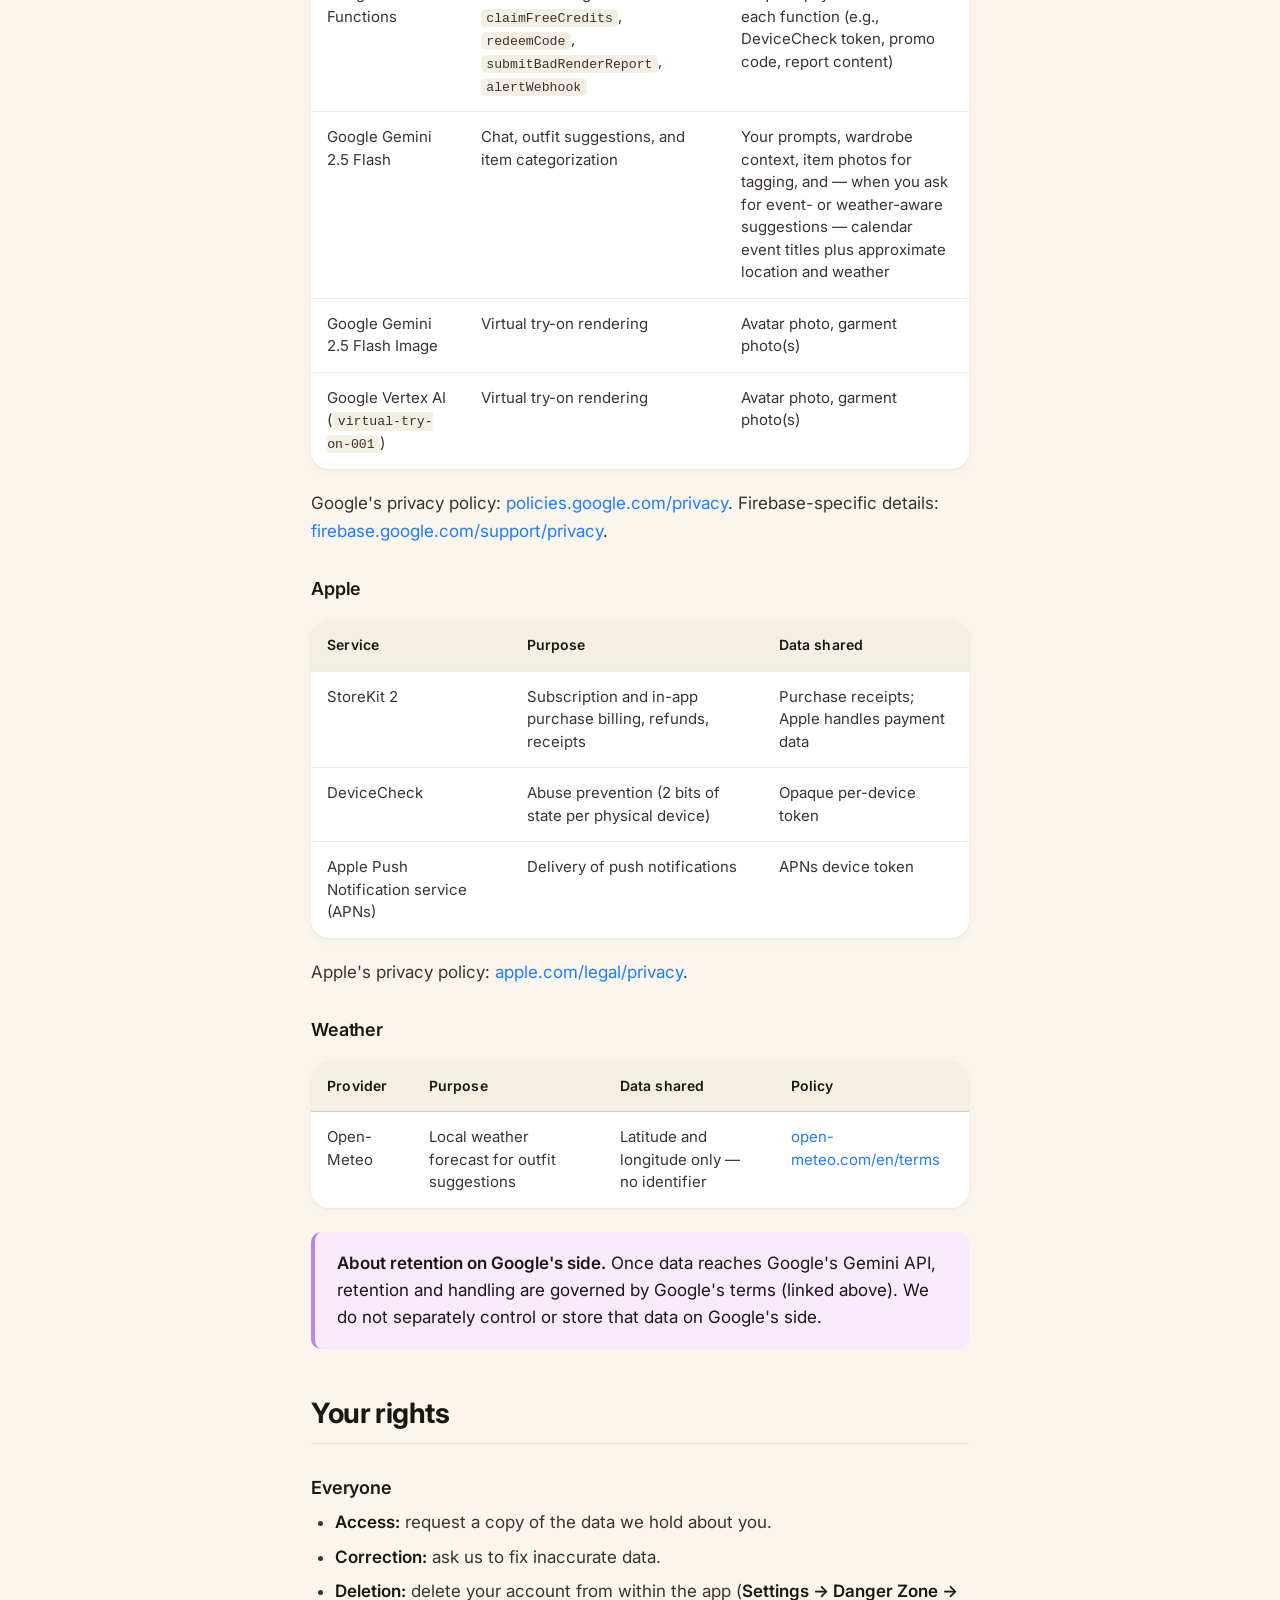
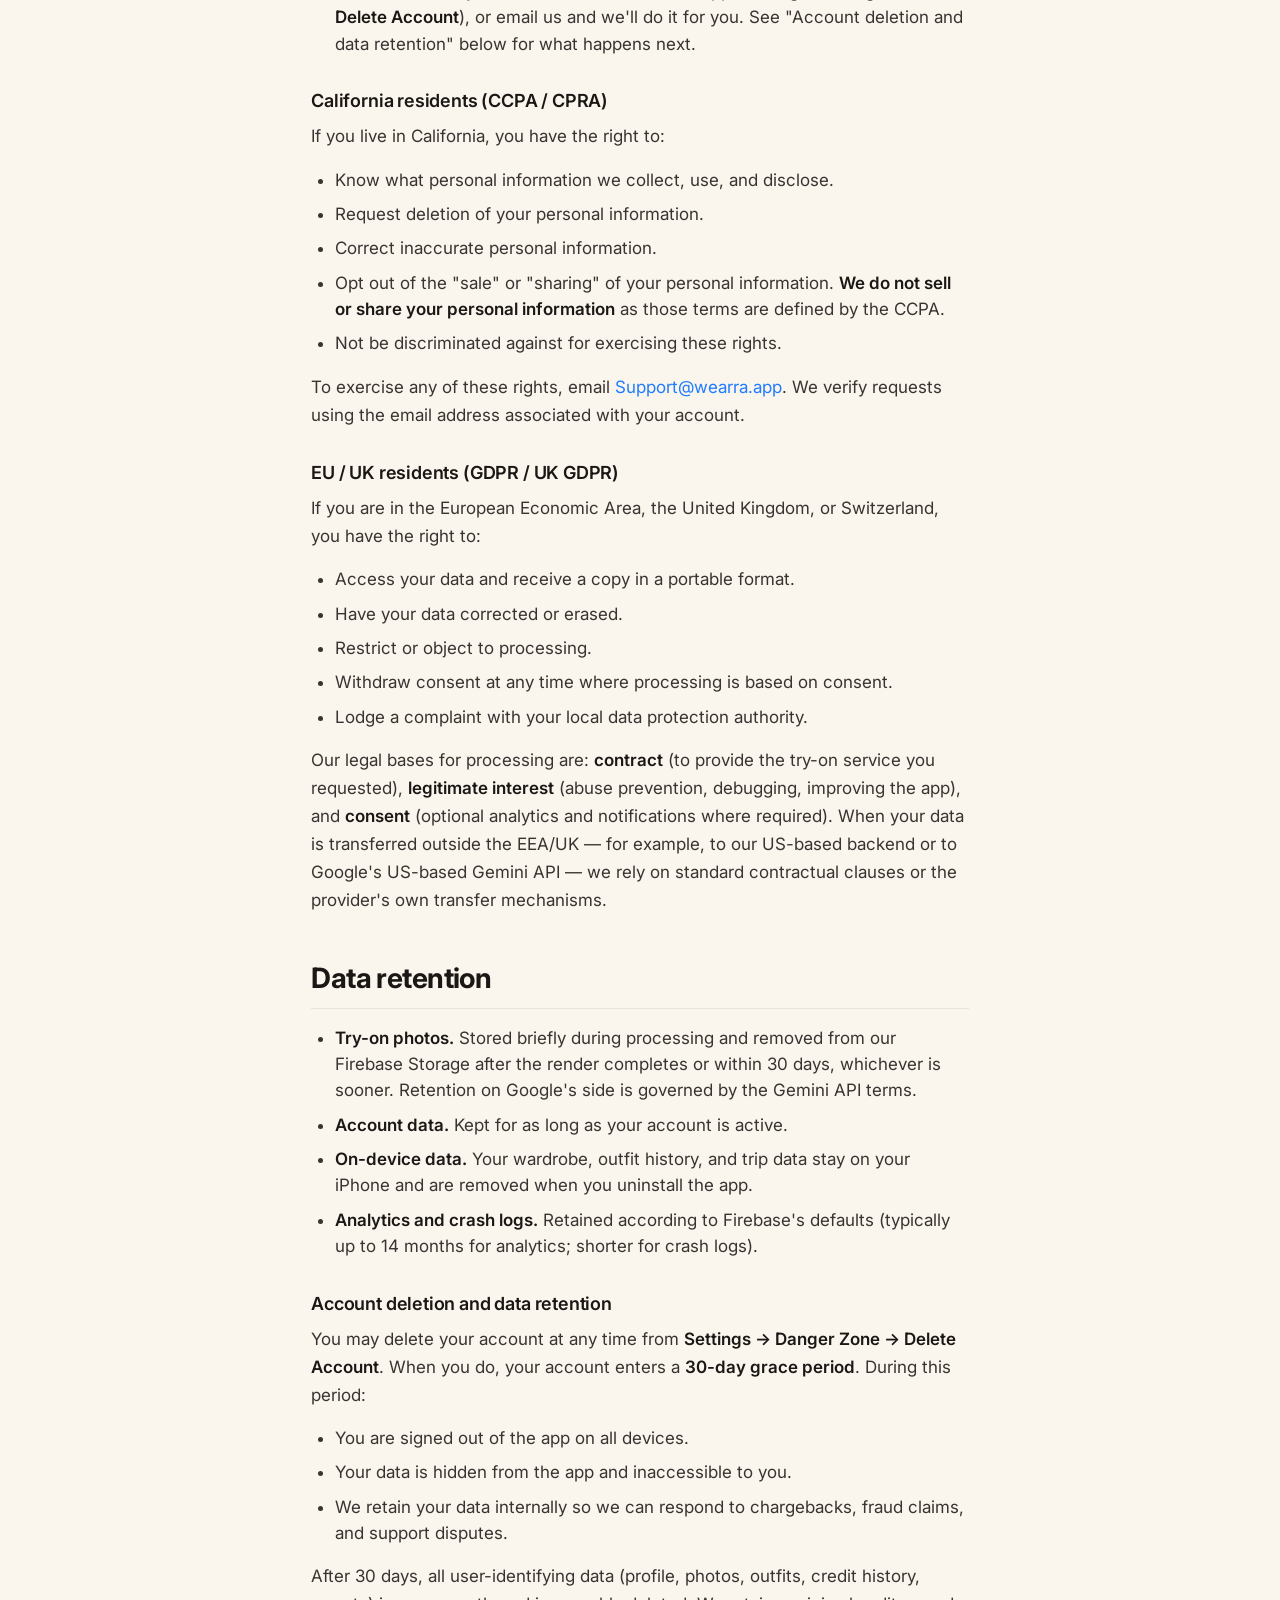
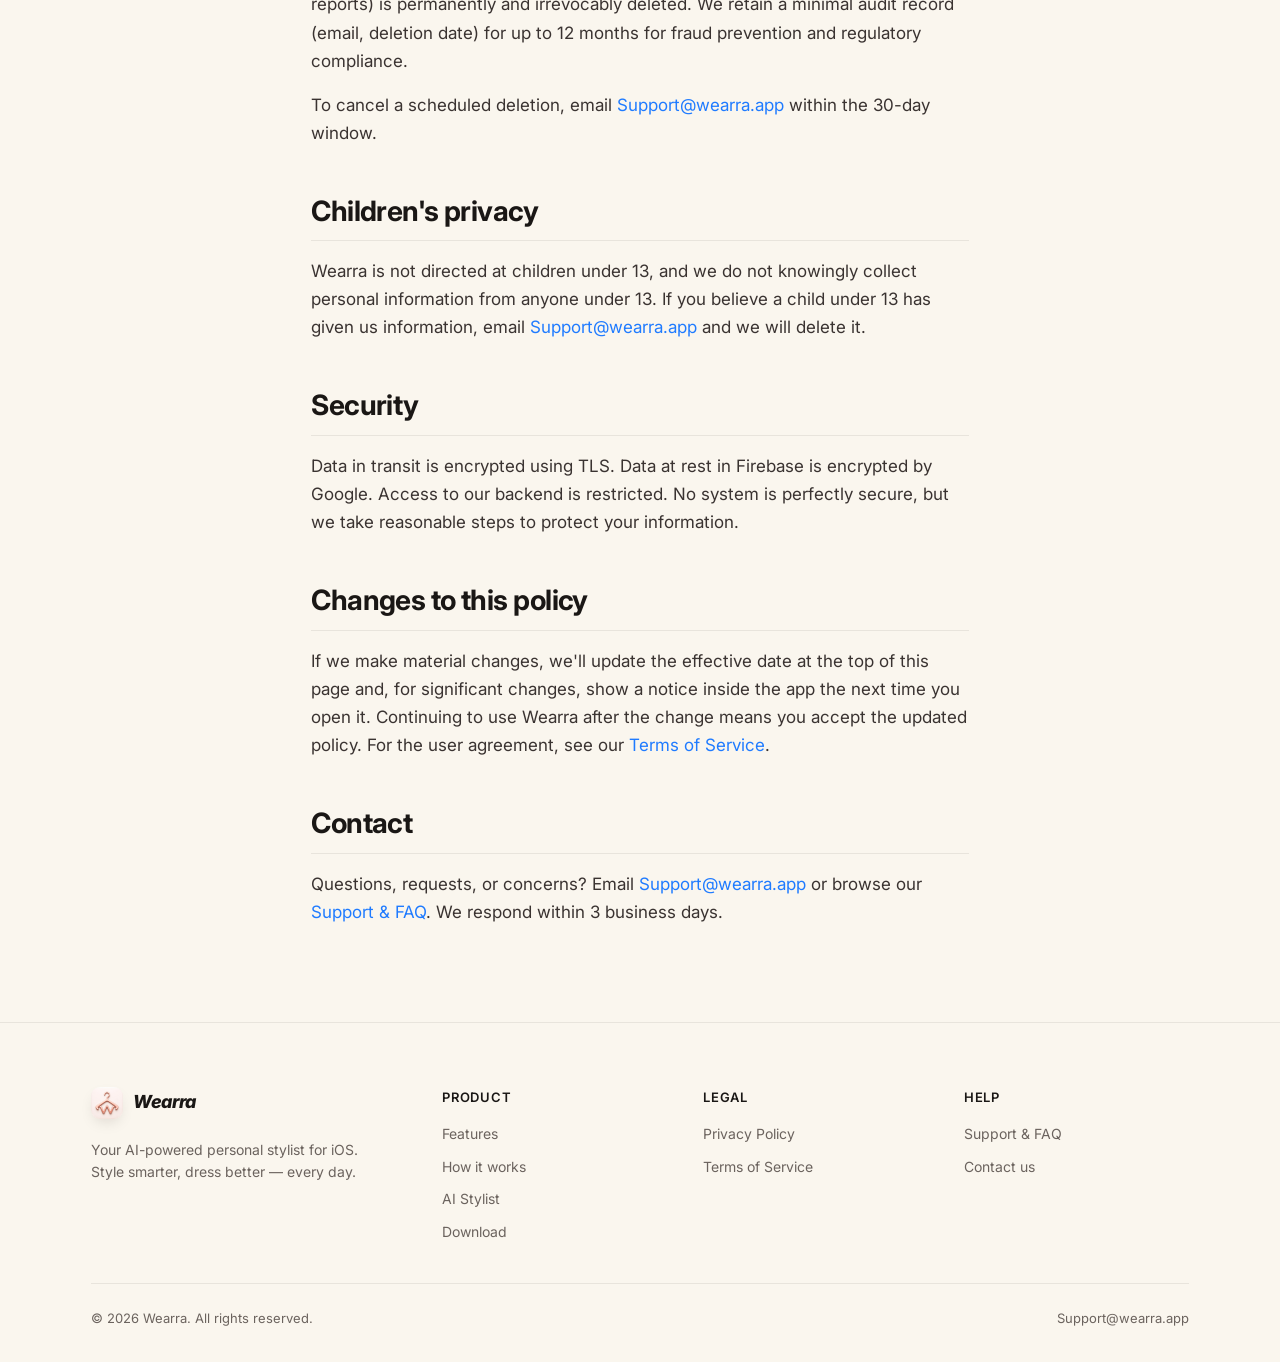
==== commit a091cf61: "Initial commit" ====
--- a/privacy.html
+++ b/privacy.html
@@ -22,6 +22,37 @@
 <link rel="preconnect" href="https://fonts.gstatic.com" crossorigin>
 <link href="https://fonts.googleapis.com/css2?family=Inter:ital,wght@0,400;0,500;0,600;0,700;0,800;1,500;1,700;1,800&display=swap" rel="stylesheet">
 <link rel="stylesheet" href="styles.css">
+<script type="application/ld+json">
+{
+  "@context": "https://schema.org",
+  "@graph": [
+    {
+      "@type": "BreadcrumbList",
+      "itemListElement": [
+        { "@type": "ListItem", "position": 1, "name": "Home", "item": "https://elilinden.github.io/Wearra/" },
+        { "@type": "ListItem", "position": 2, "name": "Privacy Policy", "item": "https://elilinden.github.io/Wearra/privacy.html" }
+      ]
+    },
+    {
+      "@type": "Article",
+      "headline": "Privacy Policy",
+      "description": "What Wearra collects, how we use it, and the choices you have. Plain-English privacy policy for the Wearra iOS app.",
+      "url": "https://elilinden.github.io/Wearra/privacy.html",
+      "image": "https://elilinden.github.io/Wearra/og-image.png",
+      "datePublished": "2026-04-20",
+      "dateModified": "2026-05-21",
+      "inLanguage": "en-US",
+      "author": { "@type": "Organization", "name": "Wearra", "url": "https://elilinden.github.io/Wearra/" },
+      "publisher": {
+        "@type": "Organization",
+        "name": "Wearra",
+        "logo": { "@type": "ImageObject", "url": "https://elilinden.github.io/Wearra/og-image.png" }
+      },
+      "mainEntityOfPage": { "@type": "WebPage", "@id": "https://elilinden.github.io/Wearra/privacy.html" }
+    }
+  ]
+}
+</script>
 </head>
 <body>
 
@@ -49,7 +80,7 @@
   <h1>Privacy <em>Policy</em></h1>
   <p class="meta">Wearra · Effective April 20, 2026</p>
 
-  <p>This Privacy Policy explains what information Wearra collects when you use the app, why we collect it, and the choices you have. We try to say this in plain English — if anything is unclear, email us at <a href="mailto:Support@wearra.app">Support@wearra.app</a>.</p>
+  <p>This Privacy Policy explains what information <a href="index.html">Wearra</a> collects when you use the app, why we collect it, and the choices you have. We try to say this in plain English — if anything is unclear, email us at <a href="mailto:Support@wearra.app">Support@wearra.app</a> or visit our <a href="support.html">support page</a>.</p>
 
   <p>Wearra is operated by Eli Linden, a sole developer operating in the United States ("we," "us," or "Wearra").</p>
 
@@ -241,10 +272,10 @@
   <p>Data in transit is encrypted using TLS. Data at rest in Firebase is encrypted by Google. Access to our backend is restricted. No system is perfectly secure, but we take reasonable steps to protect your information.</p>
 
   <h2>Changes to this policy</h2>
-  <p>If we make material changes, we'll update the effective date at the top of this page and, for significant changes, show a notice inside the app the next time you open it. Continuing to use Wearra after the change means you accept the updated policy.</p>
+  <p>If we make material changes, we'll update the effective date at the top of this page and, for significant changes, show a notice inside the app the next time you open it. Continuing to use Wearra after the change means you accept the updated policy. For the user agreement, see our <a href="terms.html">Terms of Service</a>.</p>
 
   <h2>Contact</h2>
-  <p>Questions, requests, or concerns? Email <a href="mailto:Support@wearra.app">Support@wearra.app</a>. We respond within 3 business days.</p>
+  <p>Questions, requests, or concerns? Email <a href="mailto:Support@wearra.app">Support@wearra.app</a> or browse our <a href="support.html">Support &amp; FAQ</a>. We respond within 3 business days.</p>
 
 </article>
 </main>
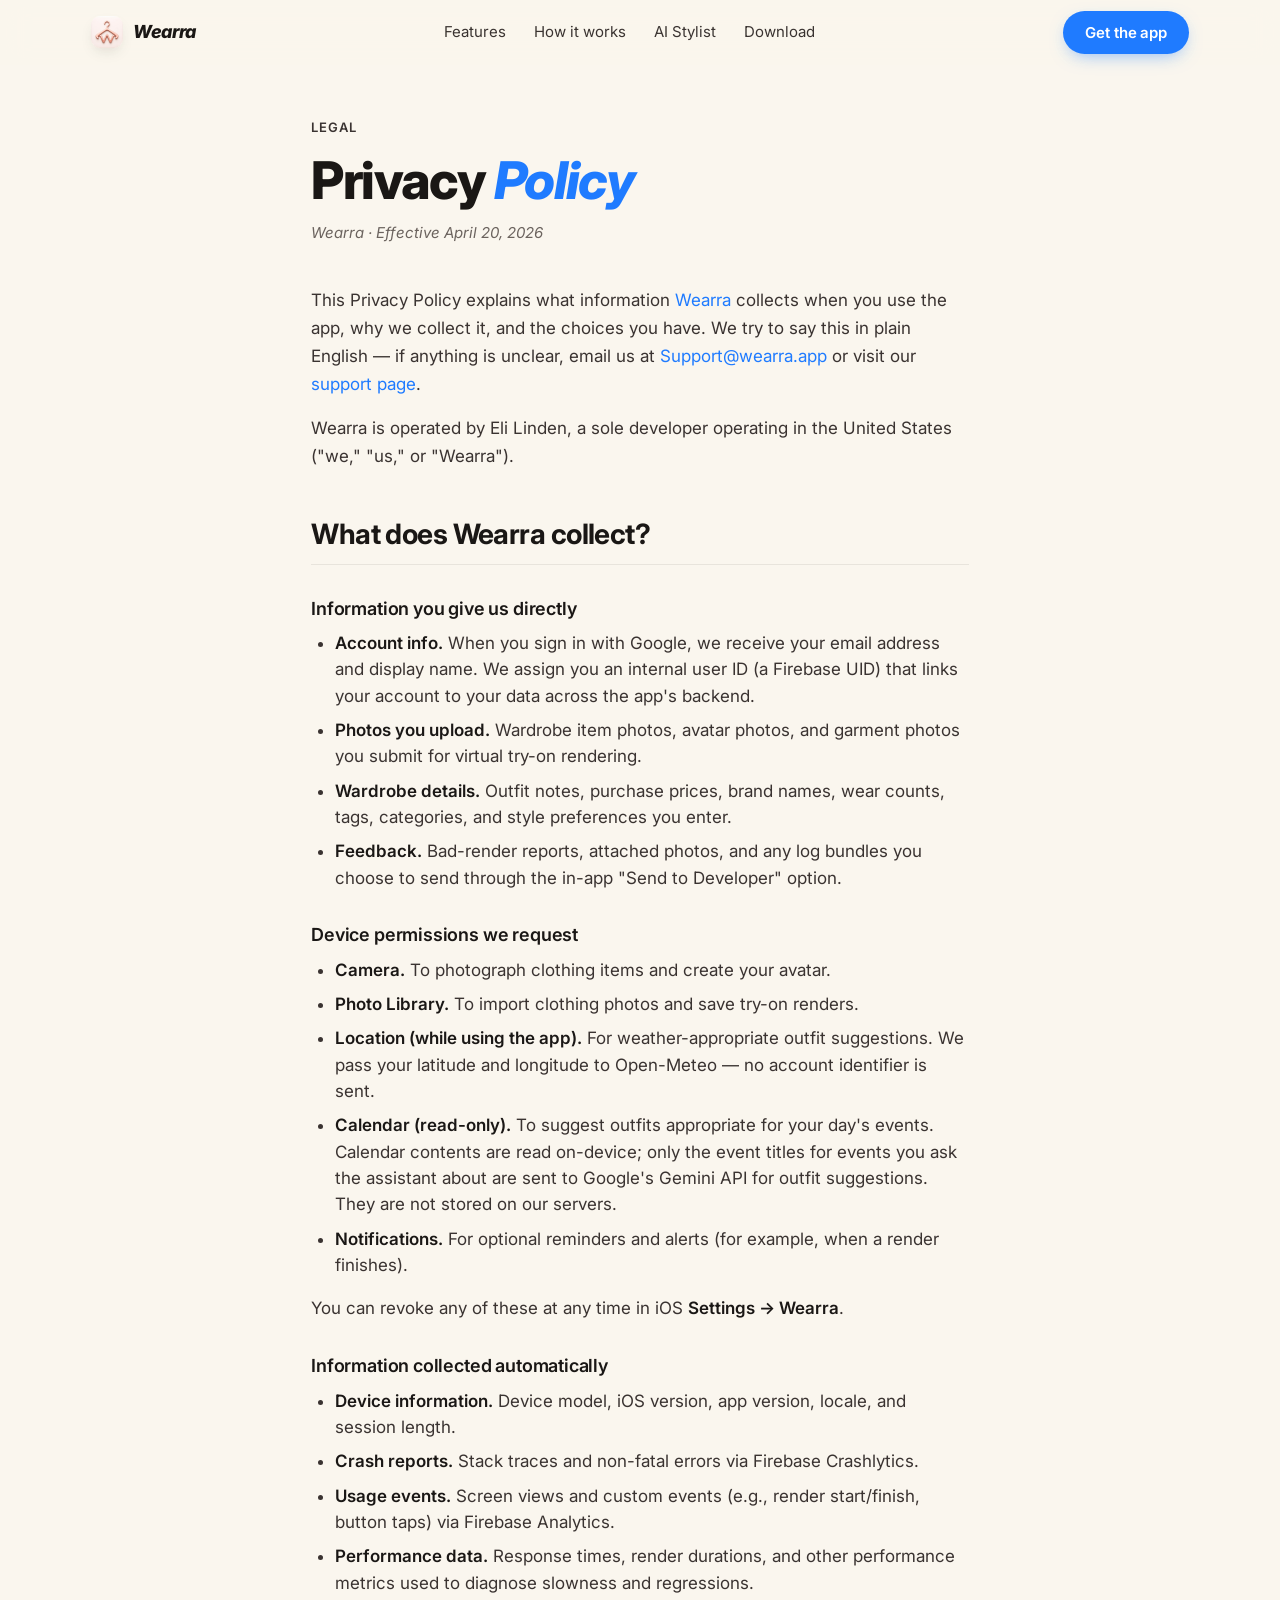
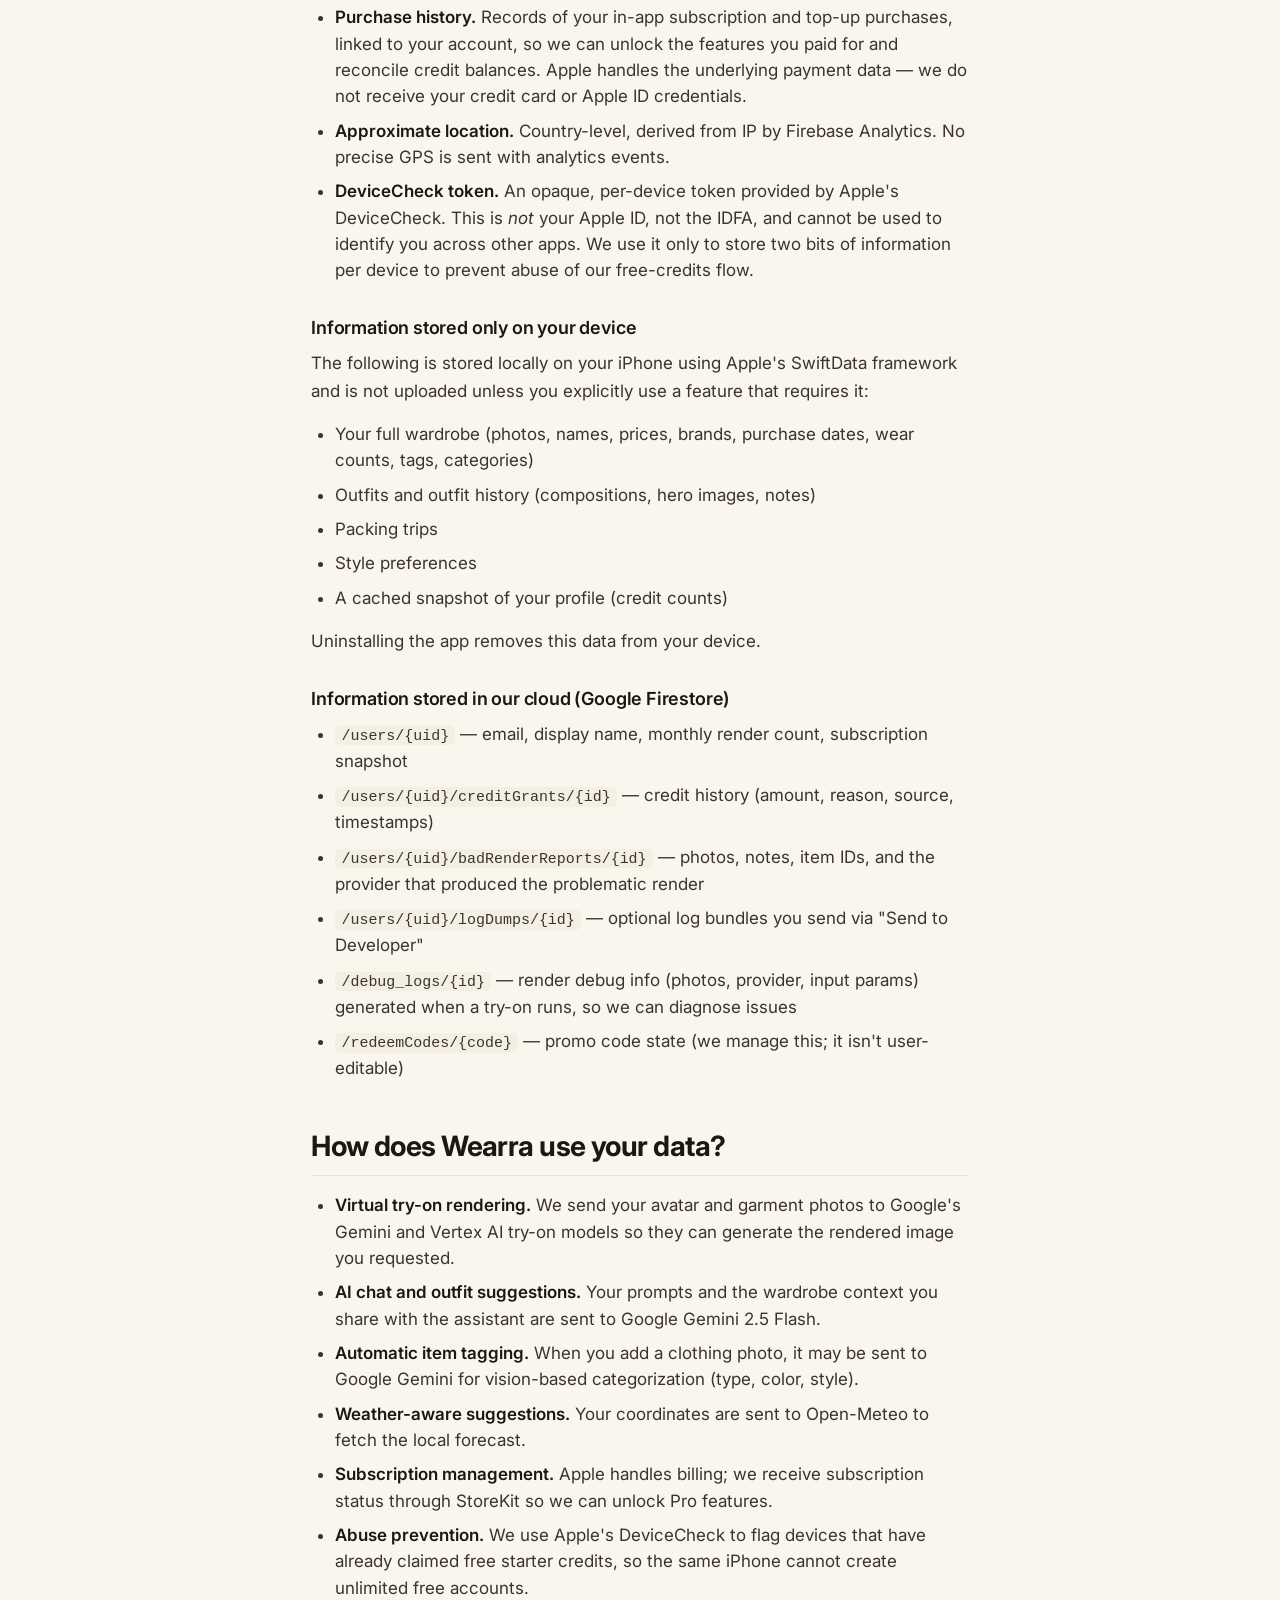
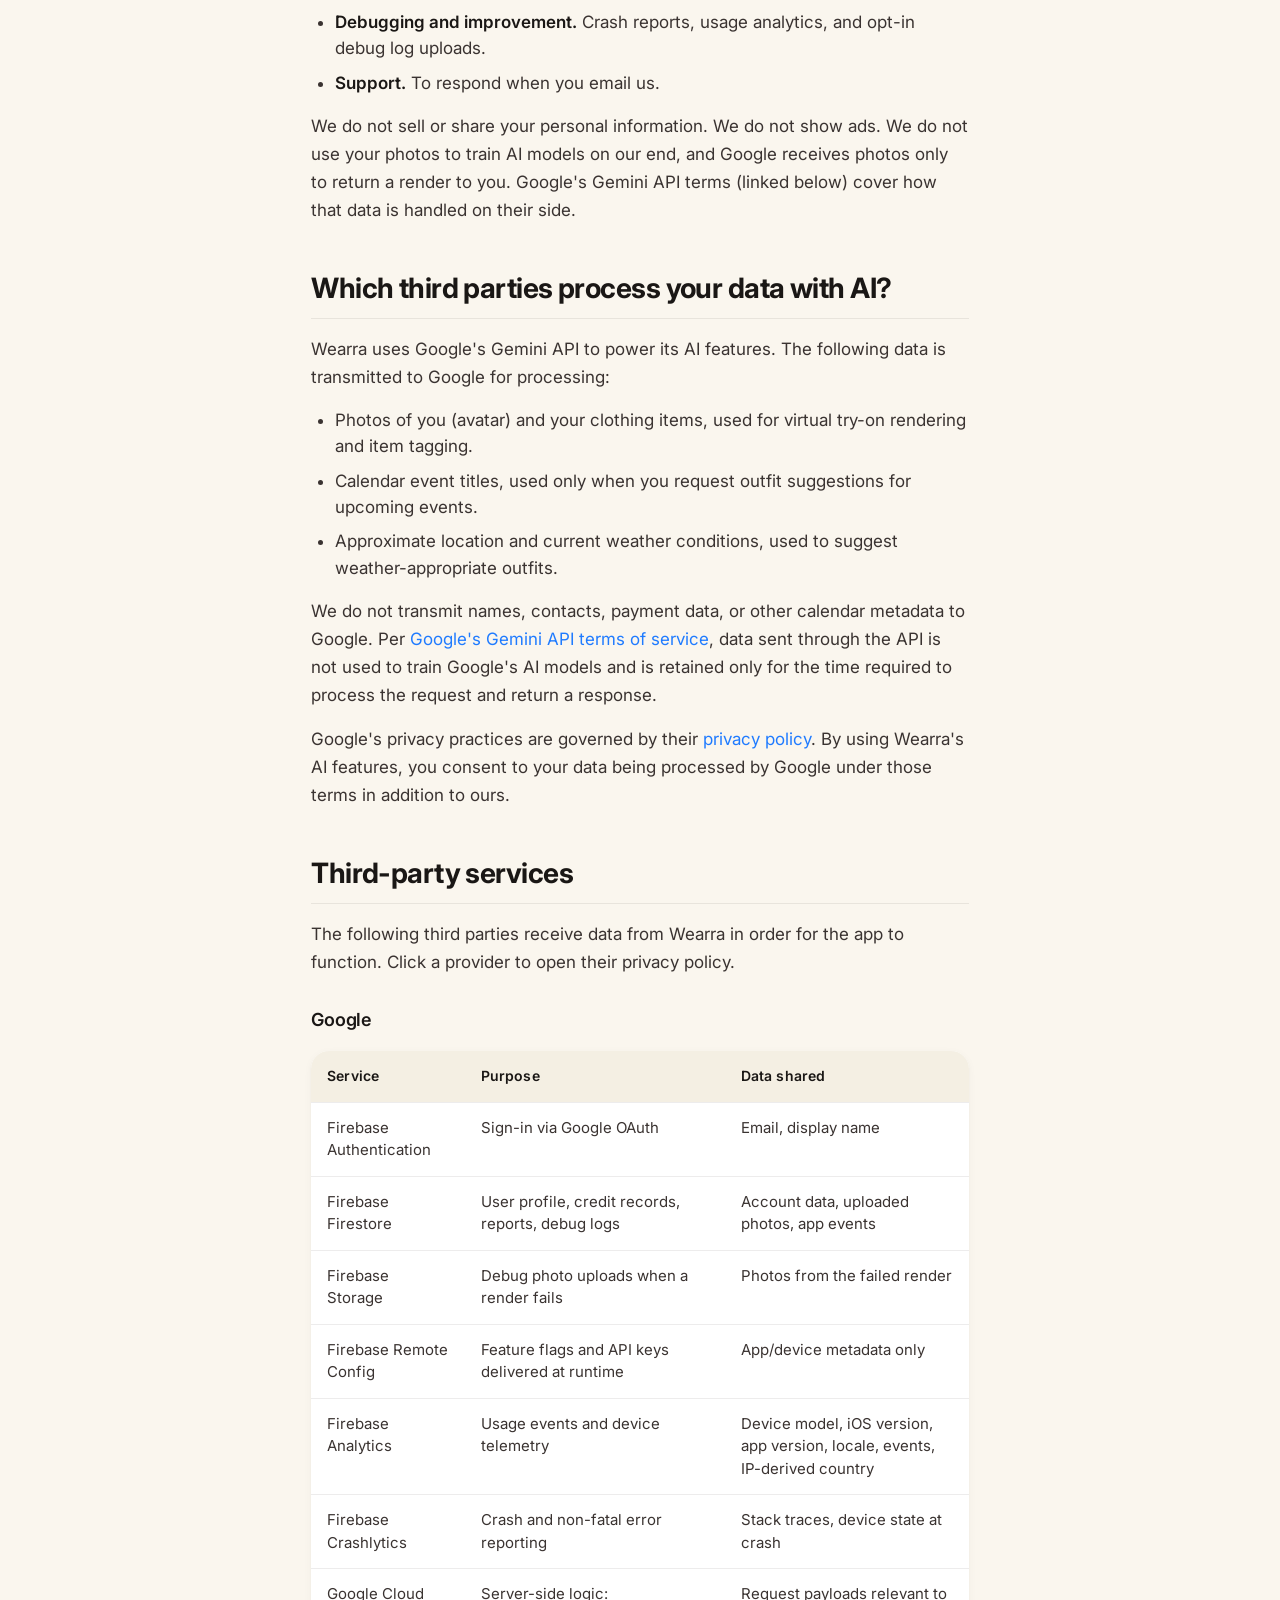
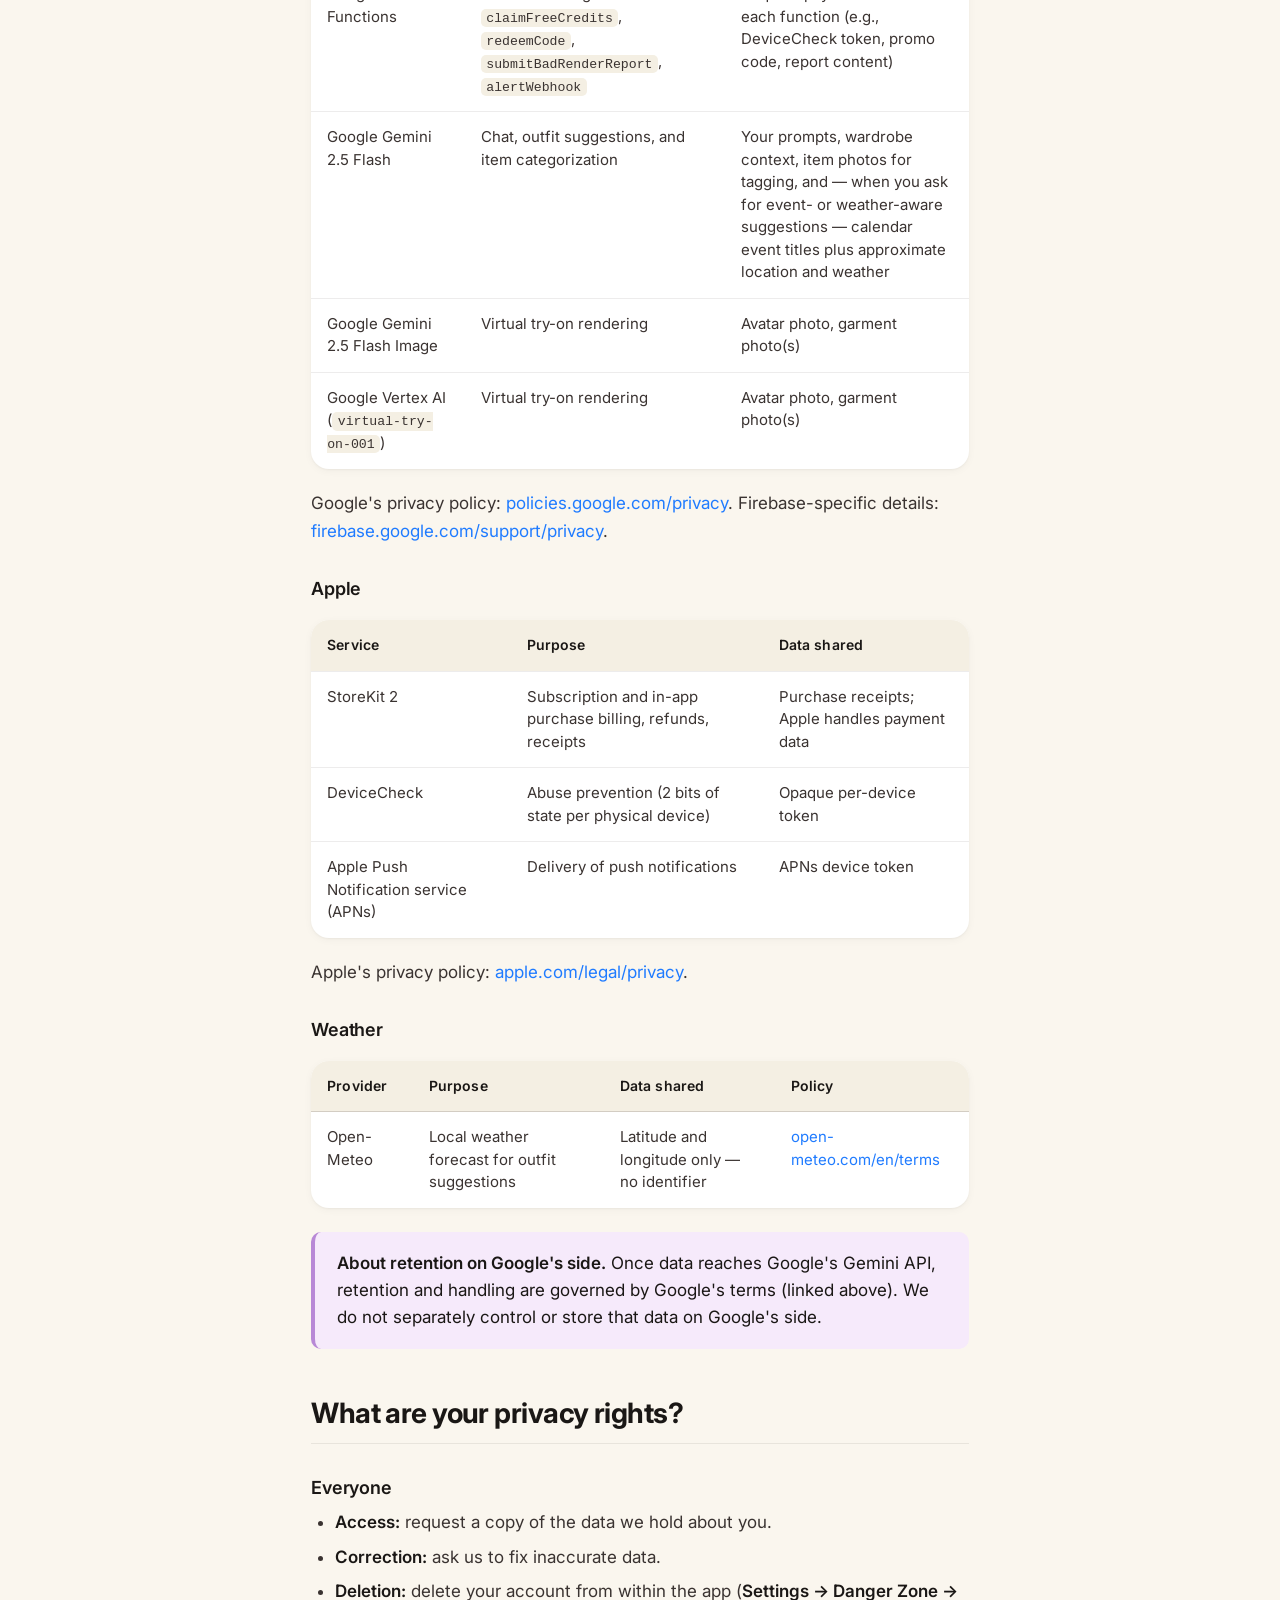
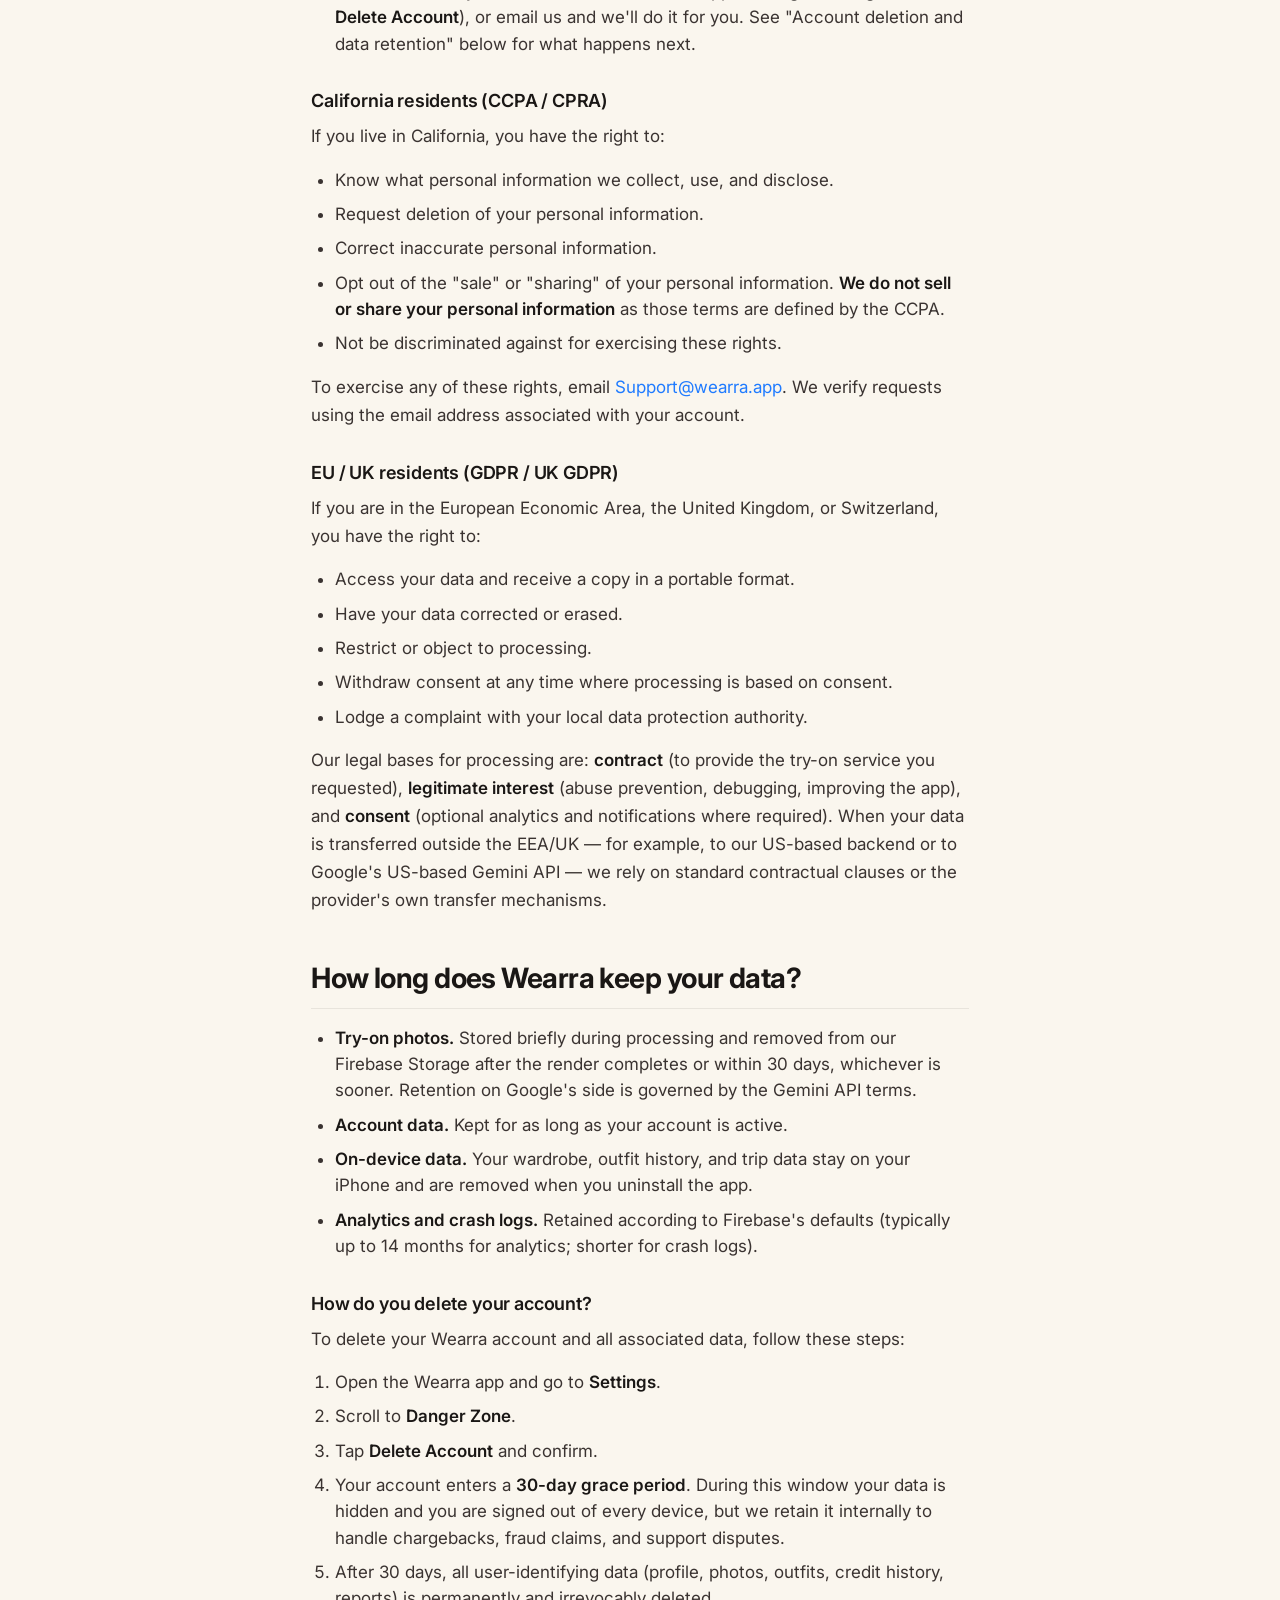
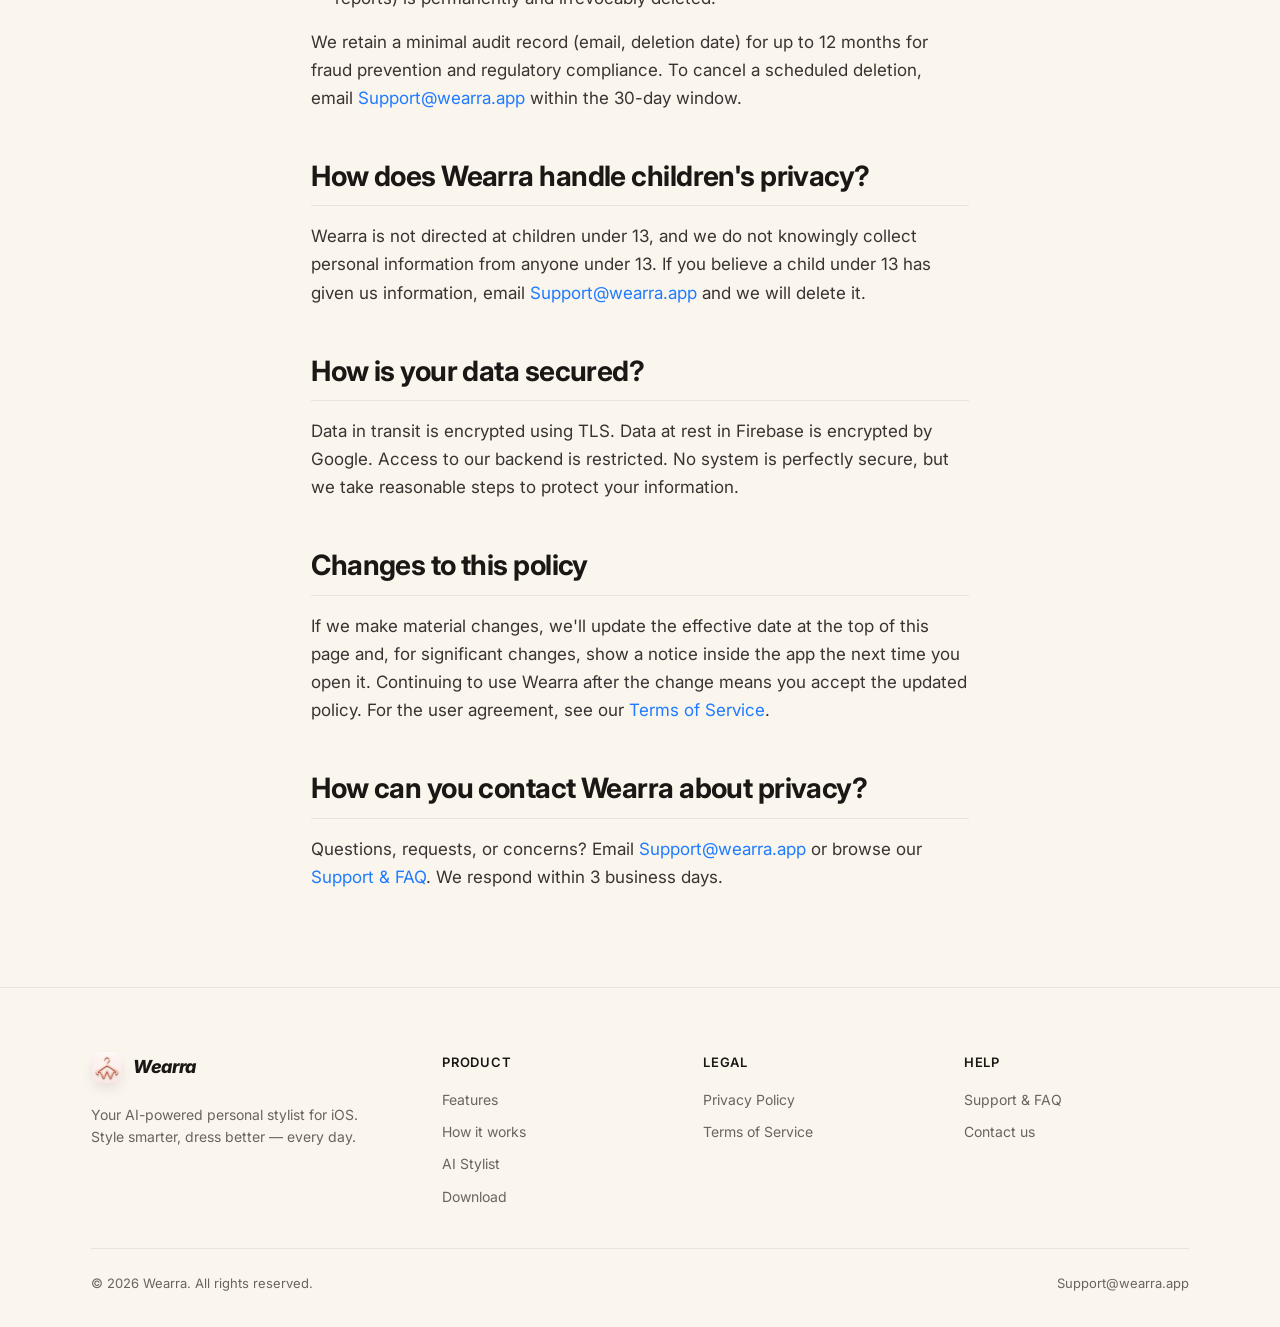
==== commit d497356a: "Initial commit" ====
--- a/privacy.html
+++ b/privacy.html
@@ -10,11 +10,11 @@
 <meta property="og:title" content="Privacy Policy — Wearra">
 <meta property="og:description" content="What Wearra collects, how we use it, and the choices you have.">
 <meta property="og:type" content="article">
-<meta property="og:url" content="https://elilinden.github.io/Wearra/privacy.html">
-<meta property="og:image" content="https://elilinden.github.io/Wearra/og-image.png">
+<meta property="og:url" content="https://wearra.app/privacy.html">
+<meta property="og:image" content="https://wearra.app/og-image.png">
 <meta name="twitter:card" content="summary_large_image">
-<meta name="twitter:image" content="https://elilinden.github.io/Wearra/og-image.png">
-<link rel="canonical" href="https://elilinden.github.io/Wearra/privacy.html">
+<meta name="twitter:image" content="https://wearra.app/og-image.png">
+<link rel="canonical" href="https://wearra.app/privacy.html">
 <link rel="icon" type="image/jpeg" href="AppleIcon.jpg">
 <link rel="apple-touch-icon" href="AppleIcon.jpg">
 <link rel="alternate" type="text/markdown" href="privacy.md" title="Privacy Policy — Markdown mirror">
@@ -29,26 +29,30 @@
     {
       "@type": "BreadcrumbList",
       "itemListElement": [
-        { "@type": "ListItem", "position": 1, "name": "Home", "item": "https://elilinden.github.io/Wearra/" },
-        { "@type": "ListItem", "position": 2, "name": "Privacy Policy", "item": "https://elilinden.github.io/Wearra/privacy.html" }
+        { "@type": "ListItem", "position": 1, "name": "Home", "item": "https://wearra.app/" },
+        { "@type": "ListItem", "position": 2, "name": "Privacy Policy", "item": "https://wearra.app/privacy.html" }
       ]
     },
     {
       "@type": "Article",
       "headline": "Privacy Policy",
       "description": "What Wearra collects, how we use it, and the choices you have. Plain-English privacy policy for the Wearra iOS app.",
-      "url": "https://elilinden.github.io/Wearra/privacy.html",
-      "image": "https://elilinden.github.io/Wearra/og-image.png",
+      "url": "https://wearra.app/privacy.html",
+      "image": "https://wearra.app/og-image.png",
       "datePublished": "2026-04-20",
-      "dateModified": "2026-05-21",
+      "dateModified": "2026-05-22",
       "inLanguage": "en-US",
-      "author": { "@type": "Organization", "name": "Wearra", "url": "https://elilinden.github.io/Wearra/" },
+      "author": { "@type": "Organization", "name": "Wearra", "url": "https://wearra.app/" },
       "publisher": {
         "@type": "Organization",
         "name": "Wearra",
-        "logo": { "@type": "ImageObject", "url": "https://elilinden.github.io/Wearra/og-image.png" }
+        "logo": { "@type": "ImageObject", "url": "https://wearra.app/og-image.png" }
       },
-      "mainEntityOfPage": { "@type": "WebPage", "@id": "https://elilinden.github.io/Wearra/privacy.html" }
+      "mainEntityOfPage": { "@type": "WebPage", "@id": "https://wearra.app/privacy.html" },
+      "speakable": {
+        "@type": "SpeakableSpecification",
+        "cssSelector": [".article h1", ".article h2", ".article > p"]
+      }
     }
   ]
 }
@@ -84,7 +88,7 @@
 
   <p>Wearra is operated by Eli Linden, a sole developer operating in the United States ("we," "us," or "Wearra").</p>
 
-  <h2>What we collect</h2>
+  <h2>What does Wearra collect?</h2>
 
   <h3>Information you give us directly</h3>
   <ul>
@@ -136,7 +140,7 @@
     <li><code>/redeemCodes/{code}</code> — promo code state (we manage this; it isn't user-editable)</li>
   </ul>
 
-  <h2>How we use it</h2>
+  <h2>How does Wearra use your data?</h2>
   <ul>
     <li><strong>Virtual try-on rendering.</strong> We send your avatar and garment photos to Google's Gemini and Vertex AI try-on models so they can generate the rendered image you requested.</li>
     <li><strong>AI chat and outfit suggestions.</strong> Your prompts and the wardrobe context you share with the assistant are sent to Google Gemini 2.5 Flash.</li>
@@ -150,7 +154,7 @@
 
   <p>We do not sell or share your personal information. We do not show ads. We do not use your photos to train AI models on our end, and Google receives photos only to return a render to you. Google's Gemini API terms (linked below) cover how that data is handled on their side.</p>
 
-  <h2>Third-party AI processing</h2>
+  <h2>Which third parties process your data with AI?</h2>
 
   <p>Wearra uses Google's Gemini API to power its AI features. The following data is transmitted to Google for processing:</p>
   <ul>
@@ -216,7 +220,7 @@
     <strong>About retention on Google's side.</strong> Once data reaches Google's Gemini API, retention and handling are governed by Google's terms (linked above). We do not separately control or store that data on Google's side.
   </div>
 
-  <h2>Your rights</h2>
+  <h2>What are your privacy rights?</h2>
 
   <h3>Everyone</h3>
   <ul>
@@ -247,7 +251,7 @@
   </ul>
   <p>Our legal bases for processing are: <strong>contract</strong> (to provide the try-on service you requested), <strong>legitimate interest</strong> (abuse prevention, debugging, improving the app), and <strong>consent</strong> (optional analytics and notifications where required). When your data is transferred outside the EEA/UK — for example, to our US-based backend or to Google's US-based Gemini API — we rely on standard contractual clauses or the provider's own transfer mechanisms.</p>
 
-  <h2>Data retention</h2>
+  <h2>How long does Wearra keep your data?</h2>
   <ul>
     <li><strong>Try-on photos.</strong> Stored briefly during processing and removed from our Firebase Storage after the render completes or within 30 days, whichever is sooner. Retention on Google's side is governed by the Gemini API terms.</li>
     <li><strong>Account data.</strong> Kept for as long as your account is active.</li>
@@ -255,26 +259,27 @@
     <li><strong>Analytics and crash logs.</strong> Retained according to Firebase's defaults (typically up to 14 months for analytics; shorter for crash logs).</li>
   </ul>
 
-  <h3>Account deletion and data retention</h3>
-  <p>You may delete your account at any time from <strong>Settings → Danger Zone → Delete Account</strong>. When you do, your account enters a <strong>30-day grace period</strong>. During this period:</p>
-  <ul>
-    <li>You are signed out of the app on all devices.</li>
-    <li>Your data is hidden from the app and inaccessible to you.</li>
-    <li>We retain your data internally so we can respond to chargebacks, fraud claims, and support disputes.</li>
-  </ul>
-  <p>After 30 days, all user-identifying data (profile, photos, outfits, credit history, reports) is permanently and irrevocably deleted. We retain a minimal audit record (email, deletion date) for up to 12 months for fraud prevention and regulatory compliance.</p>
-  <p>To cancel a scheduled deletion, email <a href="mailto:Support@wearra.app">Support@wearra.app</a> within the 30-day window.</p>
-
-  <h2>Children's privacy</h2>
+  <h3>How do you delete your account?</h3>
+  <p>To delete your Wearra account and all associated data, follow these steps:</p>
+  <ol>
+    <li>Open the Wearra app and go to <strong>Settings</strong>.</li>
+    <li>Scroll to <strong>Danger Zone</strong>.</li>
+    <li>Tap <strong>Delete Account</strong> and confirm.</li>
+    <li>Your account enters a <strong>30-day grace period</strong>. During this window your data is hidden and you are signed out of every device, but we retain it internally to handle chargebacks, fraud claims, and support disputes.</li>
+    <li>After 30 days, all user-identifying data (profile, photos, outfits, credit history, reports) is permanently and irrevocably deleted.</li>
+  </ol>
+  <p>We retain a minimal audit record (email, deletion date) for up to 12 months for fraud prevention and regulatory compliance. To cancel a scheduled deletion, email <a href="mailto:Support@wearra.app">Support@wearra.app</a> within the 30-day window.</p>
+
+  <h2>How does Wearra handle children's privacy?</h2>
   <p>Wearra is not directed at children under 13, and we do not knowingly collect personal information from anyone under 13. If you believe a child under 13 has given us information, email <a href="mailto:Support@wearra.app">Support@wearra.app</a> and we will delete it.</p>
 
-  <h2>Security</h2>
+  <h2>How is your data secured?</h2>
   <p>Data in transit is encrypted using TLS. Data at rest in Firebase is encrypted by Google. Access to our backend is restricted. No system is perfectly secure, but we take reasonable steps to protect your information.</p>
 
   <h2>Changes to this policy</h2>
   <p>If we make material changes, we'll update the effective date at the top of this page and, for significant changes, show a notice inside the app the next time you open it. Continuing to use Wearra after the change means you accept the updated policy. For the user agreement, see our <a href="terms.html">Terms of Service</a>.</p>
 
-  <h2>Contact</h2>
+  <h2>How can you contact Wearra about privacy?</h2>
   <p>Questions, requests, or concerns? Email <a href="mailto:Support@wearra.app">Support@wearra.app</a> or browse our <a href="support.html">Support &amp; FAQ</a>. We respond within 3 business days.</p>
 
 </article>
